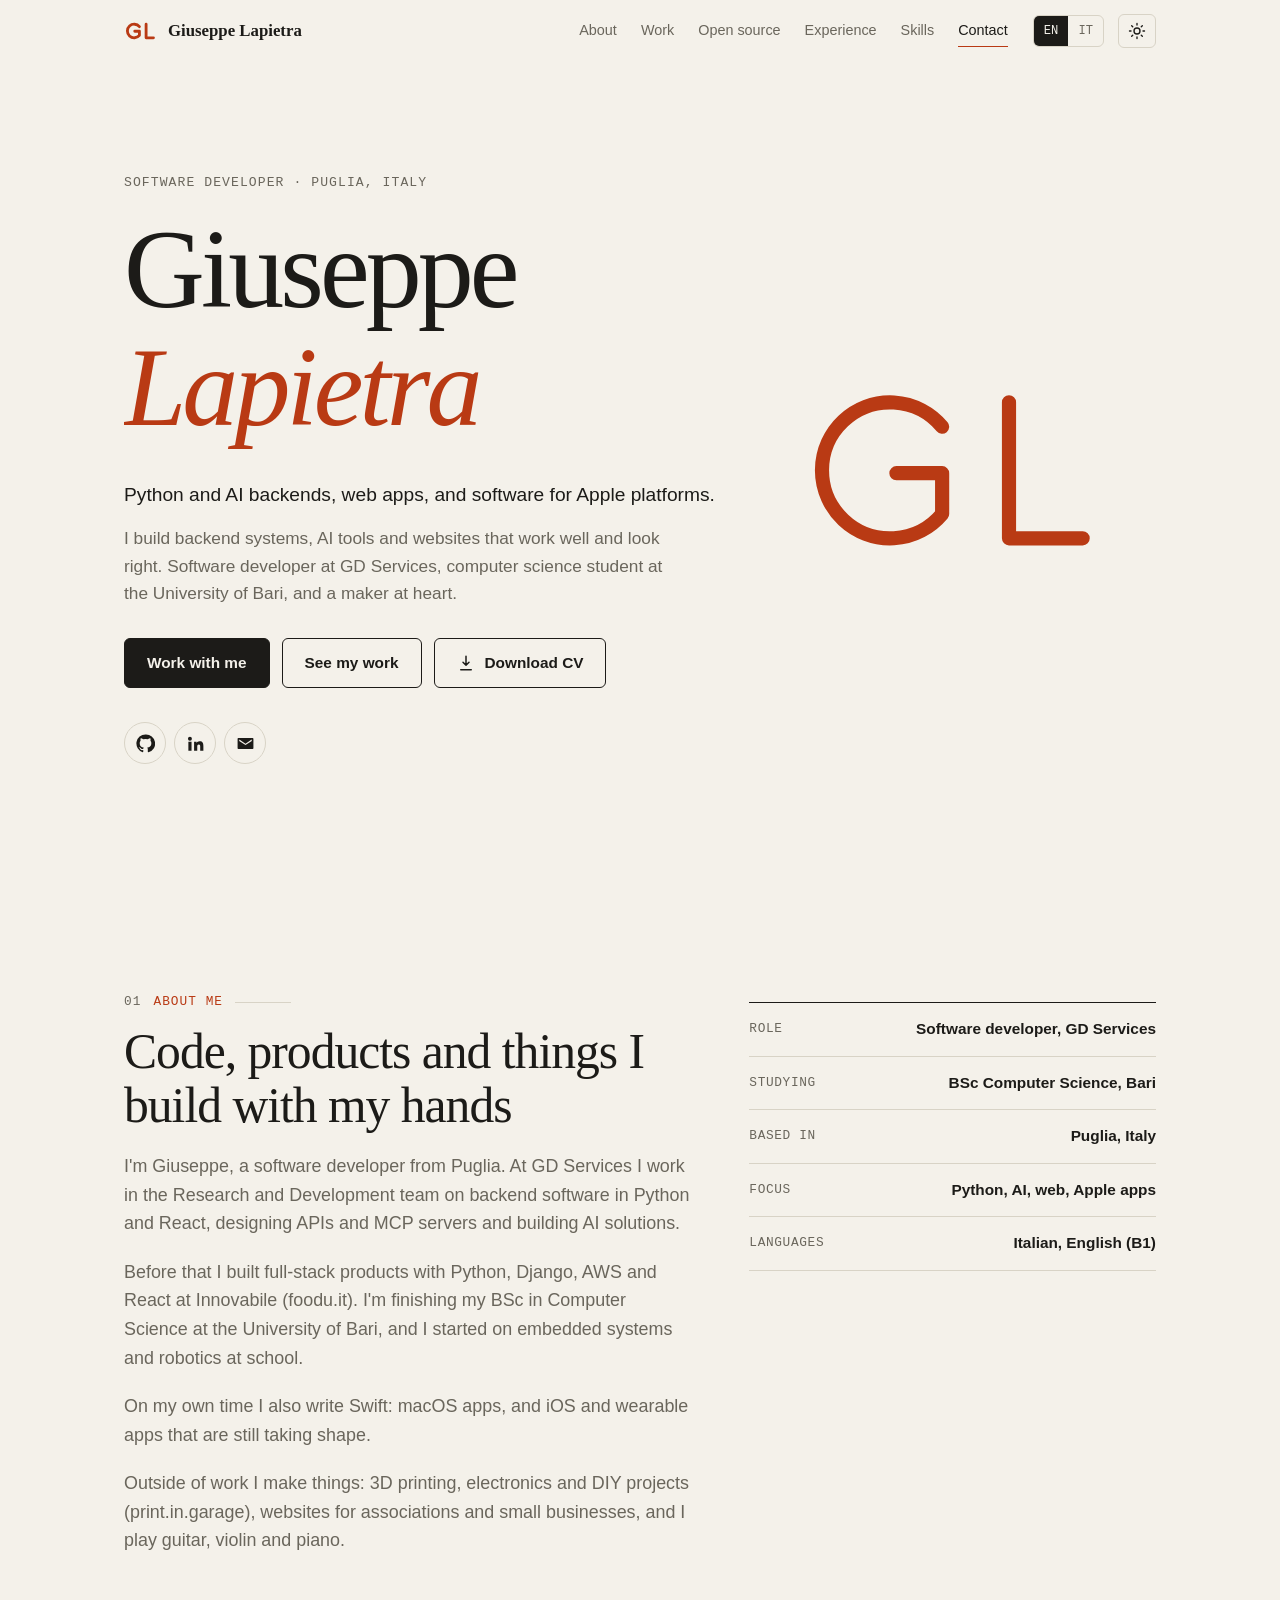
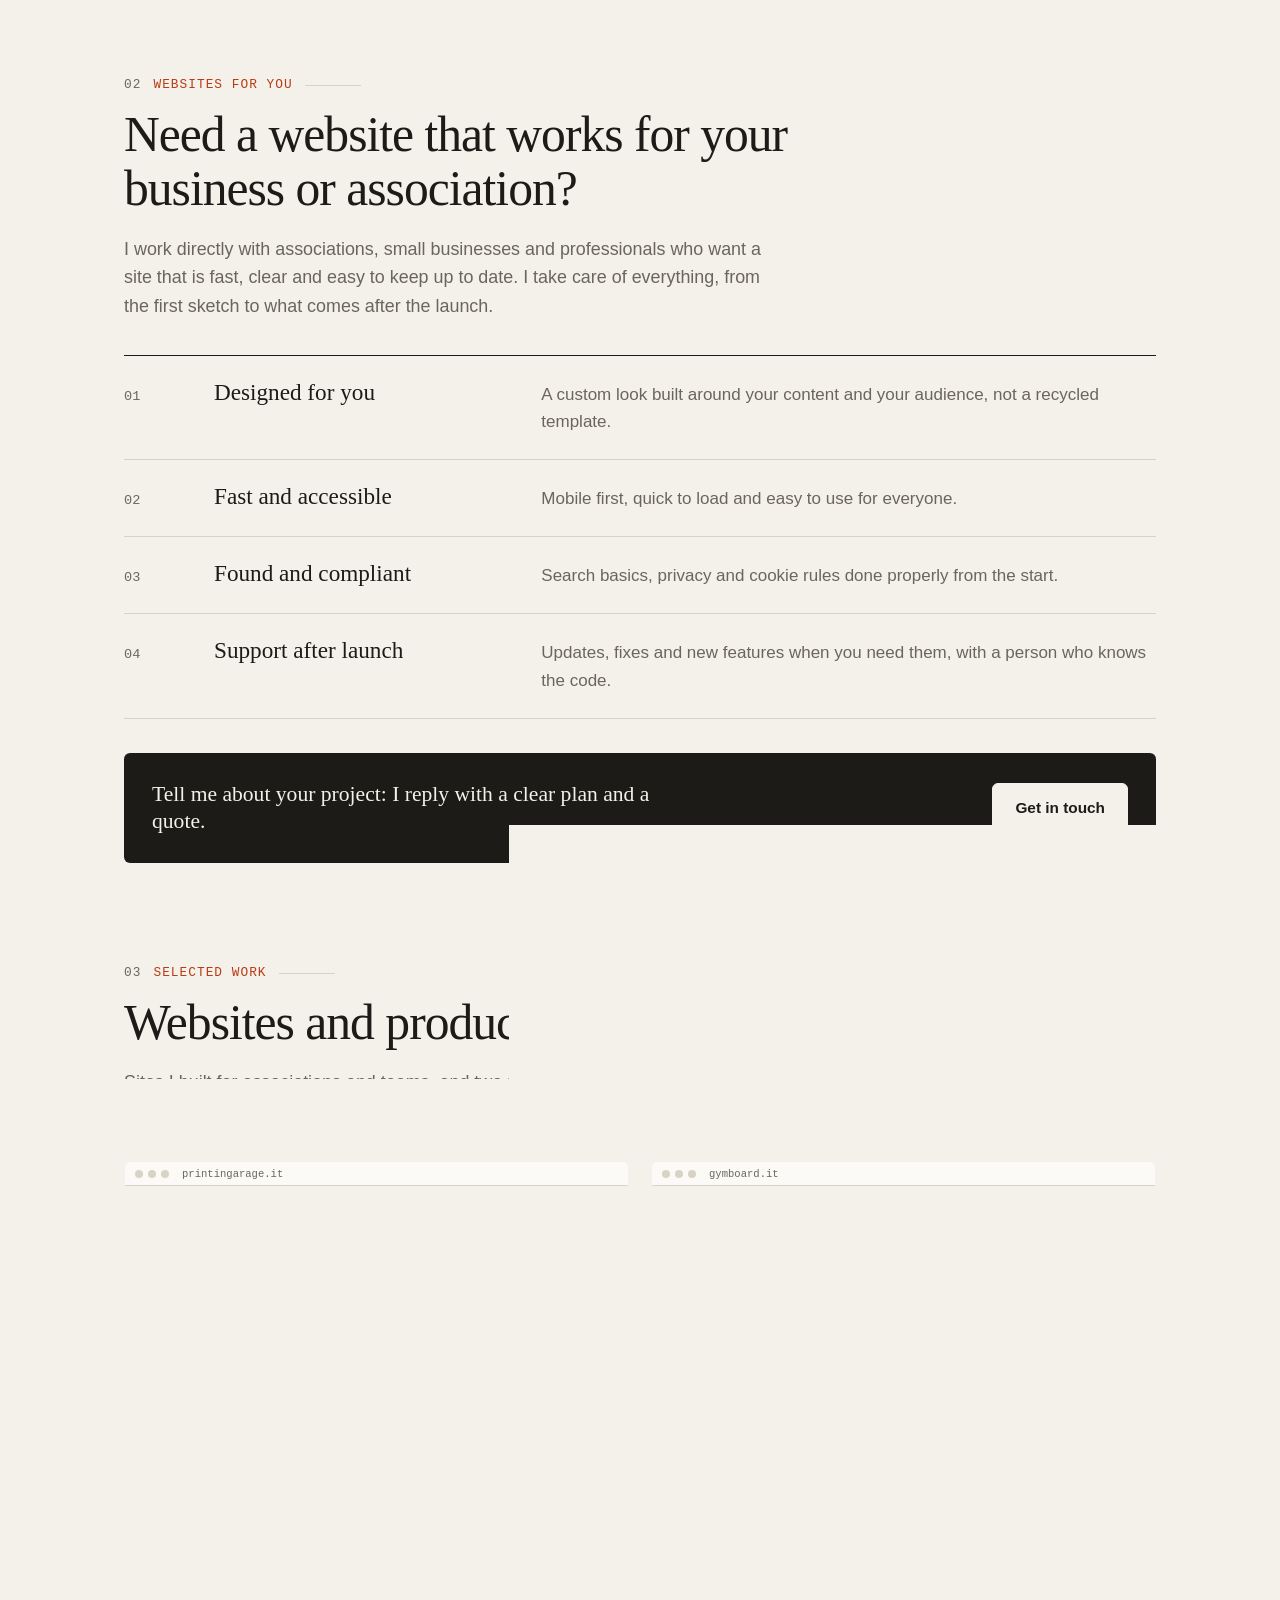
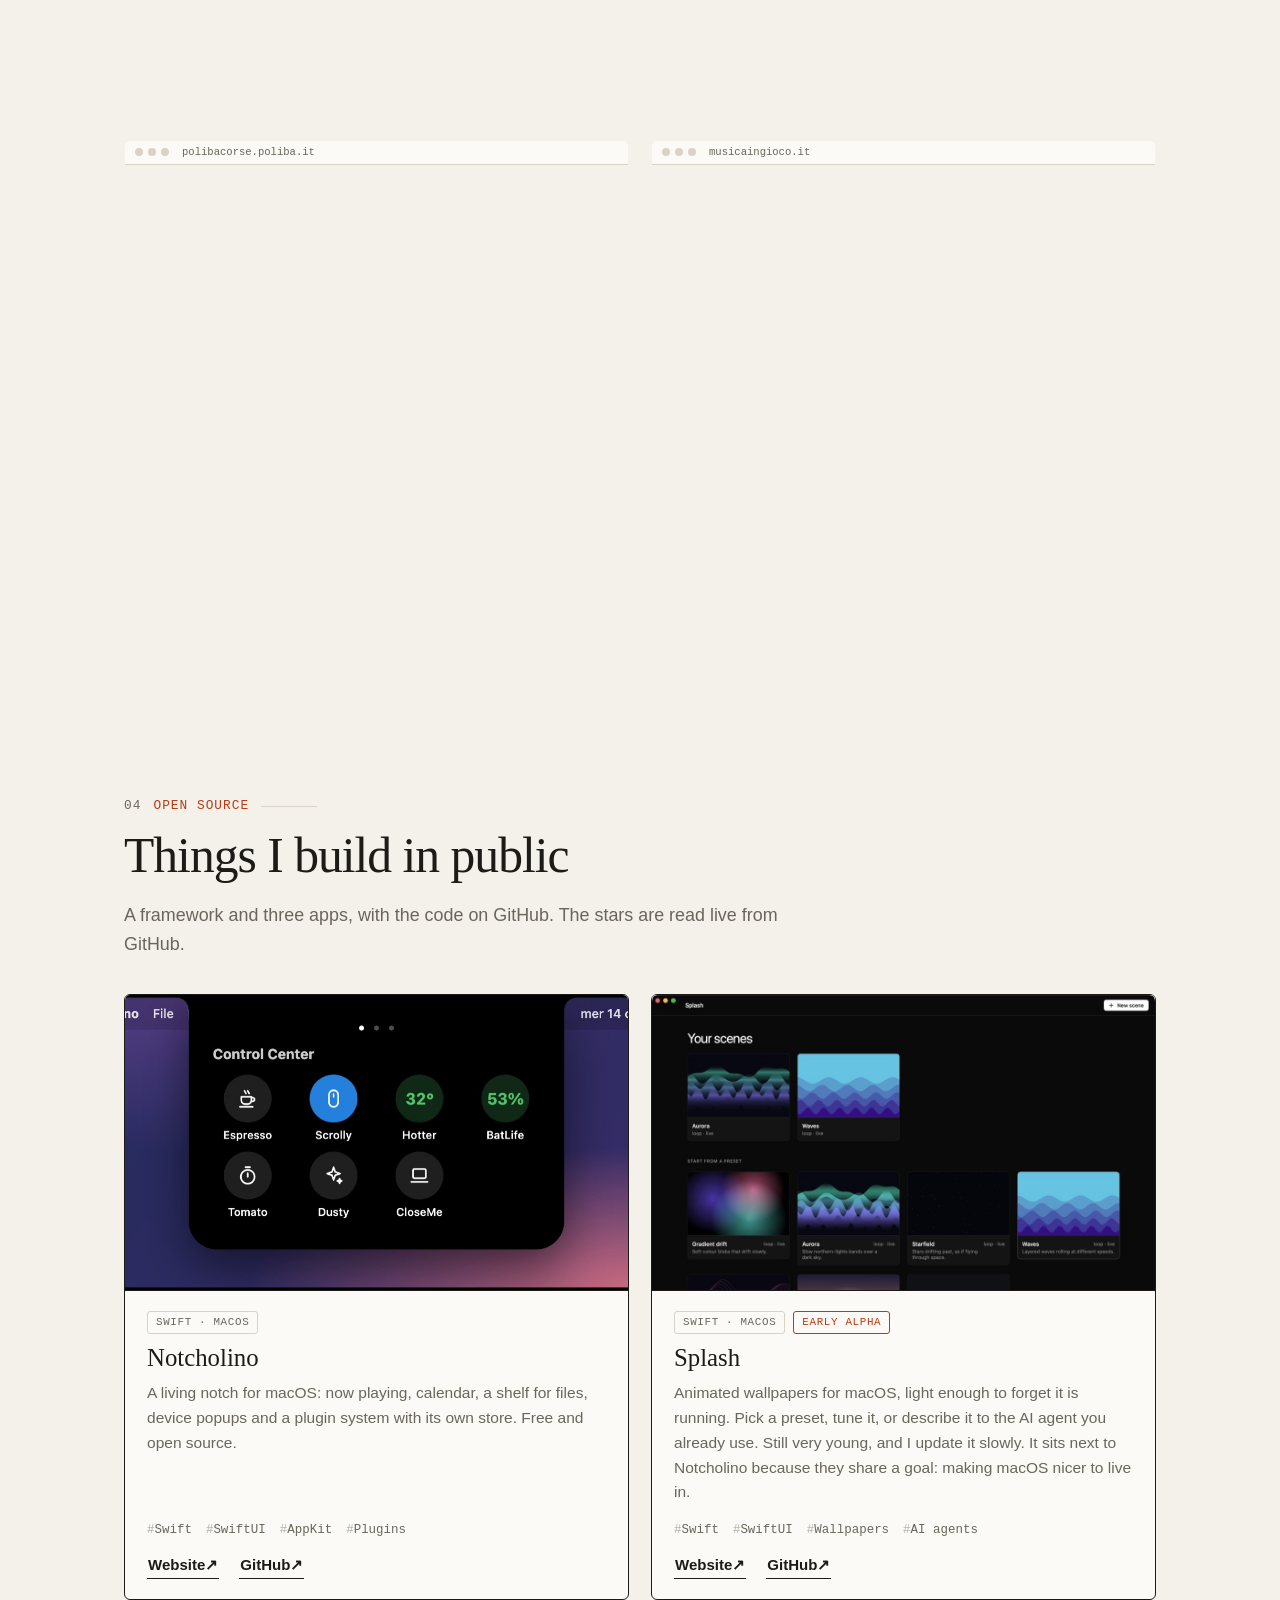
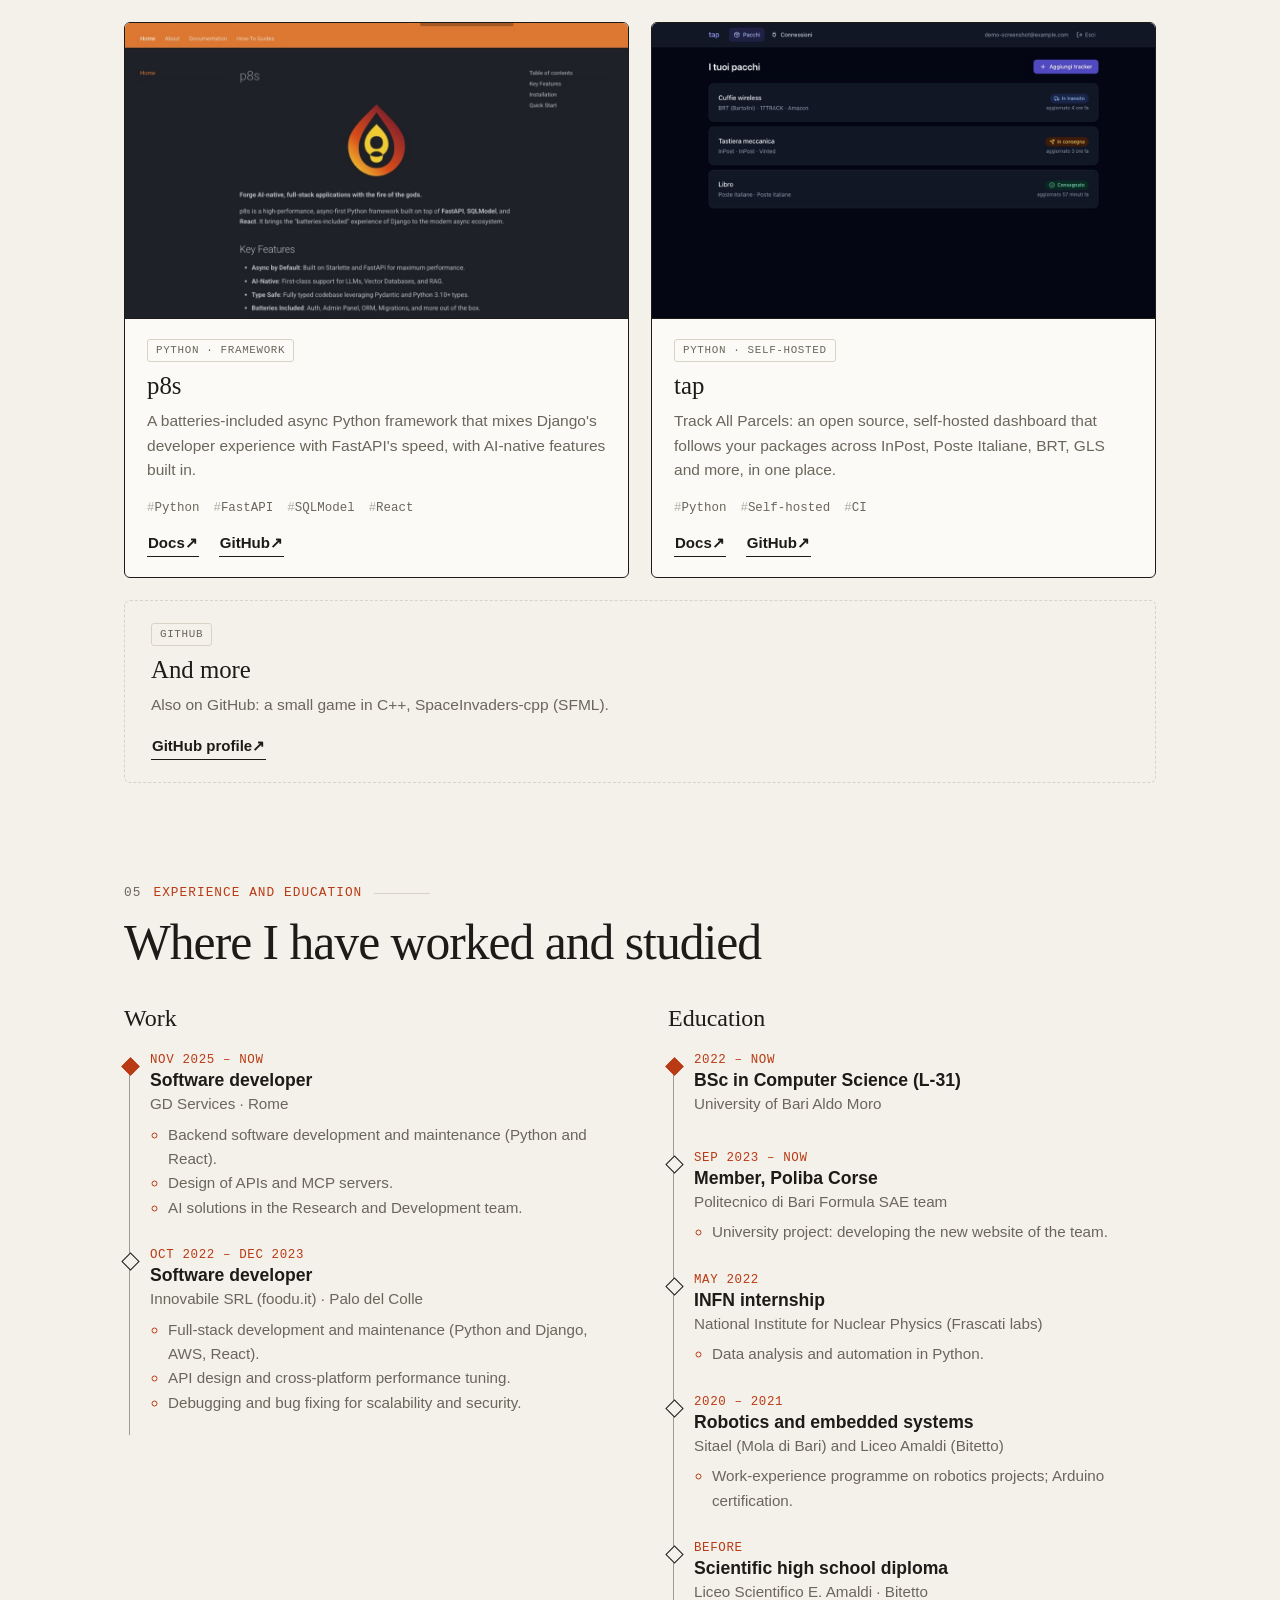
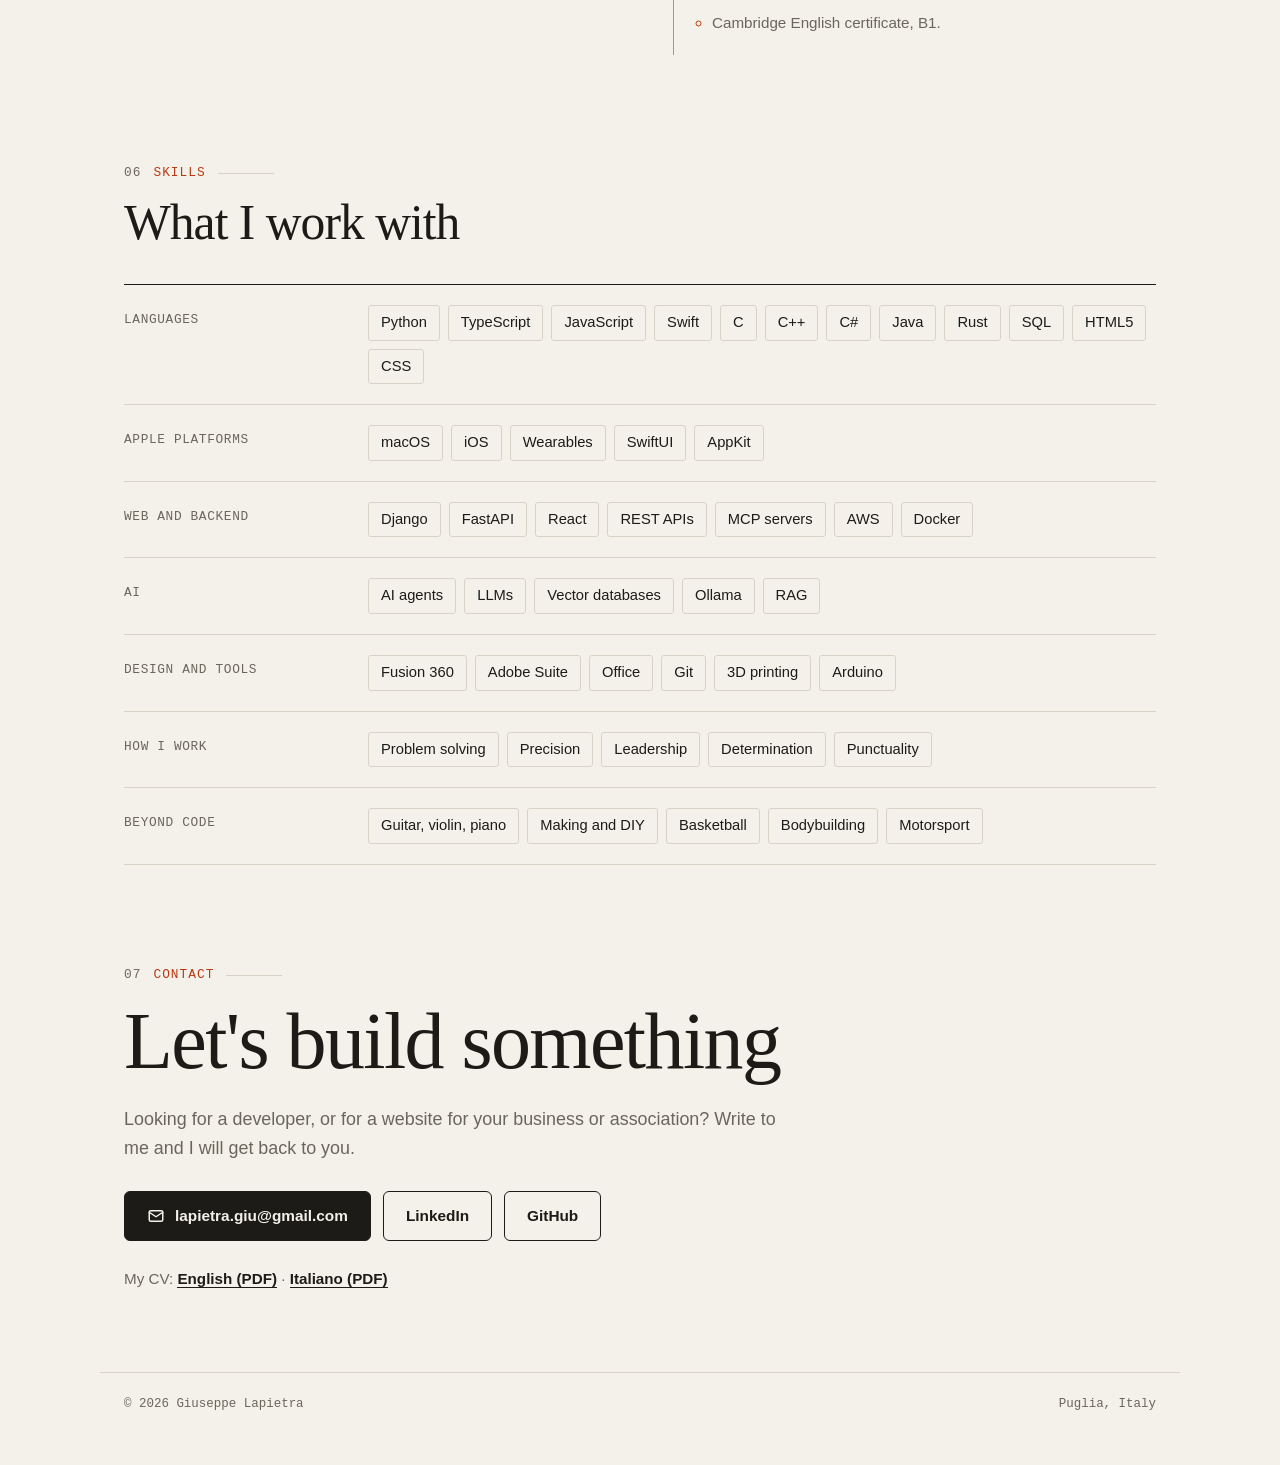
==== site/index.html @ b05294fc "Portfolio: editorial redesign, light/dark theme, add Splash and Apple platforms Drop the gradient/gl" ====
<!DOCTYPE html>
<html lang="en">
<head>
<meta charset="utf-8">
<meta name="viewport" content="width=device-width, initial-scale=1">
<title>Giuseppe Lapietra – Software developer</title>
<meta name="description" content="Giuseppe Lapietra, software developer from Puglia, Italy. Python and AI backends, full-stack web apps, websites for associations and small businesses, and open-source projects.">
<link rel="icon" href="assets/favicon.svg" type="image/svg+xml">
<link rel="canonical" href="https://peppe37.github.io/">
<meta property="og:title" content="Giuseppe Lapietra – Software developer">
<meta property="og:description" content="Python and AI backends, full-stack web apps, websites and open-source projects.">
<meta property="og:image" content="https://peppe37.github.io/assets/og.png">
<meta property="og:type" content="website">
<meta property="og:url" content="https://peppe37.github.io/">
<meta name="twitter:card" content="summary_large_image">
<meta name="twitter:image" content="https://peppe37.github.io/assets/og.png">
<script type="application/ld+json">
{"@context":"https://schema.org","@type":"Person","name":"Giuseppe Lapietra","jobTitle":"Software developer","url":"https://peppe37.github.io/","email":"mailto:lapietra.giu@gmail.com","sameAs":["https://github.com/Peppe37","https://www.linkedin.com/in/giuseppe-lapietra/"],"alumniOf":{"@type":"CollegeOrUniversity","name":"Università degli Studi di Bari Aldo Moro"},"address":{"@type":"PostalAddress","addressRegion":"Puglia","addressCountry":"IT"}}
</script>
<meta name="theme-color" content="#f4f1ea" media="(prefers-color-scheme: light)">
<meta name="theme-color" content="#141311" media="(prefers-color-scheme: dark)">
<script>try{var t=localStorage.getItem("gl-theme");if(t==="light"||t==="dark")document.documentElement.setAttribute("data-theme",t)}catch(e){}</script>
<link rel="stylesheet" href="css/style.css">

</head>
<body>

<div class="progress" id="progress" aria-hidden="true"></div>

<nav class="top" id="nav">
  <div class="wrap">
    <a class="brand" href="#top" aria-label="Giuseppe Lapietra">
      <svg viewBox="0 0 120 80" aria-hidden="true"><path d="M54.4 24.6 A24 24 0 1 0 54.4 55.4 L54.4 41 L38 41"/><path d="M78 16 V64 H104"/></svg>
      <span>Giuseppe Lapietra</span>
    </a>
    <ul id="links">
      <li><a href="#about" data-i18n="nAbout">About</a></li>
      <li><a href="#work" data-i18n="nWork">Work</a></li>
      <li><a href="#opensource" data-i18n="nOss">Open source</a></li>
      <li><a href="#experience" data-i18n="nExp">Experience</a></li>
      <li><a href="#skills" data-i18n="nSkills">Skills</a></li>
      <li><a href="#contact" data-i18n="nContact">Contact</a></li>
    </ul>
    <div class="lang" role="group" aria-label="Language">
      <button type="button" data-lang="en" aria-pressed="true">EN</button>
      <button type="button" data-lang="it" aria-pressed="false">IT</button>
    </div>
    <button class="theme-btn" id="themeBtn" type="button" aria-label="Switch between light and dark theme">
      <svg class="sun" viewBox="0 0 24 24" aria-hidden="true"><circle cx="12" cy="12" r="4"/><path d="M12 2v2M12 20v2M4.9 4.9l1.4 1.4M17.7 17.7l1.4 1.4M2 12h2M20 12h2M4.9 19.1l1.4-1.4M17.7 6.3l1.4-1.4"/></svg>
      <svg class="moon" viewBox="0 0 24 24" aria-hidden="true"><path d="M20 14.5A8.5 8.5 0 0 1 9.5 4 8.5 8.5 0 1 0 20 14.5z"/></svg>
    </button>
    <button class="menu-btn" id="menuBtn" type="button" aria-label="Menu" aria-expanded="false">☰</button>
  </div>
</nav>

<header class="hero" id="top">
  <div class="wrap">
    <div>
      <div class="kicker" data-i18n="kicker">Software developer · Puglia, Italy</div>
      <h1><span class="ln"><span>Giuseppe</span></span><span class="ln"><span>Lapietra</span></span></h1>
      <p class="role" data-i18n="role">Python and AI backends, web apps, and software for Apple platforms.</p>
      <p class="pitch" data-i18n="pitch">I build backend systems, AI tools and websites that work well and look right. Software developer at GD Services, computer science student at the University of Bari, and a maker at heart.</p>
      <div class="cta">
        <a class="btn primary" href="#contact"><span data-i18n="ctaWork">Work with me</span></a>
        <a class="btn" href="#work" data-i18n="ctaSee">See my work</a>
        <a class="btn cv-link" href="assets/cv/Giuseppe-Lapietra-CV-en.pdf" download><svg viewBox="0 0 24 24" fill="none" stroke="currentColor" stroke-width="2" stroke-linecap="round" stroke-linejoin="round"><path d="M12 3v12m0 0l-4-4m4 4l4-4M5 21h14"/></svg><span data-i18n="ctaCv">Download CV</span></a>
      </div>
      <div class="social">
        <a href="https://github.com/Peppe37" aria-label="GitHub" target="_blank" rel="noopener"><svg viewBox="0 0 24 24"><path d="M12 .5a11.5 11.5 0 0 0-3.64 22.41c.58.1.79-.25.79-.56v-2c-3.2.7-3.88-1.36-3.88-1.36-.52-1.33-1.28-1.69-1.28-1.69-1.04-.71.08-.7.08-.7 1.16.08 1.77 1.19 1.77 1.19 1.03 1.76 2.7 1.25 3.36.96.1-.75.4-1.25.73-1.54-2.55-.29-5.24-1.28-5.24-5.69 0-1.26.45-2.28 1.19-3.09-.12-.29-.52-1.46.11-3.04 0 0 .97-.31 3.17 1.18a11 11 0 0 1 5.77 0c2.2-1.49 3.17-1.18 3.17-1.18.63 1.58.23 2.75.11 3.04.74.81 1.19 1.83 1.19 3.09 0 4.42-2.7 5.4-5.27 5.68.41.36.78 1.06.78 2.14v3.17c0 .31.21.67.8.56A11.5 11.5 0 0 0 12 .5z"/></svg></a>
        <a href="https://www.linkedin.com/in/giuseppe-lapietra/" aria-label="LinkedIn" target="_blank" rel="noopener"><svg viewBox="0 0 24 24"><path d="M4.98 3.5a2.5 2.5 0 1 1 0 5 2.5 2.5 0 0 1 0-5zM3 9.75h4v11.5H3V9.75zm6.5 0h3.83v1.57h.06c.53-1 1.84-2.07 3.78-2.07 4.04 0 4.78 2.66 4.78 6.1v5.9h-4v-5.23c0-1.25-.02-2.85-1.74-2.85-1.74 0-2 1.36-2 2.76v5.32h-4V9.75z"/></svg></a>
        <a href="mailto:lapietra.giu@gmail.com" data-mail="hello" aria-label="Email"><svg viewBox="0 0 24 24"><path d="M3 5h18a1 1 0 0 1 1 1v12a1 1 0 0 1-1 1H3a1 1 0 0 1-1-1V6a1 1 0 0 1 1-1zm9 7.2L4.3 7 4 8.7l8 5.3 8-5.3-.3-1.7L12 12.2z"/></svg></a>
      </div>
    </div>
    <div class="mono-wrap">
      <svg class="mono" viewBox="0 0 120 80" role="img" aria-label="GL">
        <path class="g" pathLength="1" d="M54.4 24.6 A24 24 0 1 0 54.4 55.4 L54.4 41 L38 41"/>
        <path class="l" pathLength="1" d="M78 16 V64 H104"/>
      </svg>
    </div>
  </div>
</header>

<main>

<section id="about">
  <div class="wrap">
    <div class="about">
      <div class="rv">
        <div class="eyebrow" data-i18n="aEyebrow">About me</div>
        <h2 data-i18n="aTitle">Code, products and things I build with my hands</h2>
        <p class="lead" data-i18n="aP1">I'm Giuseppe, a software developer from Puglia. At GD Services I work in the Research and Development team on backend software in Python and React, designing APIs and MCP servers and building AI solutions.</p>
        <p class="lead" data-i18n="aP2">Before that I built full-stack products with Python, Django, AWS and React at Innovabile (foodu.it). I'm finishing my BSc in Computer Science at the University of Bari, and I started on embedded systems and robotics at school.</p>
        <p class="lead" data-i18n="aP4">On my own time I also write Swift: macOS apps, and iOS and wearable apps that are still taking shape.</p>
        <p class="lead" data-i18n="aP3">Outside of work I make things: 3D printing, electronics and DIY projects (print.in.garage), websites for associations and small businesses, and I play guitar, violin and piano.</p>
      </div>
      <dl class="facts rv" style="--d:.1s">
        <div><dt data-i18n="fRole">Role</dt><dd data-i18n="fRoleV">Software developer, GD Services</dd></div>
        <div><dt data-i18n="fStudy">Studying</dt><dd data-i18n="fStudyV">BSc Computer Science, Bari</dd></div>
        <div><dt data-i18n="fBase">Based in</dt><dd data-i18n="fBaseV">Puglia, Italy</dd></div>
        <div><dt data-i18n="fFocus">Focus</dt><dd data-i18n="fFocusV">Python, AI, web, Apple apps</dd></div>
        <div><dt data-i18n="fLang">Languages</dt><dd data-i18n="fLangV">Italian, English (B1)</dd></div>
      </dl>
    </div>
  </div>
</section>

<section id="hire">
  <div class="wrap">
    <div class="rv">
      <div class="eyebrow" data-i18n="hEyebrow">Websites for you</div>
      <h2 data-i18n="hTitle">Need a website that works for your business or association?</h2>
      <p class="lead" data-i18n="hLead">I work directly with associations, small businesses and professionals who want a site that is fast, clear and easy to keep up to date. I take care of everything, from the first sketch to what comes after the launch.</p>
    </div>
    <ol class="svcs">
      <li class="svc rv"><h3 data-i18n="sv1h">Designed for you</h3><p data-i18n="sv1p">A custom look built around your content and your audience, not a recycled template.</p></li>
      <li class="svc rv"><h3 data-i18n="sv2h">Fast and accessible</h3><p data-i18n="sv2p">Mobile first, quick to load and easy to use for everyone.</p></li>
      <li class="svc rv"><h3 data-i18n="sv3h">Found and compliant</h3><p data-i18n="sv3p">Search basics, privacy and cookie rules done properly from the start.</p></li>
      <li class="svc rv"><h3 data-i18n="sv4h">Support after launch</h3><p data-i18n="sv4p">Updates, fixes and new features when you need them, with a person who knows the code.</p></li>
    </ol>
    <div class="banner rv">
      <p data-i18n="hBanner">Tell me about your project: I reply with a clear plan and a quote.</p>
      <a class="btn primary" id="mailHire" data-mail="project" href="mailto:lapietra.giu@gmail.com?subject=Website%20project"><span data-i18n="hBtn">Get in touch</span></a>
    </div>
  </div>
</section>
<section id="work">
  <div class="wrap">
    <div class="rv">
      <div class="eyebrow" data-i18n="wEyebrow">Selected work</div>
      <h2 data-i18n="wTitle">Websites and products that are live</h2>
      <p class="lead" data-i18n="wLead">Sites I built for associations and teams, and two products of my own that I am still growing.</p>
    </div>
    <div class="cards two">
      <article class="card rv">
        <div class="shot hasChrome"><div class="chrome"><i></i><i></i><i></i><em>printingarage.it</em></div><img src="assets/shots/printingarage.jpg" alt="Printingarage homepage" loading="lazy"></div>
        <div class="body">
          <div class="meta"><span class="badge own" data-i18n="bOwn">My product</span><span class="badge" data-i18n="bBeta">Free beta</span></div>
          <h3>Printingarage</h3>
          <p data-i18n="pPrint">Tracks your filament spools and works out the real cost of every 3D print (material, energy and design time), so you sell at the right price. Models can be shared with a link.</p>
          <div class="tags"><span>TypeScript</span><span>Web app</span><span>3D printing</span></div>
          <div class="links"><a href="https://printingarage.it" target="_blank" rel="noopener" data-i18n="visit">Visit the site</a></div>
        </div>
      </article>
      <article class="card rv" style="--d:.08s">
        <div class="shot hasChrome"><div class="chrome"><i></i><i></i><i></i><em>gymboard.it</em></div><img src="assets/shots/gymboard.jpg" alt="GymBoard homepage" loading="lazy"></div>
        <div class="body">
          <div class="meta"><span class="badge own" data-i18n="bOwn">My product</span><span class="badge" data-i18n="bProg">In progress</span></div>
          <h3>GymBoard</h3>
          <p data-i18n="pGym">An AI personal trainer: personalised workout plans, a coach that knows your progress and weekly meal plans, in one app with Google sign-in.</p>
          <div class="tags"><span>TypeScript</span><span>AI</span><span>Web app</span></div>
          <div class="links"><a href="https://gymboard.it" target="_blank" rel="noopener" data-i18n="visit">Visit the site</a></div>
        </div>
      </article>
      <article class="card rv">
        <div class="shot hasChrome"><div class="chrome"><i></i><i></i><i></i><em>polibacorse.poliba.it</em></div><img src="assets/shots/polibacorse.jpg" alt="Poliba Corse website" loading="lazy"></div>
        <div class="body">
          <div class="meta"><span class="badge client" data-i18n="bClient">Built for a team</span></div>
          <h3>Poliba Corse</h3>
          <p data-i18n="pPoliba">The new website of the Formula SAE team of the Politecnico di Bari, which designs and builds a race car every year. I developed it as a member of the team.</p>
          <div class="tags"><span>Python</span><span>Web design</span><span>Formula SAE</span></div>
          <div class="links"><a href="https://polibacorse.poliba.it" target="_blank" rel="noopener" data-i18n="visit">Visit the site</a></div>
        </div>
      </article>
      <article class="card rv" style="--d:.08s">
        <div class="shot hasChrome"><div class="chrome"><i></i><i></i><i></i><em>musicaingioco.it</em></div><img src="assets/shots/musicaingioco.jpg" alt="MusicaInGioco website" loading="lazy"></div>
        <div class="body">
          <div class="meta"><span class="badge client" data-i18n="bClient2">Built for an association</span></div>
          <h3>MusicaInGioco</h3>
          <p data-i18n="pMusica">The website of an association that runs a social orchestra and offers free music education and instruments on loan to children and teenagers across Puglia.</p>
          <div class="tags"><span>TypeScript</span><span>Web design</span><span>Non-profit</span></div>
          <div class="links"><a href="https://musicaingioco.it" target="_blank" rel="noopener" data-i18n="visit">Visit the site</a></div>
        </div>
      </article>
    </div>
  </div>
</section>

<section id="opensource">
  <div class="wrap">
    <div class="rv">
      <div class="eyebrow" data-i18n="oEyebrow">Open source</div>
      <h2 data-i18n="oTitle">Things I build in public</h2>
      <p class="lead" data-i18n="oLead">Frameworks, apps and experiments, with the code on GitHub. Stars and activity are read live from GitHub.</p>
    </div>
    <div class="cards two" id="ossCards">

      <article class="card rv oss" data-repo="Notcholino">
        <div class="shot"><img src="assets/shots/notcholino.jpg" alt="Notcholino Control Center preview" loading="lazy"></div>
        <div class="body">
          <div class="meta"><span class="badge">Swift · macOS</span><span class="star"></span></div>
          <h3>Notcholino</h3>
          <p data-i18n="oNotch">A living notch for macOS: now playing, calendar, a shelf for files, device popups and a plugin system with its own store. Free and open source.</p>
          <div class="tags"><span>Swift</span><span>SwiftUI</span><span>AppKit</span><span>Plugins</span></div>
          <div class="links"><a href="https://peppe37.github.io/Notcholino/" target="_blank" rel="noopener" data-i18n="site">Website</a><a href="https://github.com/Peppe37/Notcholino" target="_blank" rel="noopener">GitHub</a></div>
        </div>
      </article>


      <article class="card rv oss" data-repo="Splash" style="--d:.06s">
        <div class="shot"><img src="assets/shots/splash.jpg" alt="The Splash library of animated wallpapers" loading="lazy"></div>
        <div class="body">
          <div class="meta"><span class="badge">Swift · macOS</span><span class="badge alpha" data-i18n="bAlpha">Early alpha</span><span class="star"></span></div>
          <h3>Splash</h3>
          <p data-i18n="oSplash">Animated wallpapers for macOS, light enough to forget it is running. Pick a preset, tune it, or describe it to the AI agent you already use. Still very young, and I update it slowly. It sits next to Notcholino because they share a goal: making macOS nicer to live in.</p>
          <div class="tags"><span>Swift</span><span>SwiftUI</span><span>Wallpapers</span><span>AI agents</span></div>
          <div class="links"><a href="https://peppe37.github.io/Splash/" target="_blank" rel="noopener" data-i18n="site">Website</a><a href="https://github.com/Peppe37/Splash" target="_blank" rel="noopener">GitHub</a></div>
        </div>
      </article>

      <article class="card rv oss" data-repo="p8s" style="--d:.12s">
        <div class="shot"><img src="assets/shots/p8s-docs.jpg" alt="p8s documentation" loading="lazy"></div>
        <div class="body">
          <div class="meta"><span class="badge">Python · Framework</span><span class="star"></span></div>
          <h3>p8s</h3>
          <p data-i18n="oP8s">A batteries-included async Python framework that mixes Django's developer experience with FastAPI's speed, with AI-native features built in.</p>
          <div class="tags"><span>Python</span><span>FastAPI</span><span>SQLModel</span><span>React</span></div>
          <div class="links"><a href="https://peppe37.github.io/p8s/" target="_blank" rel="noopener" data-i18n="docs">Docs</a><a href="https://github.com/Peppe37/p8s" target="_blank" rel="noopener">GitHub</a></div>
        </div>
      </article>

      <article class="card rv oss" data-repo="tap" style="--d:.06s">
        <div class="shot"><img src="assets/shots/tap.jpg" alt="tap package list" loading="lazy"></div>
        <div class="body">
          <div class="meta"><span class="badge">Python · Self-hosted</span><span class="star"></span></div>
          <h3>tap</h3>
          <p data-i18n="oTap">Track All Parcels: an open source, self-hosted dashboard that follows your packages across InPost, Poste Italiane, BRT, GLS and more, in one place.</p>
          <div class="tags"><span>Python</span><span>Self-hosted</span><span>CI</span></div>
          <div class="links"><a href="https://peppe37.github.io/tap/" target="_blank" rel="noopener" data-i18n="docs">Docs</a><a href="https://github.com/Peppe37/tap" target="_blank" rel="noopener">GitHub</a></div>
        </div>
      </article>
      <article class="card rv morecard">
        <div class="body">
          <div class="meta"><span class="badge">GitHub</span></div>
          <h3 data-i18n="oAllT">And more</h3>
          <p><span data-i18n="oMore">Also on GitHub: a small game in C++,</span> <a href="https://github.com/Peppe37/SpaceInvaders-cpp" target="_blank" rel="noopener">SpaceInvaders-cpp</a> (SFML).</p>
          <div class="links"><a href="https://github.com/Peppe37" target="_blank" rel="noopener" data-i18n="oAll">GitHub profile</a></div>
        </div>
      </article>
    </div>
  </div>
</section>

<section id="experience">
  <div class="wrap">
    <div class="rv">
      <div class="eyebrow" data-i18n="eEyebrow">Experience and education</div>
      <h2 data-i18n="eTitle">Where I have worked and studied</h2>
    </div>
    <div class="cols">
      <div class="rv">
        <h3 data-i18n="eWork">Work</h3>
        <ol class="tl">
          <li class="now">
            <div class="when" data-i18n="e1w">Nov 2025 – now</div>
            <h4 data-i18n="e1t">Software developer</h4>
            <div class="org" data-i18n="e1o">GD Services · Rome</div>
            <ul>
              <li data-i18n="e1a">Backend software development and maintenance (Python and React).</li>
              <li data-i18n="e1b">Design of APIs and MCP servers.</li>
              <li data-i18n="e1c">AI solutions in the Research and Development team.</li>
            </ul>
          </li>
          <li>
            <div class="when" data-i18n="e2w">Oct 2022 – Dec 2023</div>
            <h4 data-i18n="e2t">Software developer</h4>
            <div class="org">Innovabile SRL (foodu.it) · Palo del Colle</div>
            <ul>
              <li data-i18n="e2a">Full-stack development and maintenance (Python and Django, AWS, React).</li>
              <li data-i18n="e2b">API design and cross-platform performance tuning.</li>
              <li data-i18n="e2c">Debugging and bug fixing for scalability and security.</li>
            </ul>
          </li>
        </ol>
      </div>
      <div class="rv" style="--d:.1s">
        <h3 data-i18n="eStudy">Education</h3>
        <ol class="tl">
          <li class="now">
            <div class="when" data-i18n="s1w">2022 – now</div>
            <h4 data-i18n="s1t">BSc in Computer Science (L-31)</h4>
            <div class="org" data-i18n="s1o">University of Bari Aldo Moro</div>
          </li>
          <li>
            <div class="when" data-i18n="e3w">Sep 2023 – now</div>
            <h4 data-i18n="e3t">Member, Poliba Corse</h4>
            <div class="org" data-i18n="e3o">Politecnico di Bari Formula SAE team</div>
            <ul><li data-i18n="e3a">University project: developing the new website of the team.</li></ul>
          </li>
          <li>
            <div class="when" data-i18n="s2w">May 2022</div>
            <h4 data-i18n="s2t">INFN internship</h4>
            <div class="org" data-i18n="s2o">National Institute for Nuclear Physics (Frascati labs)</div>
            <ul><li data-i18n="s2a">Data analysis and automation in Python.</li></ul>
          </li>
          <li>
            <div class="when" data-i18n="s3w">2020 – 2021</div>
            <h4 data-i18n="s3t">Robotics and embedded systems</h4>
            <div class="org" data-i18n="s3o">Sitael (Mola di Bari) and Liceo Amaldi (Bitetto)</div>
            <ul><li data-i18n="s3a">Work-experience programme on robotics projects; Arduino certification.</li></ul>
          </li>
          <li>
            <div class="when" data-i18n="s4w">Before</div>
            <h4 data-i18n="s4t">Scientific high school diploma</h4>
            <div class="org">Liceo Scientifico E. Amaldi · Bitetto</div>
            <ul><li data-i18n="s4a">Cambridge English certificate, B1.</li></ul>
          </li>
        </ol>
      </div>
    </div>
  </div>
</section>

<section id="skills">
  <div class="wrap">
    <div class="rv">
      <div class="eyebrow" data-i18n="kEyebrow">Skills</div>
      <h2 data-i18n="kTitle">What I work with</h2>
    </div>
    <div class="skillgrid">
      <div class="skill rv"><h3 data-i18n="k1">Languages</h3><div class="chips"><span>Python</span><span>TypeScript</span><span>JavaScript</span><span>Swift</span><span>C</span><span>C++</span><span>C#</span><span>Java</span><span>Rust</span><span>SQL</span><span>HTML5</span><span>CSS</span></div></div>
      <div class="skill rv"><h3 data-i18n="k7">Apple platforms</h3><div class="chips"><span>macOS</span><span>iOS</span><span data-i18n="k7a">Wearables</span><span>SwiftUI</span><span>AppKit</span></div></div>
      <div class="skill rv"><h3 data-i18n="k2">Web and backend</h3><div class="chips"><span>Django</span><span>FastAPI</span><span>React</span><span>REST APIs</span><span>MCP servers</span><span>AWS</span><span>Docker</span></div></div>
      <div class="skill rv"><h3 data-i18n="k3">AI</h3><div class="chips"><span data-i18n="k3a">AI agents</span><span>LLMs</span><span data-i18n="k3b">Vector databases</span><span>Ollama</span><span>RAG</span></div></div>
      <div class="skill rv"><h3 data-i18n="k4">Design and tools</h3><div class="chips"><span>Fusion 360</span><span>Adobe Suite</span><span>Office</span><span>Git</span><span data-i18n="k4a">3D printing</span><span>Arduino</span></div></div>
      <div class="skill rv"><h3 data-i18n="k5">How I work</h3><div class="chips"><span data-i18n="k5a">Problem solving</span><span data-i18n="k5b">Precision</span><span data-i18n="k5c">Leadership</span><span data-i18n="k5d">Determination</span><span data-i18n="k5e">Punctuality</span></div></div>
      <div class="skill rv"><h3 data-i18n="k6">Beyond code</h3><div class="chips"><span data-i18n="k6a">Guitar, violin, piano</span><span data-i18n="k6b">Making and DIY</span><span data-i18n="k6c">Basketball</span><span data-i18n="k6d">Bodybuilding</span><span data-i18n="k6e">Motorsport</span></div></div>
    </div>
  </div>
</section>

<section id="contact" class="contact">
  <div class="wrap">
    <div class="rv">
      <div class="eyebrow" data-i18n="cEyebrow">Contact</div>
      <h2 data-i18n="cTitle">Let's build something</h2>
      <p class="lead" data-i18n="cLead">Looking for a developer, or for a website for your business or association? Write to me and I will get back to you.</p>
      <div class="cta">
        <a class="btn primary" id="mailMain" data-mail="hello" href="mailto:lapietra.giu@gmail.com?subject=Hello%20Giuseppe"><svg viewBox="0 0 24 24" fill="none" stroke="currentColor" stroke-width="2" stroke-linecap="round" stroke-linejoin="round"><rect x="3" y="5" width="18" height="14" rx="2"/><path d="M3 7l9 6 9-6"/></svg>lapietra.giu@gmail.com</a>
        <a class="btn" href="https://www.linkedin.com/in/giuseppe-lapietra/" target="_blank" rel="noopener">LinkedIn</a>
        <a class="btn" href="https://github.com/Peppe37" target="_blank" rel="noopener">GitHub</a>
      </div>
      <p class="cvrow"><span data-i18n="cCv">My CV:</span> <a class="cv-en" href="assets/cv/Giuseppe-Lapietra-CV-en.pdf" download>English (PDF)</a> · <a class="cv-it" href="assets/cv/Giuseppe-Lapietra-CV-it.pdf" download>Italiano (PDF)</a></p>
    </div>
  </div>
</section>

</main>

<dialog id="mailDialog" aria-labelledby="mdTitle">
  <div class="md">
    <button class="md-close" type="button" id="mdClose" aria-label="Close">×</button>
    <h3 id="mdTitle" data-i18n="mTitle">Write to me</h3>
    <p class="md-addr" id="mdAddr">lapietra.giu@gmail.com</p>
    <div class="md-actions">
      <button class="btn primary" type="button" id="mdCopy"><span data-i18n="mCopy">Copy address</span></button>
      <a class="btn" id="mdGmail" href="https://mail.google.com/mail/?view=cm&amp;fs=1&amp;to=lapietra.giu%40gmail.com" target="_blank" rel="noopener"><span data-i18n="mGmail">Open Gmail</span></a>
      <a class="btn" id="mdApp" href="mailto:lapietra.giu@gmail.com"><span data-i18n="mApp">Open mail app</span></a>
    </div>
    <p class="md-note" id="mdNote" role="status" aria-live="polite"></p>
  </div>
</dialog>

<footer><span>© <span id="yr"></span> Giuseppe Lapietra</span><span>Puglia, Italy</span></footer>
<button class="totop" id="totop" type="button" aria-label="Back to top"><svg width="18" height="18" viewBox="0 0 24 24" fill="none" stroke="currentColor" stroke-width="2.4" stroke-linecap="round" stroke-linejoin="round"><path d="M12 19V5M5 12l7-7 7 7"/></svg></button>

<script src="js/i18n.js"></script>
<script src="js/main.js"></script>
</body>
</html>
---- site/css/style.css ----
/* ---------- Theme: light is the default, dark follows the system or the toggle ---------- */
:root {
  --bg:#f4f1ea; --fg:#1c1b18; --muted:#6a665c; --card:#fbfaf6; --line:#d8d3c6;
  --accent:#b93a14; --on-accent:#fff; --good:#1f7a45; --mark:rgba(185,58,20,.14);
  --serif:ui-serif,"New York","Iowan Old Style","Palatino Linotype",Georgia,serif;
  --sans:-apple-system,BlinkMacSystemFont,"SF Pro Text","Segoe UI","Helvetica Neue",Arial,sans-serif;
  --mono:ui-monospace,"SF Mono",Menlo,Consolas,monospace;
  --r:6px; color-scheme:light;
}
@media (prefers-color-scheme: dark) {
  :root:not([data-theme="light"]) {
    --bg:#141311; --fg:#ece8de; --muted:#a19c8f; --card:#1c1b18; --line:#35322c;
    --accent:#ff9360; --on-accent:#141311; --good:#4ade80; --mark:rgba(255,147,96,.18); color-scheme:dark;
  }
}
:root[data-theme="dark"] {
  --bg:#141311; --fg:#ece8de; --muted:#a19c8f; --card:#1c1b18; --line:#35322c;
  --accent:#ff9360; --on-accent:#141311; --good:#4ade80; --mark:rgba(255,147,96,.18); color-scheme:dark;
}

* { box-sizing:border-box; }
html { scroll-behavior:smooth; scroll-padding-top:76px; -webkit-text-size-adjust:100%; text-size-adjust:100%; }
a, button { touch-action:manipulation; -webkit-tap-highlight-color:transparent; }
body { margin:0; background:var(--bg); color:var(--fg); font:17px/1.6 var(--sans); -webkit-font-smoothing:antialiased; overflow-x:hidden; transition:background .35s, color .35s; }
::selection { background:var(--accent); color:var(--on-accent); }
a { color:inherit; text-decoration:none; }
:focus-visible { outline:2px solid var(--accent); outline-offset:3px; border-radius:2px; }
h1,h2,h3,h4 { margin:0; line-height:1.1; }
h2, h1 { font-family:var(--serif); font-weight:500; letter-spacing:-.02em; }
p { margin:0 0 1em; }
.wrap { max-width:1080px; margin:0 auto; padding:0 24px; }
main { counter-reset:sec; }
section { padding:96px 0 8px; position:relative; }

/* Links inside text: the underline draws itself on hover */
.u, .lead a, .links a, .cvrow a, .md-addr a {
  background:linear-gradient(currentColor,currentColor) 0 100%/100% 1px no-repeat; padding-bottom:1px; transition:background-size .3s, color .2s;
}
.u:hover, .lead a:hover, .links a:hover, .cvrow a:hover { background-size:100% 100%; color:var(--bg); }
.links a:hover, .cvrow a:hover { background-image:linear-gradient(var(--fg),var(--fg)); color:var(--bg); }

.eyebrow { font:500 .8rem/1 var(--mono); letter-spacing:.08em; text-transform:uppercase; color:var(--accent); margin-bottom:16px; display:flex; align-items:center; gap:12px; }
.eyebrow::before { counter-increment:sec; content:counter(sec,decimal-leading-zero); color:var(--muted); }
.eyebrow::after { content:""; height:1px; flex:0 0 56px; background:var(--line); }
h2 { font-size:clamp(2rem,4.6vw,3.1rem); margin-bottom:18px; max-width:760px; }
.lead { color:var(--muted); font-size:1.12rem; max-width:660px; }
.lead a { color:var(--fg); }

/* ---------- Progress line + nav ---------- */
.progress { position:fixed; top:0; left:0; height:2px; width:100%; background:var(--accent); transform:scaleX(0); transform-origin:0 50%; z-index:60; }
nav.top { position:fixed; inset:0 0 auto 0; z-index:50; background:var(--bg); border-bottom:1px solid transparent; transition:border-color .3s, background .35s; }
nav.top.scrolled { border-bottom-color:var(--line); }
nav .wrap { display:flex; align-items:center; gap:14px; height:62px; }
.brand { display:flex; align-items:center; gap:10px; font-family:var(--serif); font-weight:600; font-size:1.05rem; }
.brand svg { width:34px; height:24px; overflow:visible; }
.brand svg path { fill:none; stroke:var(--accent); stroke-width:10; stroke-linecap:round; stroke-linejoin:round; transition:stroke-width .25s; }
.brand:hover svg path { stroke-width:14; }
nav ul { display:flex; gap:2px; list-style:none; margin:0 0 0 auto; padding:0; }
nav ul a { color:var(--muted); font-size:.9rem; padding:8px 11px; display:block; position:relative; transition:color .2s; }
nav ul a::after { content:""; position:absolute; left:11px; right:11px; bottom:4px; height:1px; background:var(--accent); transform:scaleX(0); transform-origin:0 50%; transition:transform .3s cubic-bezier(.2,.7,.2,1); }
nav ul a:hover, nav ul a.on { color:var(--fg); }
nav ul a:hover::after, nav ul a.on::after { transform:scaleX(1); }
.lang { display:inline-flex; border:1px solid var(--line); border-radius:var(--r); overflow:hidden; }
.lang button { border:0; background:transparent; color:var(--muted); font:500 .76rem/1 var(--mono); padding:9px 10px; cursor:pointer; transition:background .2s, color .2s; }
.lang button:hover { color:var(--fg); }
.lang button[aria-pressed="true"] { background:var(--fg); color:var(--bg); }
.theme-btn, .menu-btn { border:1px solid var(--line); background:transparent; color:var(--fg); border-radius:var(--r); width:38px; height:34px; cursor:pointer; display:grid; place-items:center; transition:background .2s, border-color .2s; }
.theme-btn:hover, .menu-btn:hover { border-color:var(--fg); }
.theme-btn svg { width:18px; height:18px; fill:none; stroke:currentColor; stroke-width:1.8; stroke-linecap:round; stroke-linejoin:round; transition:transform .5s cubic-bezier(.2,.7,.2,1); }
.theme-btn:hover svg { transform:rotate(25deg); }
.theme-btn .moon { display:none; }
:root[data-theme="dark"] .theme-btn .sun { display:none; }
:root[data-theme="dark"] .theme-btn .moon { display:block; }
@media (prefers-color-scheme: dark) {
  :root:not([data-theme="light"]) .theme-btn .sun { display:none; }
  :root:not([data-theme="light"]) .theme-btn .moon { display:block; }
}
.menu-btn { display:none; font-size:1.1rem; }
@media (max-width:860px) {
  nav ul { position:absolute; top:62px; left:0; right:0; flex-direction:column; padding:8px 24px 16px; background:var(--bg); border-bottom:1px solid var(--line); display:none; margin:0; }
  nav ul.open { display:flex; }
  nav ul a::after { left:0; right:auto; width:28px; }
  .menu-btn { display:grid; }
  .lang { margin-left:auto; }
}

/* ---------- Hero ---------- */
.hero { position:relative; min-height:100vh; min-height:100svh; display:flex; align-items:center; padding:110px 0 70px; }
.hero .wrap { display:grid; grid-template-columns:1.5fr 1fr; gap:40px; align-items:center; width:100%; }
.kicker { font:500 .82rem/1 var(--mono); letter-spacing:.08em; text-transform:uppercase; color:var(--muted); margin-bottom:26px; }
.hero h1 { font-size:clamp(3rem,9.5vw,7rem); font-weight:500; letter-spacing:-.035em; line-height:.98; }
.hero h1 .ln { display:block; overflow:hidden; padding-bottom:.08em; }
.hero h1 .ln span { display:block; transform:translateY(105%); animation:rise 1s cubic-bezier(.2,.8,.2,1) forwards; }
.hero h1 .ln:nth-child(2) span { animation-delay:.12s; font-style:italic; color:var(--accent); }
@keyframes rise { to { transform:none; } }
.role { font-size:1.2rem; font-weight:500; margin:28px 0 14px; opacity:0; animation:up .8s .5s forwards; }
.pitch { color:var(--muted); max-width:560px; font-size:1.08rem; margin-bottom:30px; opacity:0; animation:up .8s .65s forwards; }
.cta { display:flex; flex-wrap:wrap; gap:12px; opacity:0; animation:up .8s .8s forwards; }
@keyframes up { from { opacity:0; transform:translateY(14px); } to { opacity:1; transform:none; } }
.btn { display:inline-flex; align-items:center; gap:10px; padding:12px 22px; border-radius:var(--r); font-weight:600; font-size:.96rem; border:1px solid var(--fg); background:transparent; color:var(--fg); cursor:pointer; font-family:inherit; transition:transform .18s, box-shadow .18s, background .2s, color .2s; }
.btn:hover { transform:translate(-3px,-3px); box-shadow:3px 3px 0 var(--fg); }
.btn:active { transform:none; box-shadow:none; }
.btn.primary { background:var(--fg); color:var(--bg); }
.btn.primary:hover { background:var(--accent); border-color:var(--accent); color:var(--on-accent); box-shadow:3px 3px 0 var(--fg); }
.btn svg { width:18px; height:18px; transition:transform .25s; }
.btn.cv-link:hover svg { transform:translateY(2px); }
.social { display:flex; gap:8px; margin-top:34px; opacity:0; animation:up .8s .95s forwards; }
.social a { width:42px; height:42px; display:grid; place-items:center; border-radius:50%; border:1px solid var(--line); color:var(--fg); transition:background .2s, color .2s, border-color .2s, transform .25s cubic-bezier(.2,.8,.2,1); }
.social a:hover { background:var(--accent); border-color:var(--accent); color:var(--on-accent); transform:translateY(-4px) rotate(-6deg); }
.social svg { width:19px; height:19px; fill:currentColor; }
.mono { width:100%; max-width:340px; justify-self:center; overflow:visible; }
.mono path { fill:none; stroke:var(--accent); stroke-width:5; stroke-linecap:round; stroke-linejoin:round; stroke-dasharray:1; stroke-dashoffset:1; }
.mono .g { animation:draw 1.6s .3s cubic-bezier(.6,0,.2,1) forwards; }
.mono .l { animation:draw 1s 1.6s cubic-bezier(.6,0,.2,1) forwards; }
@keyframes draw { to { stroke-dashoffset:0; } }
.mono-wrap { display:grid; place-items:center; }
.mono-wrap svg { transition:transform .6s cubic-bezier(.2,.8,.2,1); }
.mono-wrap:hover svg { transform:rotate(-4deg) scale(1.04); }
@media (max-width:860px) {
  .hero .wrap { grid-template-columns:1fr; }
  .mono-wrap { order:-1; justify-items:start; }
  .mono { max-width:120px; justify-self:start; }
}

/* ---------- Reveal ---------- */
.rv { opacity:0; transform:translateY(22px); transition:opacity .7s cubic-bezier(.2,.7,.2,1), transform .7s cubic-bezier(.2,.7,.2,1); transition-delay:var(--d,0s); }
.rv.in { opacity:1; transform:none; }

/* ---------- About ---------- */
.about { display:grid; grid-template-columns:1.4fr 1fr; gap:56px; align-items:start; }
.about .lead { margin-bottom:1.1em; }
.facts { margin:6px 0 0; border-top:1px solid var(--fg); }
.facts div { display:flex; justify-content:space-between; gap:14px; padding:14px 0; border-bottom:1px solid var(--line); font-size:.96rem; transition:padding .25s, background .25s; }
.facts div:hover { padding-left:10px; padding-right:10px; background:var(--mark); }
.facts dt { color:var(--muted); font-family:var(--mono); font-size:.8rem; text-transform:uppercase; letter-spacing:.05em; padding-top:2px; }
.facts dd { margin:0; text-align:right; font-weight:600; }
@media (max-width:860px) { .about { grid-template-columns:1fr; gap:30px; } }

/* ---------- Services ---------- */
.svcs { list-style:none; margin:34px 0 0; padding:0; border-top:1px solid var(--fg); counter-reset:svc; }
.svc { display:grid; grid-template-columns:70px minmax(180px,1fr) 2fr; gap:20px; align-items:baseline; padding:24px 0; border-bottom:1px solid var(--line); counter-increment:svc; position:relative; transition:padding .3s cubic-bezier(.2,.7,.2,1), background .3s; }
.svc::before { content:counter(svc,decimal-leading-zero); font:500 .85rem var(--mono); color:var(--muted); transition:color .2s; }
.svc h3 { font-family:var(--serif); font-weight:500; font-size:1.45rem; transition:transform .3s cubic-bezier(.2,.7,.2,1), color .2s; }
.svc p { color:var(--muted); margin:0; }
.svc:hover { background:var(--mark); padding-left:14px; padding-right:14px; }
.svc:hover::before, .svc:hover h3 { color:var(--accent); }
.svc:hover h3 { transform:translateX(6px); }
.banner { margin-top:34px; padding:28px; display:flex; flex-wrap:wrap; gap:18px; align-items:center; justify-content:space-between; background:var(--fg); color:var(--bg); border-radius:var(--r); }
.banner p { margin:0; font:500 1.35rem/1.25 var(--serif); max-width:520px; }
.banner .btn { border-color:var(--bg); color:var(--bg); }
.banner .btn.primary { background:var(--bg); color:var(--fg); }
.banner .btn.primary:hover { background:var(--accent); border-color:var(--accent); color:var(--on-accent); box-shadow:3px 3px 0 var(--bg); }
@media (max-width:700px) { .svc { grid-template-columns:36px 1fr; gap:6px 12px; } .svc p { grid-column:2; } }

/* ---------- Cards ---------- */
.cards { display:grid; grid-template-columns:repeat(auto-fill,minmax(min(310px,100%),1fr)); gap:22px; margin-top:36px; }
.cards.two { grid-template-columns:repeat(auto-fill,minmax(min(440px,100%),1fr)); }
.card { background:var(--card); border:1px solid var(--fg); border-radius:var(--r); overflow:hidden; display:flex; flex-direction:column; transition:transform .22s cubic-bezier(.2,.8,.2,1), box-shadow .22s; }
.card.rv.in:hover { transform:translate(-4px,-4px); box-shadow:6px 6px 0 var(--accent); }
.shot { position:relative; aspect-ratio:16/9.4; overflow:hidden; background:var(--bg); border-bottom:1px solid var(--fg); }
.shot img { width:100%; height:100%; object-fit:cover; object-position:top; display:block; filter:saturate(.75); transition:transform .7s cubic-bezier(.2,.7,.2,1), filter .4s; }
.card:hover .shot img { transform:scale(1.05); filter:none; }
.chrome { position:absolute; left:0; right:0; top:0; height:24px; display:flex; align-items:center; gap:5px; padding:0 10px; background:var(--card); border-bottom:1px solid var(--line); font:.66rem var(--mono); color:var(--muted); z-index:2; }
.chrome i { width:8px; height:8px; border-radius:50%; background:var(--line); display:block; transition:background .2s; }
.card:hover .chrome i:nth-child(1) { background:#ff5f57; }
.card:hover .chrome i:nth-child(2) { background:#febc2e; }
.card:hover .chrome i:nth-child(3) { background:#28c840; }
.chrome em { font-style:normal; margin-left:8px; }
.shot.hasChrome img { padding-top:24px; background:var(--card); }
.body { padding:20px 22px 20px; display:flex; flex-direction:column; gap:10px; flex:1; }
.meta { display:flex; flex-wrap:wrap; gap:8px; align-items:center; }
.badge { font:500 .68rem/1 var(--mono); letter-spacing:.06em; text-transform:uppercase; padding:5px 8px; border-radius:3px; border:1px solid var(--line); color:var(--muted); }
.badge.client { color:var(--fg); }
.badge.own, .badge.alpha { color:var(--accent); border-color:var(--accent); }
.star { margin-left:auto; font:500 .82rem var(--mono); color:var(--muted); }
.card h3 { font-family:var(--serif); font-weight:500; font-size:1.55rem; }
.card p { color:var(--muted); font-size:.97rem; margin:0; }
.tags { display:flex; flex-wrap:wrap; gap:4px 14px; margin-top:auto; padding-top:8px; font:.78rem var(--mono); color:var(--muted); }
.tags span::before { content:"#"; opacity:.5; }
.links { display:flex; flex-wrap:wrap; gap:6px 20px; margin-top:4px; font-weight:600; font-size:.94rem; }
.links a { padding:2px 1px; }
.links a::after { content:" ↗"; display:inline-block; transition:transform .25s; }
.links a:hover::after { transform:translate(3px,-3px); }
.morecard { grid-column:1 / -1; background:transparent; border-style:dashed; border-color:var(--line); }
.morecard .body { padding:22px 26px; justify-content:center; }
.morecard.rv.in:hover { box-shadow:none; transform:none; border-color:var(--fg); }

/* ---------- Timeline ---------- */
.cols { display:grid; grid-template-columns:1fr 1fr; gap:56px; margin-top:34px; }
@media (max-width:860px) { .cols { grid-template-columns:1fr; gap:34px; } }
.cols h3 { font-family:var(--serif); font-weight:500; font-size:1.5rem; margin-bottom:22px; }
.tl { position:relative; margin:0; padding:0 0 0 26px; list-style:none; }
.tl::before { content:""; position:absolute; left:5px; top:8px; bottom:8px; width:1px; background:var(--fg); opacity:.4; }
.tl > li { position:relative; padding-bottom:28px; }
.tl > li::before { content:""; position:absolute; left:-26px; top:7px; width:11px; height:11px; border:1px solid var(--fg); background:var(--bg); transform:rotate(45deg); transition:background .25s, transform .3s; }
.tl > li:hover::before { background:var(--accent); border-color:var(--accent); transform:rotate(225deg) scale(1.15); }
.tl > li.now::before { background:var(--accent); border-color:var(--accent); }
.tl .when { color:var(--accent); font:500 .78rem var(--mono); letter-spacing:.05em; text-transform:uppercase; }
.tl h4 { margin:4px 0 2px; font-size:1.1rem; }
.tl .org { color:var(--muted); font-size:.95rem; margin-bottom:6px; }
.tl ul { margin:6px 0 0; padding-left:18px; color:var(--muted); font-size:.95rem; }
.tl ul li::marker { color:var(--accent); }

/* ---------- Skills ---------- */
.skillgrid { margin-top:34px; border-top:1px solid var(--fg); }
.skill { display:grid; grid-template-columns:220px 1fr; gap:10px 24px; padding:20px 0; border-bottom:1px solid var(--line); }
.skill h3 { font:500 .8rem var(--mono); letter-spacing:.05em; text-transform:uppercase; color:var(--muted); padding-top:7px; }
.chips { display:flex; flex-wrap:wrap; gap:8px; }
.chips span { padding:5px 12px; border:1px solid var(--line); border-radius:3px; font-size:.92rem; cursor:default; transition:transform .2s, background .2s, color .2s, border-color .2s; }
.chips span:hover { transform:translateY(-3px) rotate(-1.5deg); background:var(--accent); border-color:var(--accent); color:var(--on-accent); }
@media (max-width:700px) { .skill { grid-template-columns:1fr; } .skill h3 { padding-top:0; } }

/* ---------- Contact ---------- */
.contact { padding-bottom:80px; }
.contact h2 { font-size:clamp(2.4rem,7vw,5rem); max-width:none; margin-bottom:20px; }
.contact h2 em { color:var(--accent); }
.contact .lead { margin-bottom:28px; }
.cvrow { margin:26px 0 0; color:var(--muted); font-size:.95rem; }
.cvrow a { color:var(--fg); font-weight:600; }
footer { color:var(--muted); font:.78rem var(--mono); padding:24px 24px 44px; max-width:1080px; margin:0 auto; border-top:1px solid var(--line); display:flex; justify-content:space-between; gap:12px; flex-wrap:wrap; }
.totop { position:fixed; right:18px; bottom:18px; width:44px; height:44px; border-radius:50%; border:1px solid var(--fg); background:var(--bg); color:var(--fg); cursor:pointer; display:grid; place-items:center; opacity:0; pointer-events:none; transition:opacity .3s, transform .2s, background .2s, color .2s; z-index:40; }
.totop.show { opacity:1; pointer-events:auto; }
.totop:hover { transform:translateY(-4px); background:var(--accent); border-color:var(--accent); color:var(--on-accent); }

/* ---------- Contact dialog (mailto does not work everywhere, so mail buttons open this) ---------- */
dialog { border:1px solid var(--fg); border-radius:var(--r); background:var(--card); color:var(--fg); padding:0; width:min(440px, calc(100vw - 32px)); box-shadow:8px 8px 0 var(--accent); }
dialog::backdrop { background:rgba(0,0,0,.45); }
dialog[open] { animation:pop .25s cubic-bezier(.2,.8,.2,1); }
@keyframes pop { from { opacity:0; transform:translateY(14px) scale(.97); } to { opacity:1; transform:none; } }
.md { padding:28px 24px 22px; text-align:center; position:relative; }
.md h3 { font-family:var(--serif); font-weight:500; font-size:1.6rem; margin-bottom:6px; }
.md-close { position:absolute; top:10px; right:10px; width:44px; height:44px; border:0; border-radius:50%; background:transparent; color:var(--muted); font-size:1.7rem; line-height:1; cursor:pointer; }
.md-close:hover { background:var(--bg); color:var(--fg); }
.md-addr { font:600 1rem var(--mono); margin:8px 0 20px; word-break:break-all; user-select:all; -webkit-user-select:all; }
.md-actions { display:grid; gap:10px; }
.md-actions .btn { justify-content:center; width:100%; min-height:48px; }
.md-note { min-height:1.4em; margin:12px 0 0; color:var(--good); font-size:.92rem; }
@media (max-width:560px) {
  dialog { margin:auto auto 0; width:100%; max-width:none; border-radius:var(--r) var(--r) 0 0; border-bottom:0; box-shadow:none; }
  dialog[open] { animation:sheet .3s cubic-bezier(.2,.8,.2,1); }
  @keyframes sheet { from { transform:translateY(100%); } to { transform:none; } }
  .md { padding-bottom:calc(22px + env(safe-area-inset-bottom)); }
}

/* ---------- Phones ---------- */
@media (max-width:640px) {
  body { font-size:16px; }
  section { padding:68px 0 4px; }
  .wrap { padding:0 18px; }
  nav .wrap { gap:8px; }
  .brand span { font-size:1rem; }
  .lang button { min-height:36px; padding:0 12px; }
  .theme-btn, .menu-btn { width:42px; height:38px; }
  nav ul a { padding:14px 0; font-size:1rem; }
  .hero { padding:92px 0 48px; min-height:0; }
  .hero h1 { font-size:clamp(2.7rem,15vw,4rem); }
  .cta { flex-direction:column; align-items:stretch; }
  .cta .btn { justify-content:center; min-height:50px; }
  .social a { width:48px; height:48px; }
  .lead { font-size:1.03rem; }
  .facts div { flex-direction:column; gap:2px; }
  .facts dd { text-align:left; }
  .banner { flex-direction:column; align-items:stretch; padding:22px; }
  .banner .btn { justify-content:center; min-height:50px; }
  .cards { margin-top:26px; gap:18px; }
  .body { padding:16px 18px 16px; }
  .card h3 { font-size:1.4rem; }
  .totop { right:12px; bottom:calc(12px + env(safe-area-inset-bottom)); }
  footer { padding-bottom:calc(32px + env(safe-area-inset-bottom)); }
}
@media (max-width:380px) { .brand span { display:none; } }

@media (prefers-reduced-motion: reduce) {
  *, *::before, *::after { animation:none !important; transition:none !important; scroll-behavior:auto !important; }
  .rv, .role, .pitch, .cta, .social { opacity:1 !important; transform:none !important; }
  .hero h1 .ln span { transform:none !important; }
  .mono path { stroke-dashoffset:0; }
}
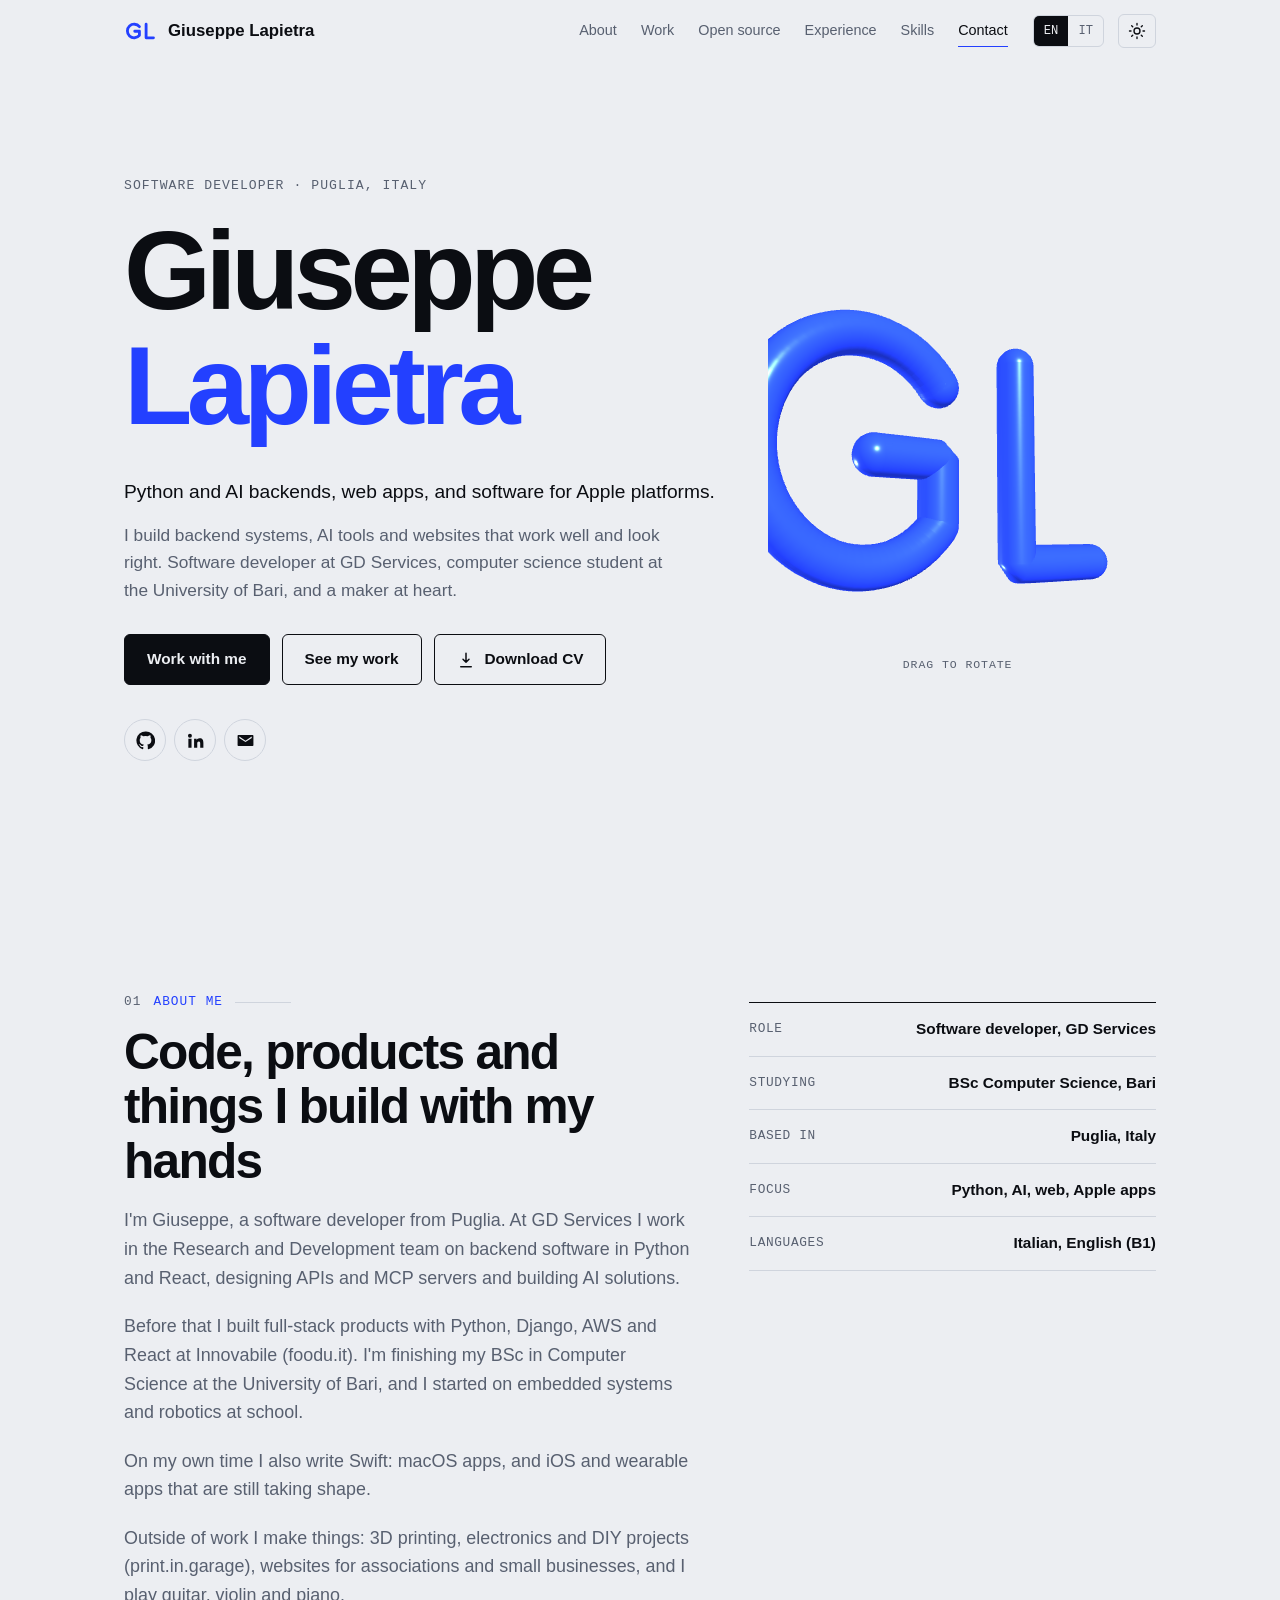
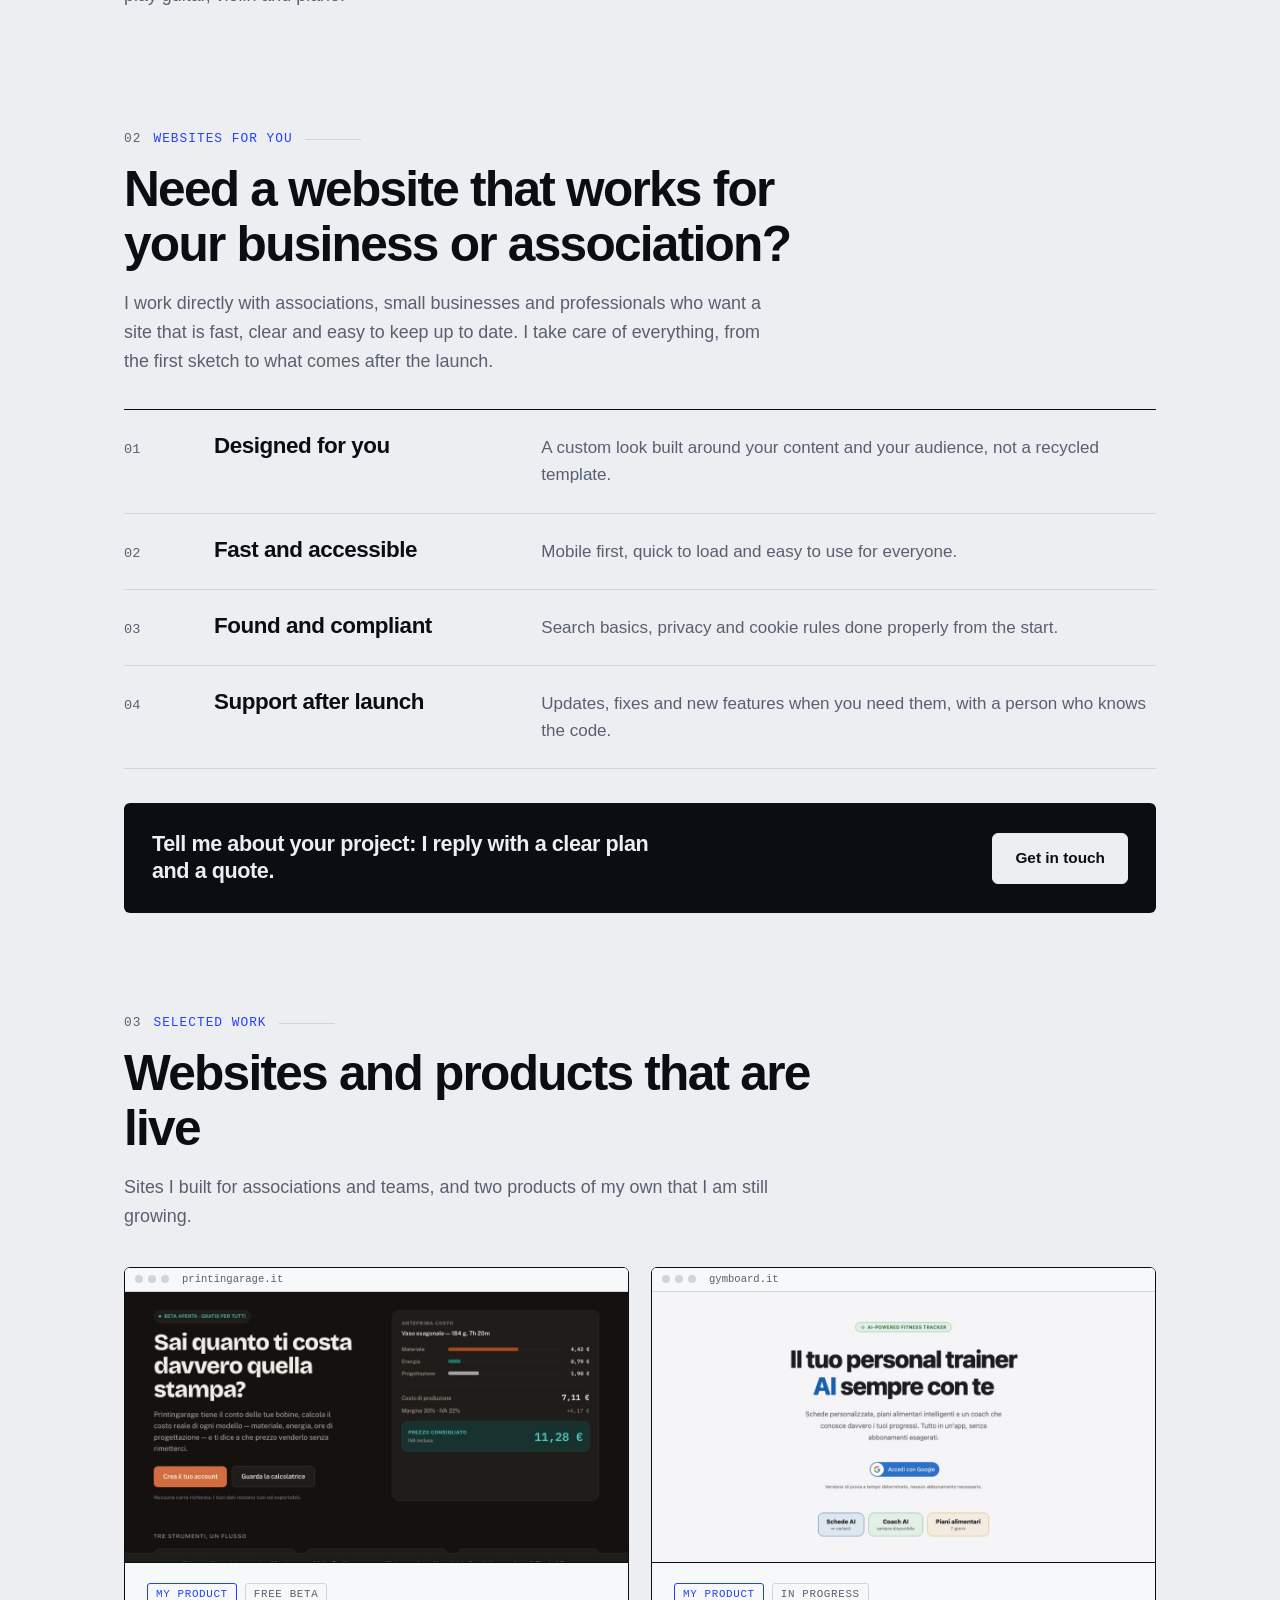
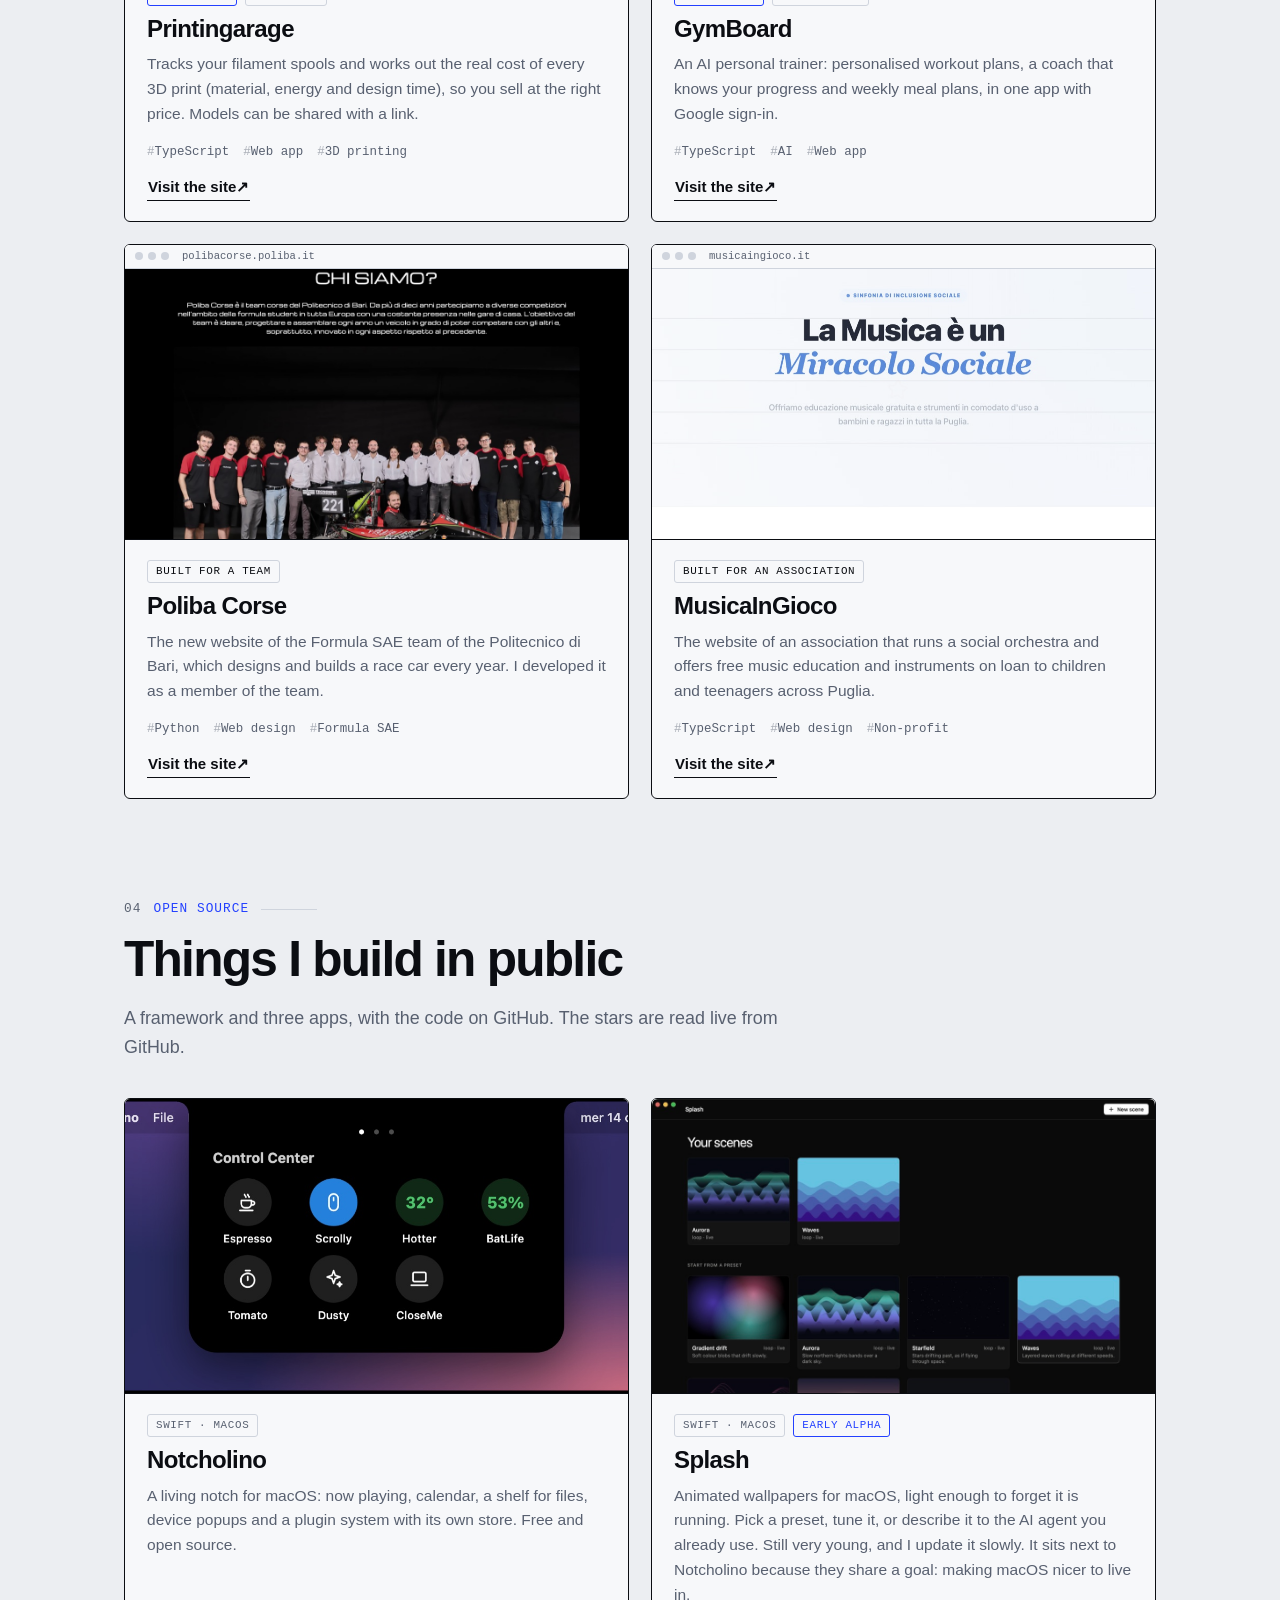
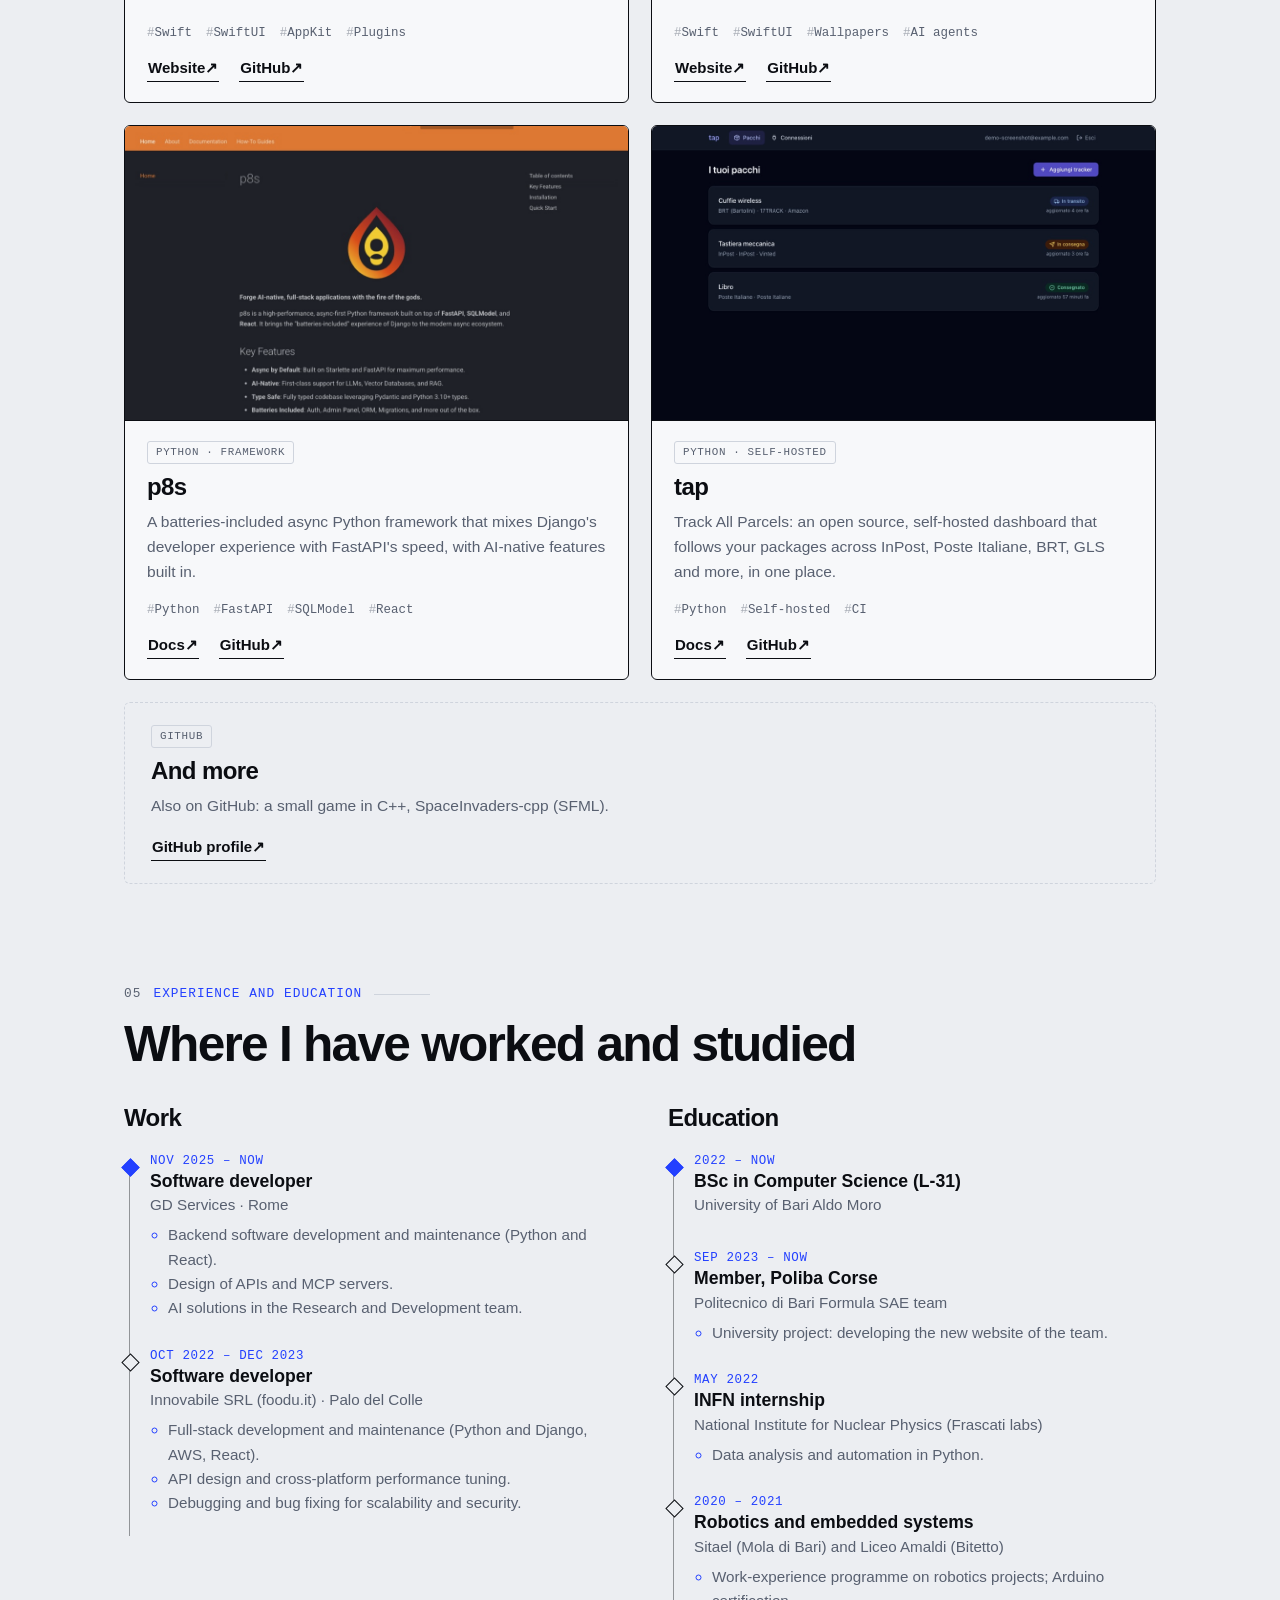
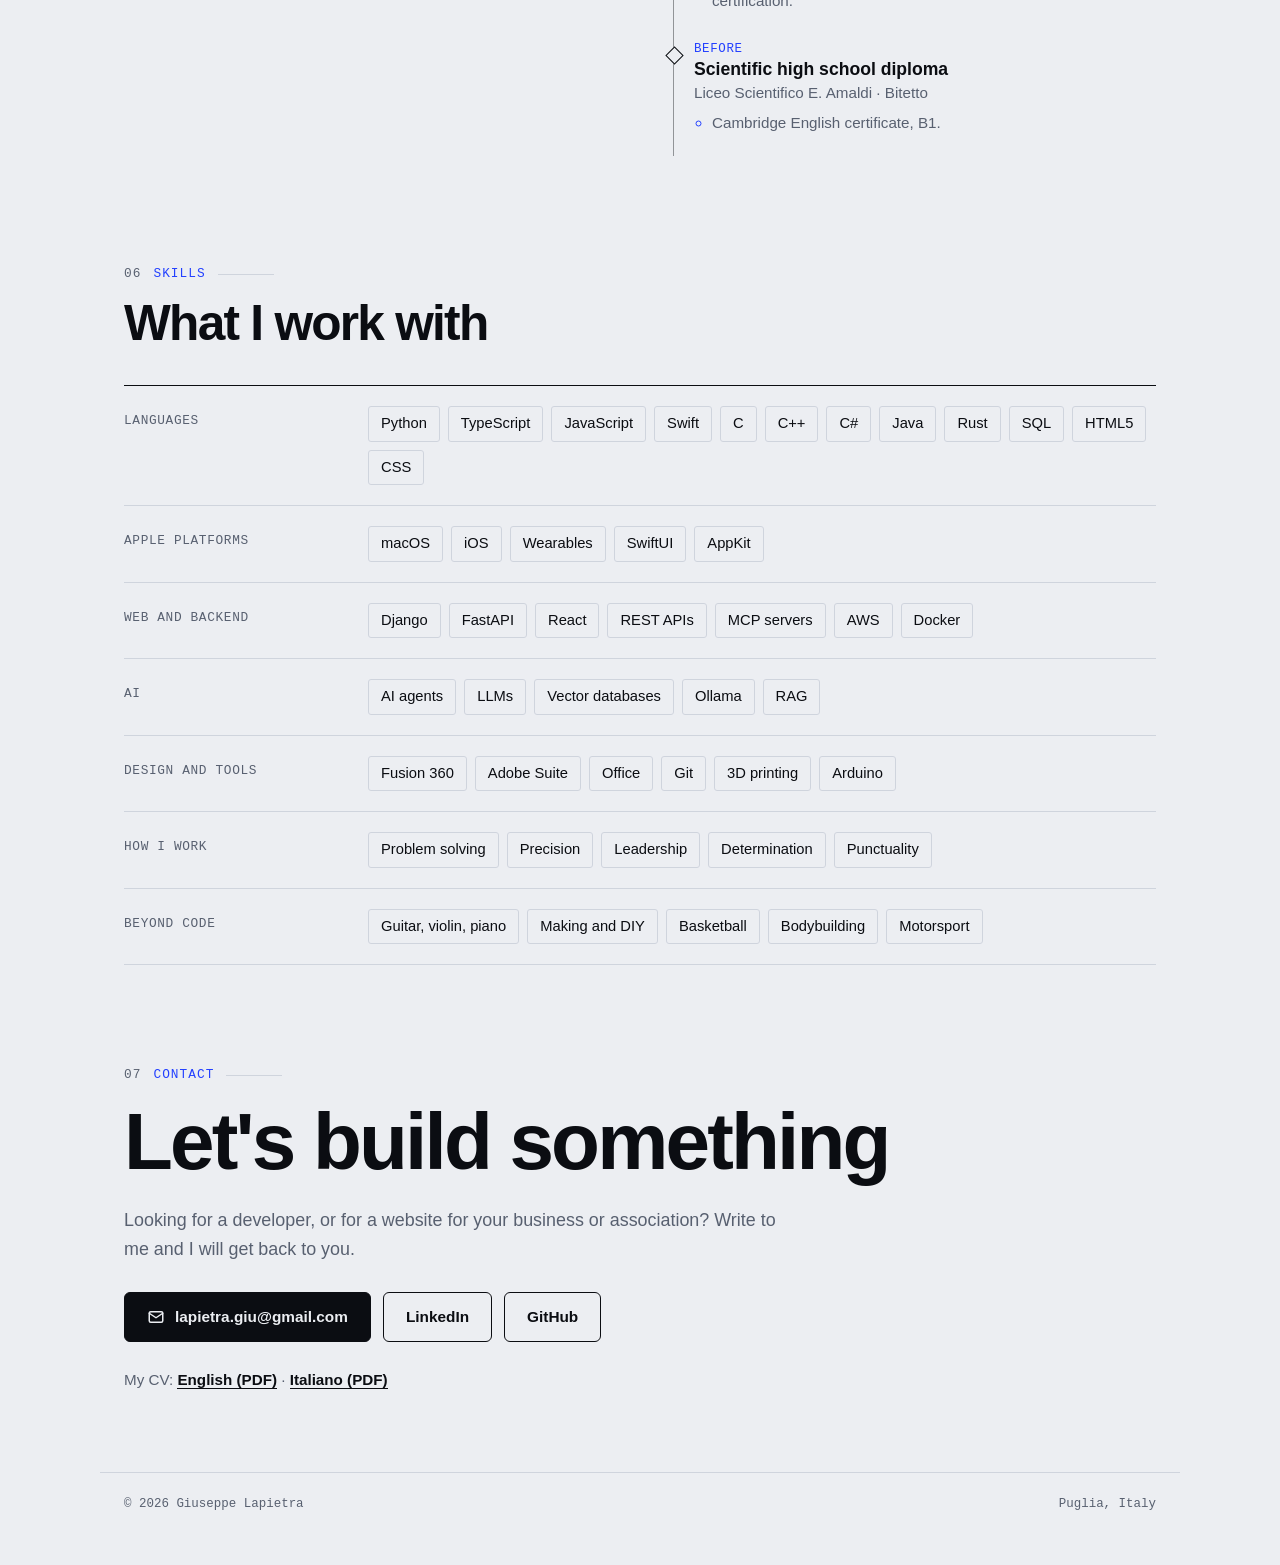
==== commit d12358b0: "Portfolio: cobalt palette, sans headings, draggable 3D GL monogram Co-Authored-By: Claude Sonnet 5.5" ====
--- a/site/index.html
+++ b/site/index.html
@@ -17,8 +17,8 @@
 <script type="application/ld+json">
 {"@context":"https://schema.org","@type":"Person","name":"Giuseppe Lapietra","jobTitle":"Software developer","url":"https://peppe37.github.io/","email":"mailto:lapietra.giu@gmail.com","sameAs":["https://github.com/Peppe37","https://www.linkedin.com/in/giuseppe-lapietra/"],"alumniOf":{"@type":"CollegeOrUniversity","name":"Università degli Studi di Bari Aldo Moro"},"address":{"@type":"PostalAddress","addressRegion":"Puglia","addressCountry":"IT"}}
 </script>
-<meta name="theme-color" content="#f4f1ea" media="(prefers-color-scheme: light)">
-<meta name="theme-color" content="#141311" media="(prefers-color-scheme: dark)">
+<meta name="theme-color" content="#eceef2" media="(prefers-color-scheme: light)">
+<meta name="theme-color" content="#08090c" media="(prefers-color-scheme: dark)">
 <script>try{var t=localStorage.getItem("gl-theme");if(t==="light"||t==="dark")document.documentElement.setAttribute("data-theme",t)}catch(e){}</script>
 <link rel="stylesheet" href="css/style.css">
 
@@ -72,10 +72,13 @@
       </div>
     </div>
     <div class="mono-wrap">
-      <svg class="mono" viewBox="0 0 120 80" role="img" aria-label="GL">
-        <path class="g" pathLength="1" d="M54.4 24.6 A24 24 0 1 0 54.4 55.4 L54.4 41 L38 41"/>
-        <path class="l" pathLength="1" d="M78 16 V64 H104"/>
-      </svg>
+      <div class="gl3d" id="gl3d">
+        <svg class="mono" viewBox="0 0 120 80" role="img" aria-label="GL">
+          <path class="g" pathLength="1" d="M54.4 24.6 A24 24 0 1 0 54.4 55.4 L54.4 41 L38 41"/>
+          <path class="l" pathLength="1" d="M78 16 V64 H104"/>
+        </svg>
+      </div>
+      <p class="hint" data-i18n="hint">Drag to rotate</p>
     </div>
   </div>
 </header>
@@ -364,6 +367,8 @@
 <button class="totop" id="totop" type="button" aria-label="Back to top"><svg width="18" height="18" viewBox="0 0 24 24" fill="none" stroke="currentColor" stroke-width="2.4" stroke-linecap="round" stroke-linejoin="round"><path d="M12 19V5M5 12l7-7 7 7"/></svg></button>
 
 <script src="js/i18n.js"></script>
+<script src="js/vendor/three.min.js"></script>
+<script src="js/glmark.js"></script>
 <script src="js/main.js"></script>
 </body>
 </html>
--- a/site/css/style.css
+++ b/site/css/style.css
@@ -1,21 +1,21 @@
 /* ---------- Theme: light is the default, dark follows the system or the toggle ---------- */
 :root {
-  --bg:#f4f1ea; --fg:#1c1b18; --muted:#6a665c; --card:#fbfaf6; --line:#d8d3c6;
-  --accent:#b93a14; --on-accent:#fff; --good:#1f7a45; --mark:rgba(185,58,20,.14);
-  --serif:ui-serif,"New York","Iowan Old Style","Palatino Linotype",Georgia,serif;
+  --bg:#eceef2; --fg:#0b0d12; --muted:#586070; --card:#f7f8fa; --line:#cfd4dd;
+  --accent:#2340ff; --on-accent:#fff; --good:#1f7a45; --mark:rgba(35,64,255,.10);
+  --serif:-apple-system,BlinkMacSystemFont,"SF Pro Display","Inter","Segoe UI","Helvetica Neue",Arial,sans-serif;
   --sans:-apple-system,BlinkMacSystemFont,"SF Pro Text","Segoe UI","Helvetica Neue",Arial,sans-serif;
   --mono:ui-monospace,"SF Mono",Menlo,Consolas,monospace;
   --r:6px; color-scheme:light;
 }
 @media (prefers-color-scheme: dark) {
   :root:not([data-theme="light"]) {
-    --bg:#141311; --fg:#ece8de; --muted:#a19c8f; --card:#1c1b18; --line:#35322c;
-    --accent:#ff9360; --on-accent:#141311; --good:#4ade80; --mark:rgba(255,147,96,.18); color-scheme:dark;
+    --bg:#08090c; --fg:#e8eaf0; --muted:#98a1b3; --card:#101218; --line:#232733;
+    --accent:#7a93ff; --on-accent:#08090c; --good:#4ade80; --mark:rgba(122,147,255,.16); color-scheme:dark;
   }
 }
 :root[data-theme="dark"] {
-  --bg:#141311; --fg:#ece8de; --muted:#a19c8f; --card:#1c1b18; --line:#35322c;
-  --accent:#ff9360; --on-accent:#141311; --good:#4ade80; --mark:rgba(255,147,96,.18); color-scheme:dark;
+  --bg:#08090c; --fg:#e8eaf0; --muted:#98a1b3; --card:#101218; --line:#232733;
+  --accent:#7a93ff; --on-accent:#08090c; --good:#4ade80; --mark:rgba(122,147,255,.16); color-scheme:dark;
 }
 
 * { box-sizing:border-box; }
@@ -26,7 +26,7 @@
 a { color:inherit; text-decoration:none; }
 :focus-visible { outline:2px solid var(--accent); outline-offset:3px; border-radius:2px; }
 h1,h2,h3,h4 { margin:0; line-height:1.1; }
-h2, h1 { font-family:var(--serif); font-weight:500; letter-spacing:-.02em; }
+h2, h1 { font-family:var(--serif); font-weight:650; letter-spacing:-.035em; }
 p { margin:0 0 1em; }
 .wrap { max-width:1080px; margin:0 auto; padding:0 24px; }
 main { counter-reset:sec; }
@@ -88,10 +88,10 @@
 .hero { position:relative; min-height:100vh; min-height:100svh; display:flex; align-items:center; padding:110px 0 70px; }
 .hero .wrap { display:grid; grid-template-columns:1.5fr 1fr; gap:40px; align-items:center; width:100%; }
 .kicker { font:500 .82rem/1 var(--mono); letter-spacing:.08em; text-transform:uppercase; color:var(--muted); margin-bottom:26px; }
-.hero h1 { font-size:clamp(3rem,9.5vw,7rem); font-weight:500; letter-spacing:-.035em; line-height:.98; }
+.hero h1 { font-size:clamp(3rem,9.5vw,7rem); font-weight:700; letter-spacing:-.05em; line-height:.95; }
 .hero h1 .ln { display:block; overflow:hidden; padding-bottom:.08em; }
 .hero h1 .ln span { display:block; transform:translateY(105%); animation:rise 1s cubic-bezier(.2,.8,.2,1) forwards; }
-.hero h1 .ln:nth-child(2) span { animation-delay:.12s; font-style:italic; color:var(--accent); }
+.hero h1 .ln:nth-child(2) span { animation-delay:.12s; color:var(--accent); }
 @keyframes rise { to { transform:none; } }
 .role { font-size:1.2rem; font-weight:500; margin:28px 0 14px; opacity:0; animation:up .8s .5s forwards; }
 .pitch { color:var(--muted); max-width:560px; font-size:1.08rem; margin-bottom:30px; opacity:0; animation:up .8s .65s forwards; }
@@ -113,13 +113,17 @@
 .mono .g { animation:draw 1.6s .3s cubic-bezier(.6,0,.2,1) forwards; }
 .mono .l { animation:draw 1s 1.6s cubic-bezier(.6,0,.2,1) forwards; }
 @keyframes draw { to { stroke-dashoffset:0; } }
-.mono-wrap { display:grid; place-items:center; }
-.mono-wrap svg { transition:transform .6s cubic-bezier(.2,.8,.2,1); }
-.mono-wrap:hover svg { transform:rotate(-4deg) scale(1.04); }
+.mono-wrap { display:grid; place-items:center; gap:10px; }
+.gl3d { width:min(100%,380px); aspect-ratio:1; display:grid; place-items:center; }
+.gl3d.live .mono { display:none; }
+.gl3d canvas { display:block; cursor:grab; outline:none; }
+.gl3d.grab canvas { cursor:grabbing; }
+.hint { margin:0; font:.72rem var(--mono); letter-spacing:.08em; text-transform:uppercase; color:var(--muted); }
 @media (max-width:860px) {
   .hero .wrap { grid-template-columns:1fr; }
   .mono-wrap { order:-1; justify-items:start; }
-  .mono { max-width:120px; justify-self:start; }
+  .gl3d { width:min(70%,260px); }
+  .mono-wrap { justify-items:start; }
 }
 
 /* ---------- Reveal ---------- */
@@ -140,13 +144,13 @@
 .svcs { list-style:none; margin:34px 0 0; padding:0; border-top:1px solid var(--fg); counter-reset:svc; }
 .svc { display:grid; grid-template-columns:70px minmax(180px,1fr) 2fr; gap:20px; align-items:baseline; padding:24px 0; border-bottom:1px solid var(--line); counter-increment:svc; position:relative; transition:padding .3s cubic-bezier(.2,.7,.2,1), background .3s; }
 .svc::before { content:counter(svc,decimal-leading-zero); font:500 .85rem var(--mono); color:var(--muted); transition:color .2s; }
-.svc h3 { font-family:var(--serif); font-weight:500; font-size:1.45rem; transition:transform .3s cubic-bezier(.2,.7,.2,1), color .2s; }
+.svc h3 { font-family:var(--serif); font-weight:600; letter-spacing:-.02em; font-size:1.4rem; transition:transform .3s cubic-bezier(.2,.7,.2,1), color .2s; }
 .svc p { color:var(--muted); margin:0; }
 .svc:hover { background:var(--mark); padding-left:14px; padding-right:14px; }
 .svc:hover::before, .svc:hover h3 { color:var(--accent); }
 .svc:hover h3 { transform:translateX(6px); }
 .banner { margin-top:34px; padding:28px; display:flex; flex-wrap:wrap; gap:18px; align-items:center; justify-content:space-between; background:var(--fg); color:var(--bg); border-radius:var(--r); }
-.banner p { margin:0; font:500 1.35rem/1.25 var(--serif); max-width:520px; }
+.banner p { margin:0; font:600 1.35rem/1.25 var(--serif); letter-spacing:-.02em; max-width:520px; }
 .banner .btn { border-color:var(--bg); color:var(--bg); }
 .banner .btn.primary { background:var(--bg); color:var(--fg); }
 .banner .btn.primary:hover { background:var(--accent); border-color:var(--accent); color:var(--on-accent); box-shadow:3px 3px 0 var(--bg); }
@@ -173,7 +177,7 @@
 .badge.client { color:var(--fg); }
 .badge.own, .badge.alpha { color:var(--accent); border-color:var(--accent); }
 .star { margin-left:auto; font:500 .82rem var(--mono); color:var(--muted); }
-.card h3 { font-family:var(--serif); font-weight:500; font-size:1.55rem; }
+.card h3 { font-family:var(--serif); font-weight:650; letter-spacing:-.025em; font-size:1.5rem; }
 .card p { color:var(--muted); font-size:.97rem; margin:0; }
 .tags { display:flex; flex-wrap:wrap; gap:4px 14px; margin-top:auto; padding-top:8px; font:.78rem var(--mono); color:var(--muted); }
 .tags span::before { content:"#"; opacity:.5; }
@@ -188,7 +192,7 @@
 /* ---------- Timeline ---------- */
 .cols { display:grid; grid-template-columns:1fr 1fr; gap:56px; margin-top:34px; }
 @media (max-width:860px) { .cols { grid-template-columns:1fr; gap:34px; } }
-.cols h3 { font-family:var(--serif); font-weight:500; font-size:1.5rem; margin-bottom:22px; }
+.cols h3 { font-family:var(--serif); font-weight:650; letter-spacing:-.025em; font-size:1.5rem; margin-bottom:22px; }
 .tl { position:relative; margin:0; padding:0 0 0 26px; list-style:none; }
 .tl::before { content:""; position:absolute; left:5px; top:8px; bottom:8px; width:1px; background:var(--fg); opacity:.4; }
 .tl > li { position:relative; padding-bottom:28px; }
@@ -228,7 +232,7 @@
 dialog[open] { animation:pop .25s cubic-bezier(.2,.8,.2,1); }
 @keyframes pop { from { opacity:0; transform:translateY(14px) scale(.97); } to { opacity:1; transform:none; } }
 .md { padding:28px 24px 22px; text-align:center; position:relative; }
-.md h3 { font-family:var(--serif); font-weight:500; font-size:1.6rem; margin-bottom:6px; }
+.md h3 { font-family:var(--serif); font-weight:650; font-size:1.6rem; margin-bottom:6px; }
 .md-close { position:absolute; top:10px; right:10px; width:44px; height:44px; border:0; border-radius:50%; background:transparent; color:var(--muted); font-size:1.7rem; line-height:1; cursor:pointer; }
 .md-close:hover { background:var(--bg); color:var(--fg); }
 .md-addr { font:600 1rem var(--mono); margin:8px 0 20px; word-break:break-all; user-select:all; -webkit-user-select:all; }
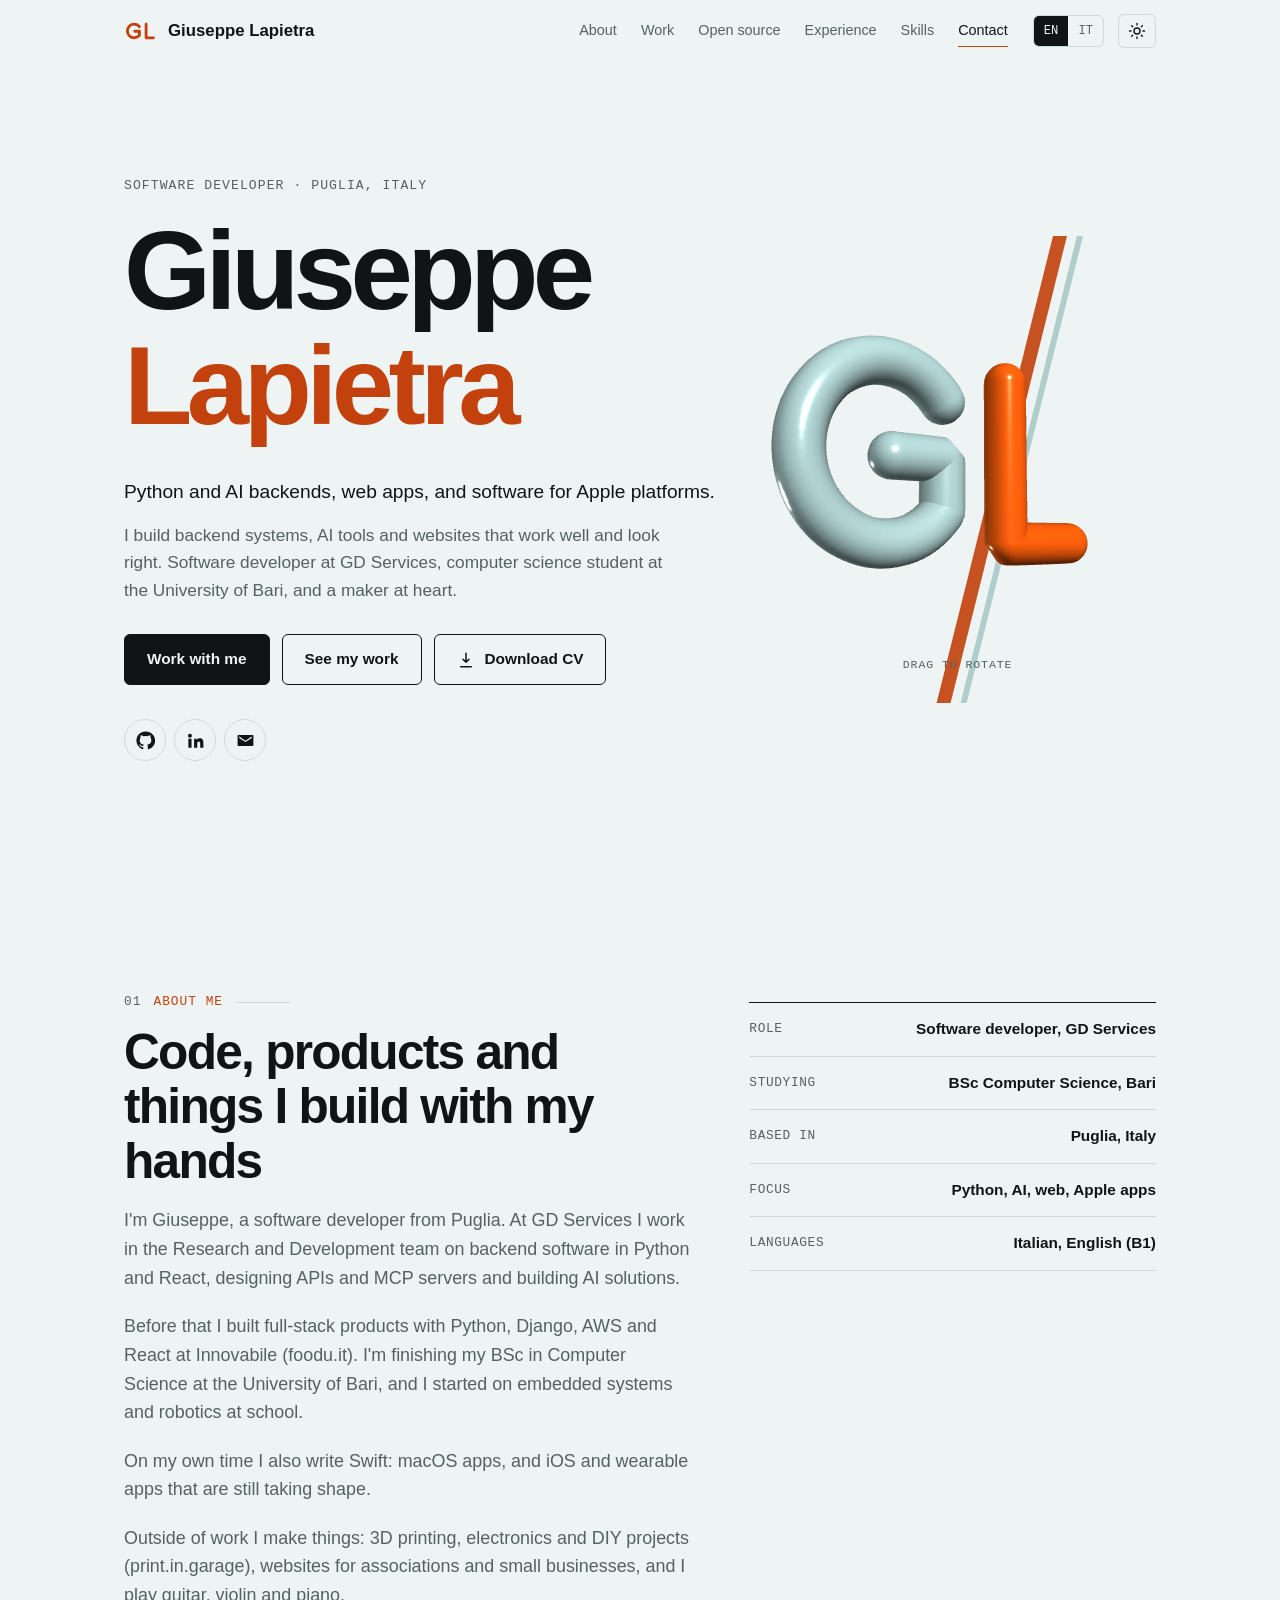
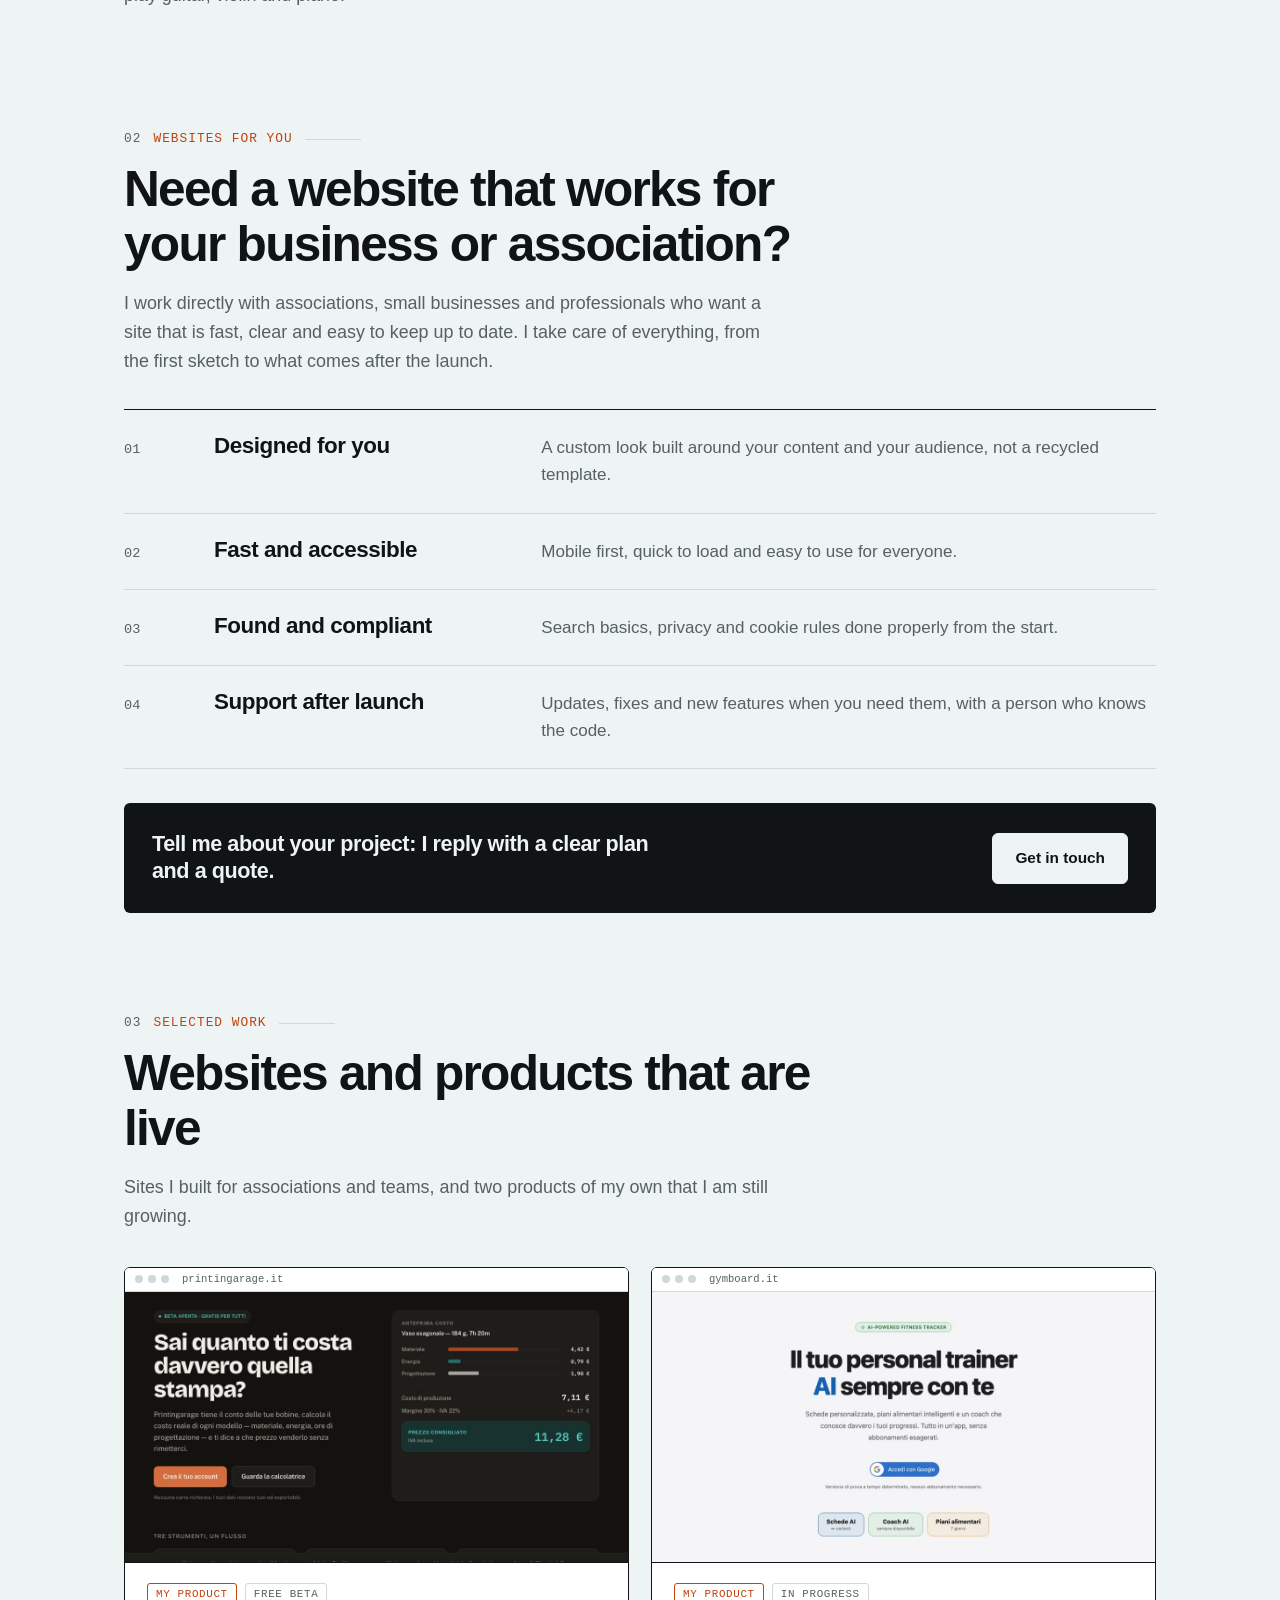
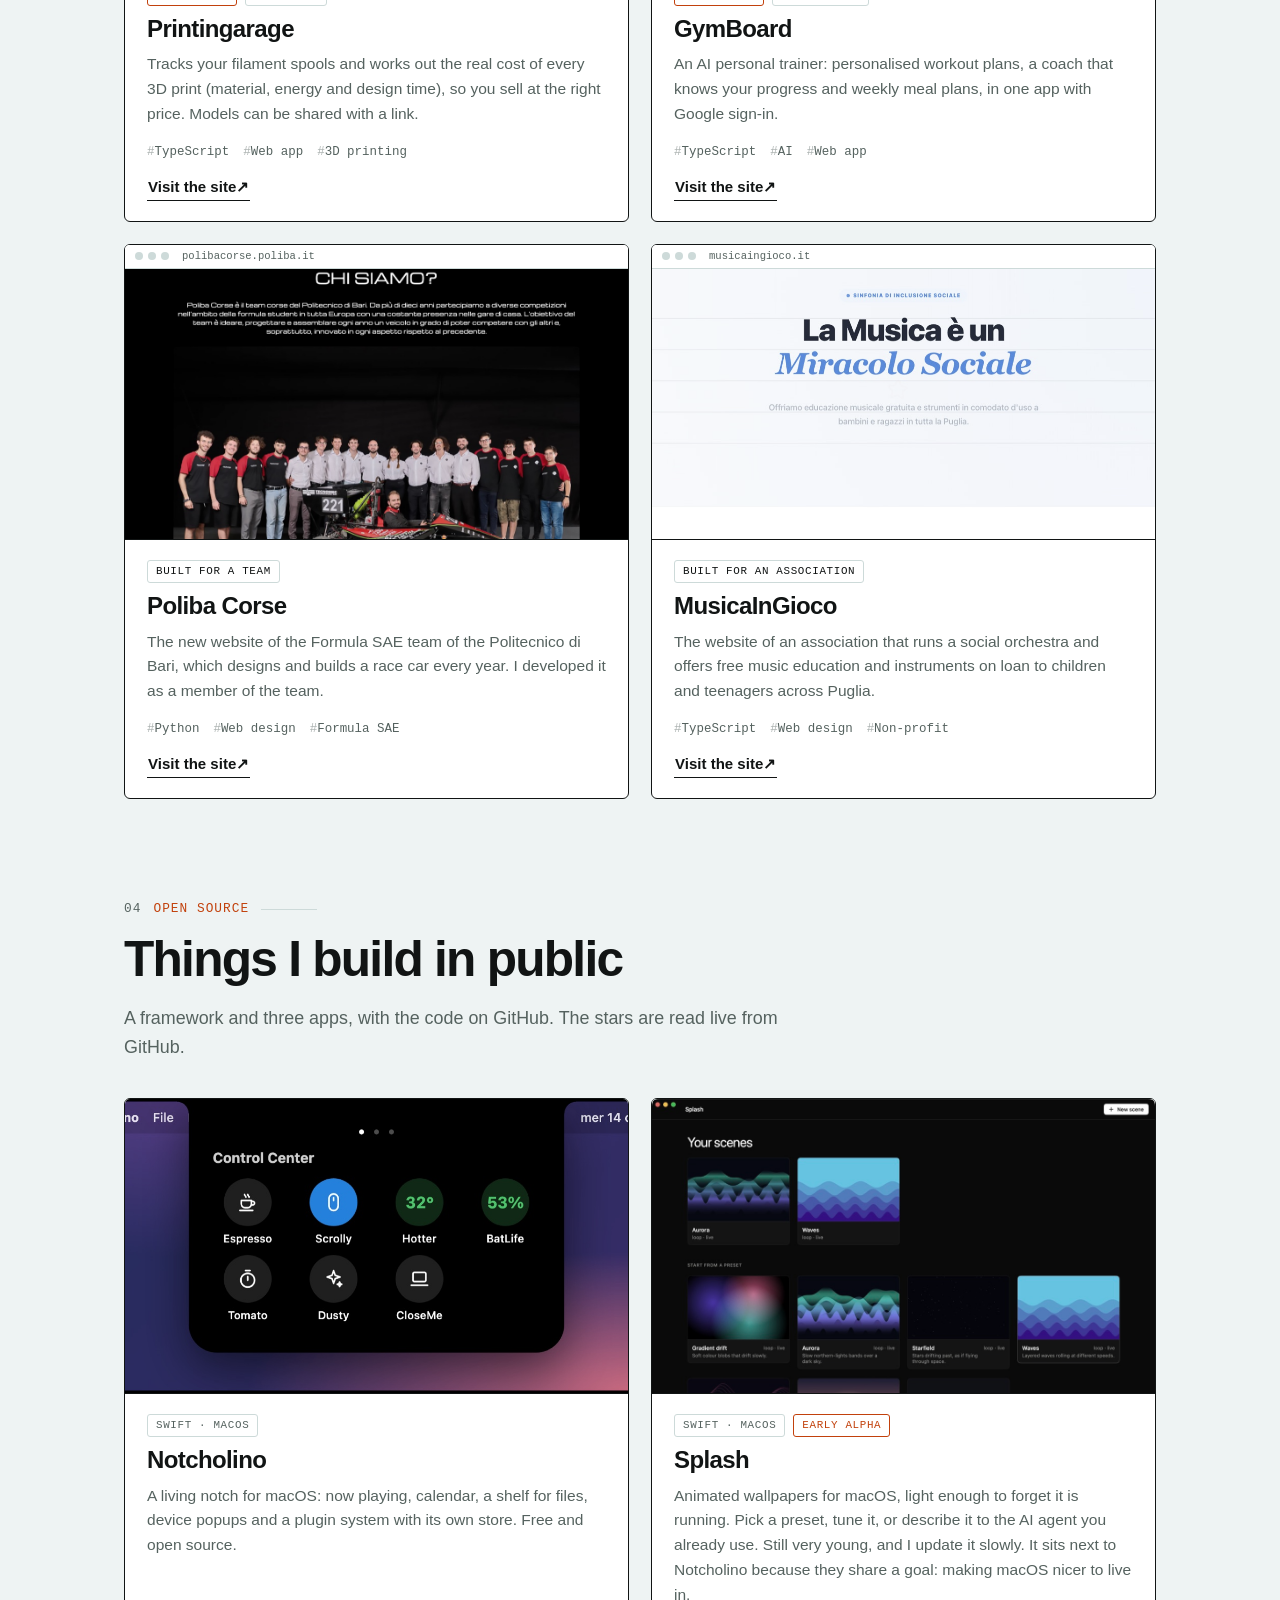
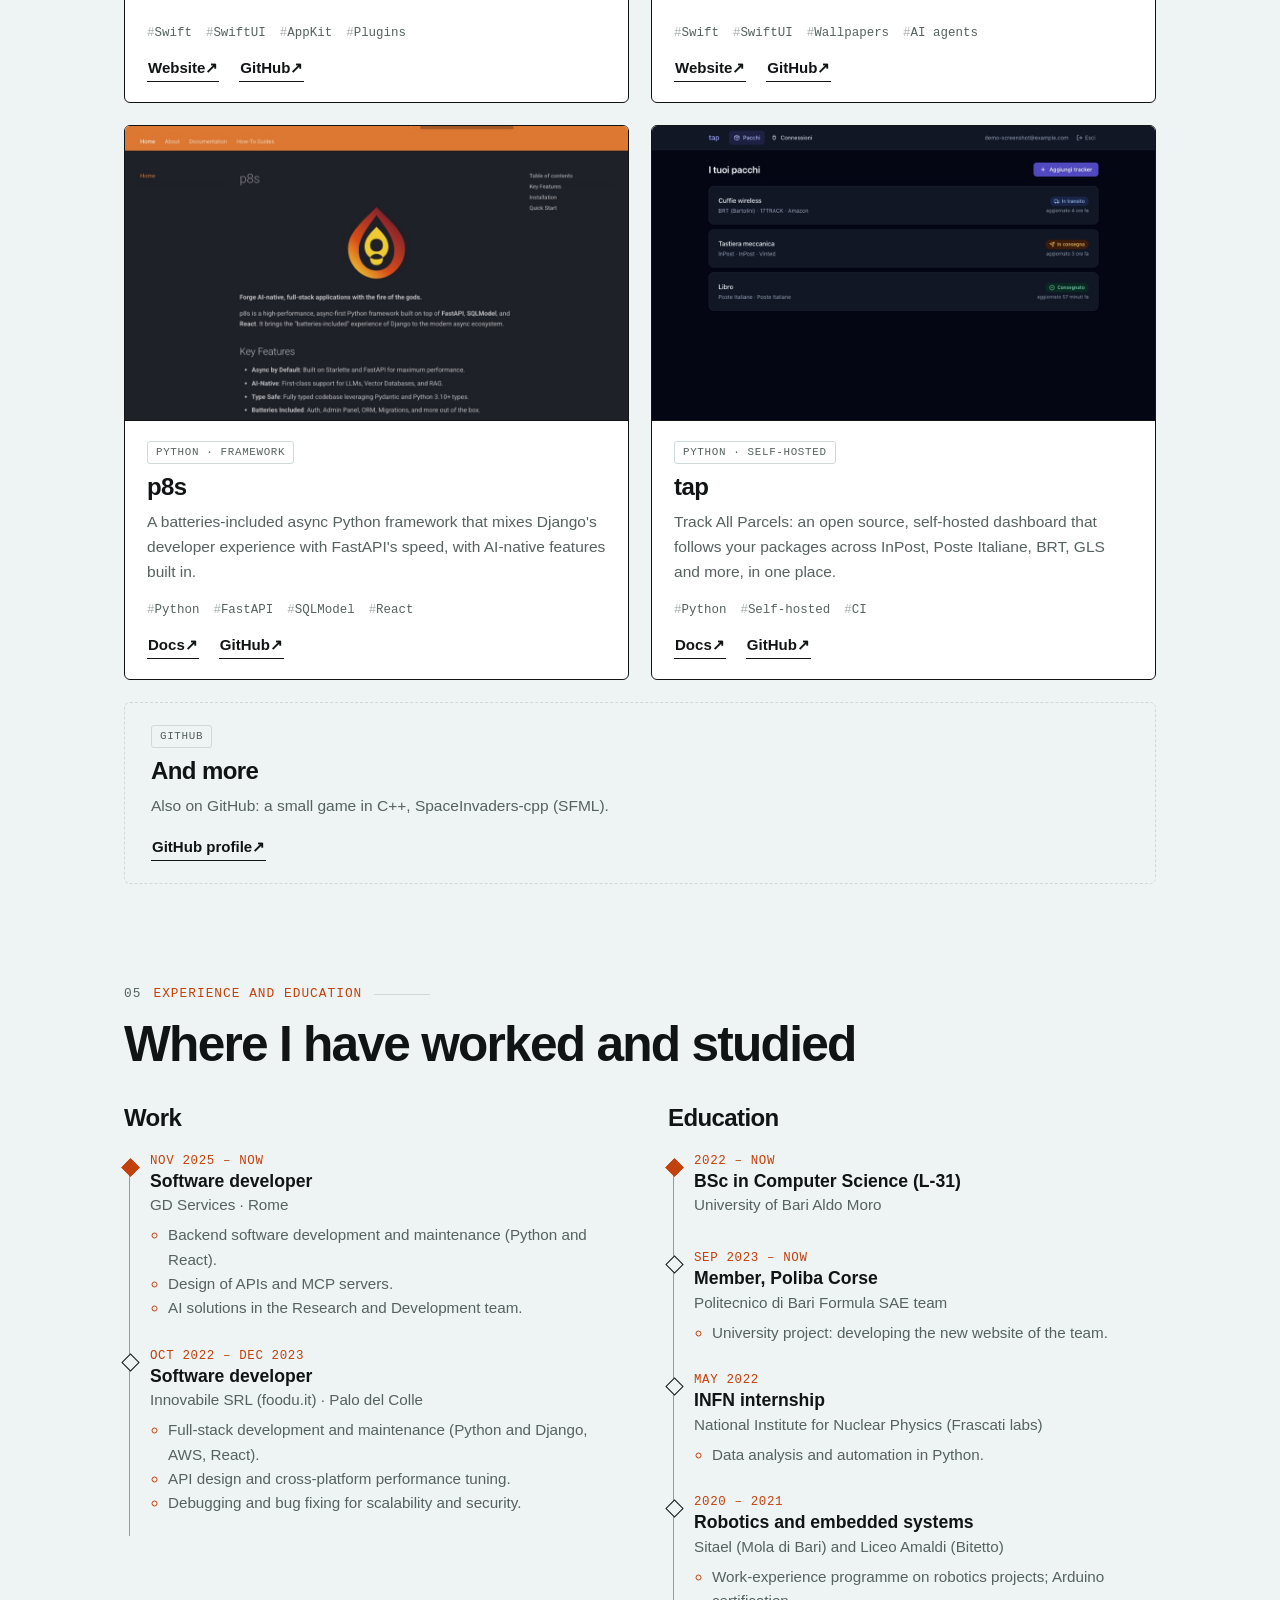
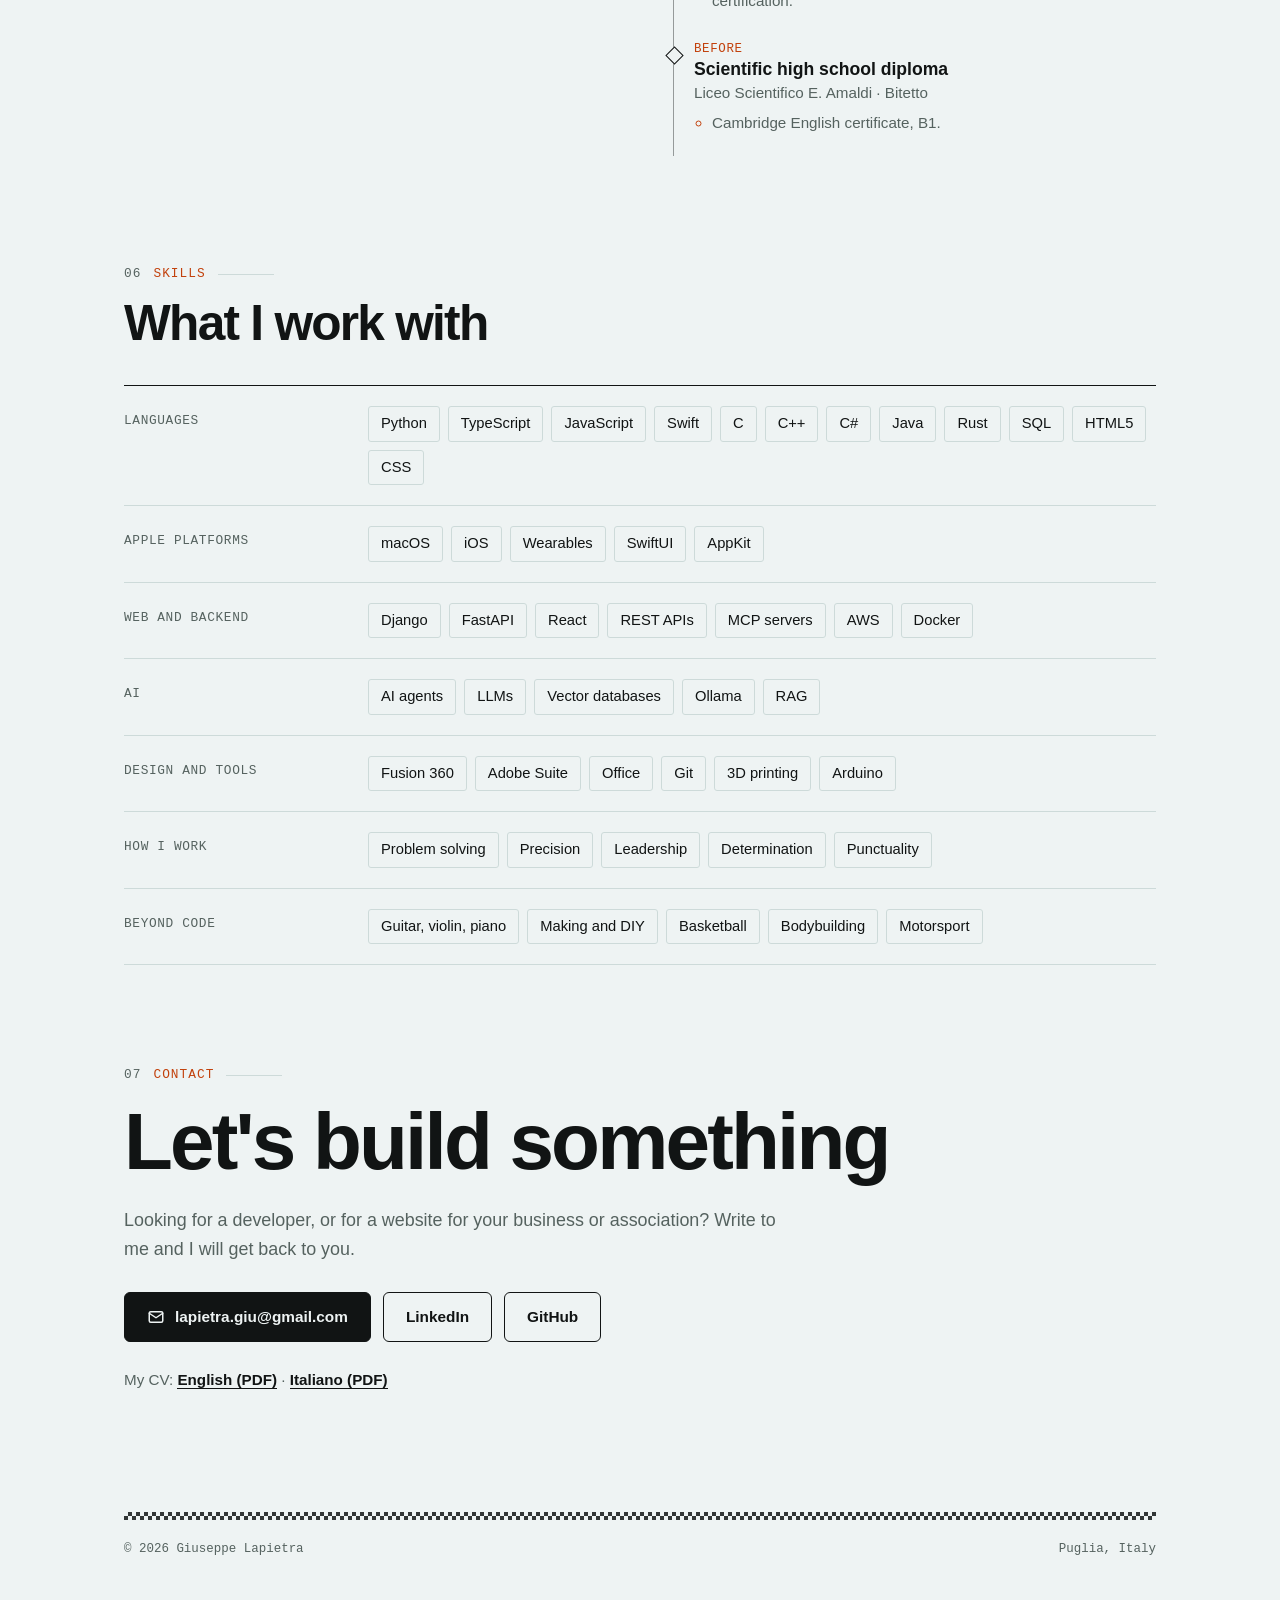
==== commit 75f68f13: "Portfolio: racing palette (powder blue, white, orange), inflated 3D GL, checkered progress bar and f" ====
--- a/site/index.html
+++ b/site/index.html
@@ -17,8 +17,8 @@
 <script type="application/ld+json">
 {"@context":"https://schema.org","@type":"Person","name":"Giuseppe Lapietra","jobTitle":"Software developer","url":"https://peppe37.github.io/","email":"mailto:lapietra.giu@gmail.com","sameAs":["https://github.com/Peppe37","https://www.linkedin.com/in/giuseppe-lapietra/"],"alumniOf":{"@type":"CollegeOrUniversity","name":"Università degli Studi di Bari Aldo Moro"},"address":{"@type":"PostalAddress","addressRegion":"Puglia","addressCountry":"IT"}}
 </script>
-<meta name="theme-color" content="#eceef2" media="(prefers-color-scheme: light)">
-<meta name="theme-color" content="#08090c" media="(prefers-color-scheme: dark)">
+<meta name="theme-color" content="#eef3f3" media="(prefers-color-scheme: light)">
+<meta name="theme-color" content="#121313" media="(prefers-color-scheme: dark)">
 <script>try{var t=localStorage.getItem("gl-theme");if(t==="light"||t==="dark")document.documentElement.setAttribute("data-theme",t)}catch(e){}</script>
 <link rel="stylesheet" href="css/style.css">
 
--- a/site/css/style.css
+++ b/site/css/style.css
@@ -1,7 +1,7 @@
 /* ---------- Theme: light is the default, dark follows the system or the toggle ---------- */
 :root {
-  --bg:#eceef2; --fg:#0b0d12; --muted:#586070; --card:#f7f8fa; --line:#cfd4dd;
-  --accent:#2340ff; --on-accent:#fff; --good:#1f7a45; --mark:rgba(35,64,255,.10);
+  --bg:#eef3f3; --fg:#111414; --muted:#55625f; --card:#ffffff; --line:#cddad9; --accent2:#a8c9c8;
+  --accent:#c2410c; --on-accent:#fff; --good:#1f7a45; --mark:rgba(168,201,200,.35);
   --serif:-apple-system,BlinkMacSystemFont,"SF Pro Display","Inter","Segoe UI","Helvetica Neue",Arial,sans-serif;
   --sans:-apple-system,BlinkMacSystemFont,"SF Pro Text","Segoe UI","Helvetica Neue",Arial,sans-serif;
   --mono:ui-monospace,"SF Mono",Menlo,Consolas,monospace;
@@ -9,13 +9,13 @@
 }
 @media (prefers-color-scheme: dark) {
   :root:not([data-theme="light"]) {
-    --bg:#08090c; --fg:#e8eaf0; --muted:#98a1b3; --card:#101218; --line:#232733;
-    --accent:#7a93ff; --on-accent:#08090c; --good:#4ade80; --mark:rgba(122,147,255,.16); color-scheme:dark;
+    --bg:#121313; --fg:#f4f1ee; --muted:#9aa5a4; --card:#1a1c1c; --line:#2b2f2f; --accent2:#a8c9c8;
+    --accent:#f45b0b; --on-accent:#121313; --good:#4ade80; --mark:rgba(168,201,200,.12); color-scheme:dark;
   }
 }
 :root[data-theme="dark"] {
-  --bg:#08090c; --fg:#e8eaf0; --muted:#98a1b3; --card:#101218; --line:#232733;
-  --accent:#7a93ff; --on-accent:#08090c; --good:#4ade80; --mark:rgba(122,147,255,.16); color-scheme:dark;
+  --bg:#121313; --fg:#f4f1ee; --muted:#9aa5a4; --card:#1a1c1c; --line:#2b2f2f; --accent2:#a8c9c8;
+  --accent:#f45b0b; --on-accent:#121313; --good:#4ade80; --mark:rgba(168,201,200,.12); color-scheme:dark;
 }
 
 * { box-sizing:border-box; }
@@ -47,7 +47,8 @@
 .lead a { color:var(--fg); }
 
 /* ---------- Progress line + nav ---------- */
-.progress { position:fixed; top:0; left:0; height:2px; width:100%; background:var(--accent); transform:scaleX(0); transform-origin:0 50%; z-index:60; }
+.progress { position:fixed; top:0; left:0; height:4px; width:calc(var(--p,0) * 100%); background:var(--accent); z-index:60; }
+.progress::after { content:""; position:absolute; right:0; top:0; width:18px; height:100%; background:repeating-conic-gradient(var(--fg) 0 25%, var(--bg) 0 50%) 0 0/4px 4px; }
 nav.top { position:fixed; inset:0 0 auto 0; z-index:50; background:var(--bg); border-bottom:1px solid transparent; transition:border-color .3s, background .35s; }
 nav.top.scrolled { border-bottom-color:var(--line); }
 nav .wrap { display:flex; align-items:center; gap:14px; height:62px; }
@@ -280,3 +281,13 @@
   .hero h1 .ln span { transform:none !important; }
   .mono path { stroke-dashoffset:0; }
 }
+
+/* ---------- A little racing: checkered finish line, livery stripes ---------- */
+footer { position:relative; margin-top:40px; border-top:0; padding-top:30px; }
+footer::before { content:""; position:absolute; left:24px; right:24px; top:0; height:8px; background:repeating-conic-gradient(var(--fg) 0 25%, transparent 0 50%) 0 0/8px 8px; opacity:.85; }
+.mono-wrap { position:relative; }
+.mono-wrap::before, .mono-wrap::after { content:""; position:absolute; top:-8%; bottom:-8%; width:14px; background:var(--accent); transform:skewX(-14deg) scaleY(0); transform-origin:50% 0; animation:stripe 1s .5s cubic-bezier(.2,.8,.2,1) forwards; z-index:-1; opacity:.9; }
+.mono-wrap::before { left:74%; }
+.mono-wrap::after { left:calc(74% + 24px); width:6px; background:var(--accent2); animation-delay:.65s; }
+@keyframes stripe { to { transform:skewX(-14deg) scaleY(1); } }
+@media (max-width:860px) { .mono-wrap::before, .mono-wrap::after { display:none; } }
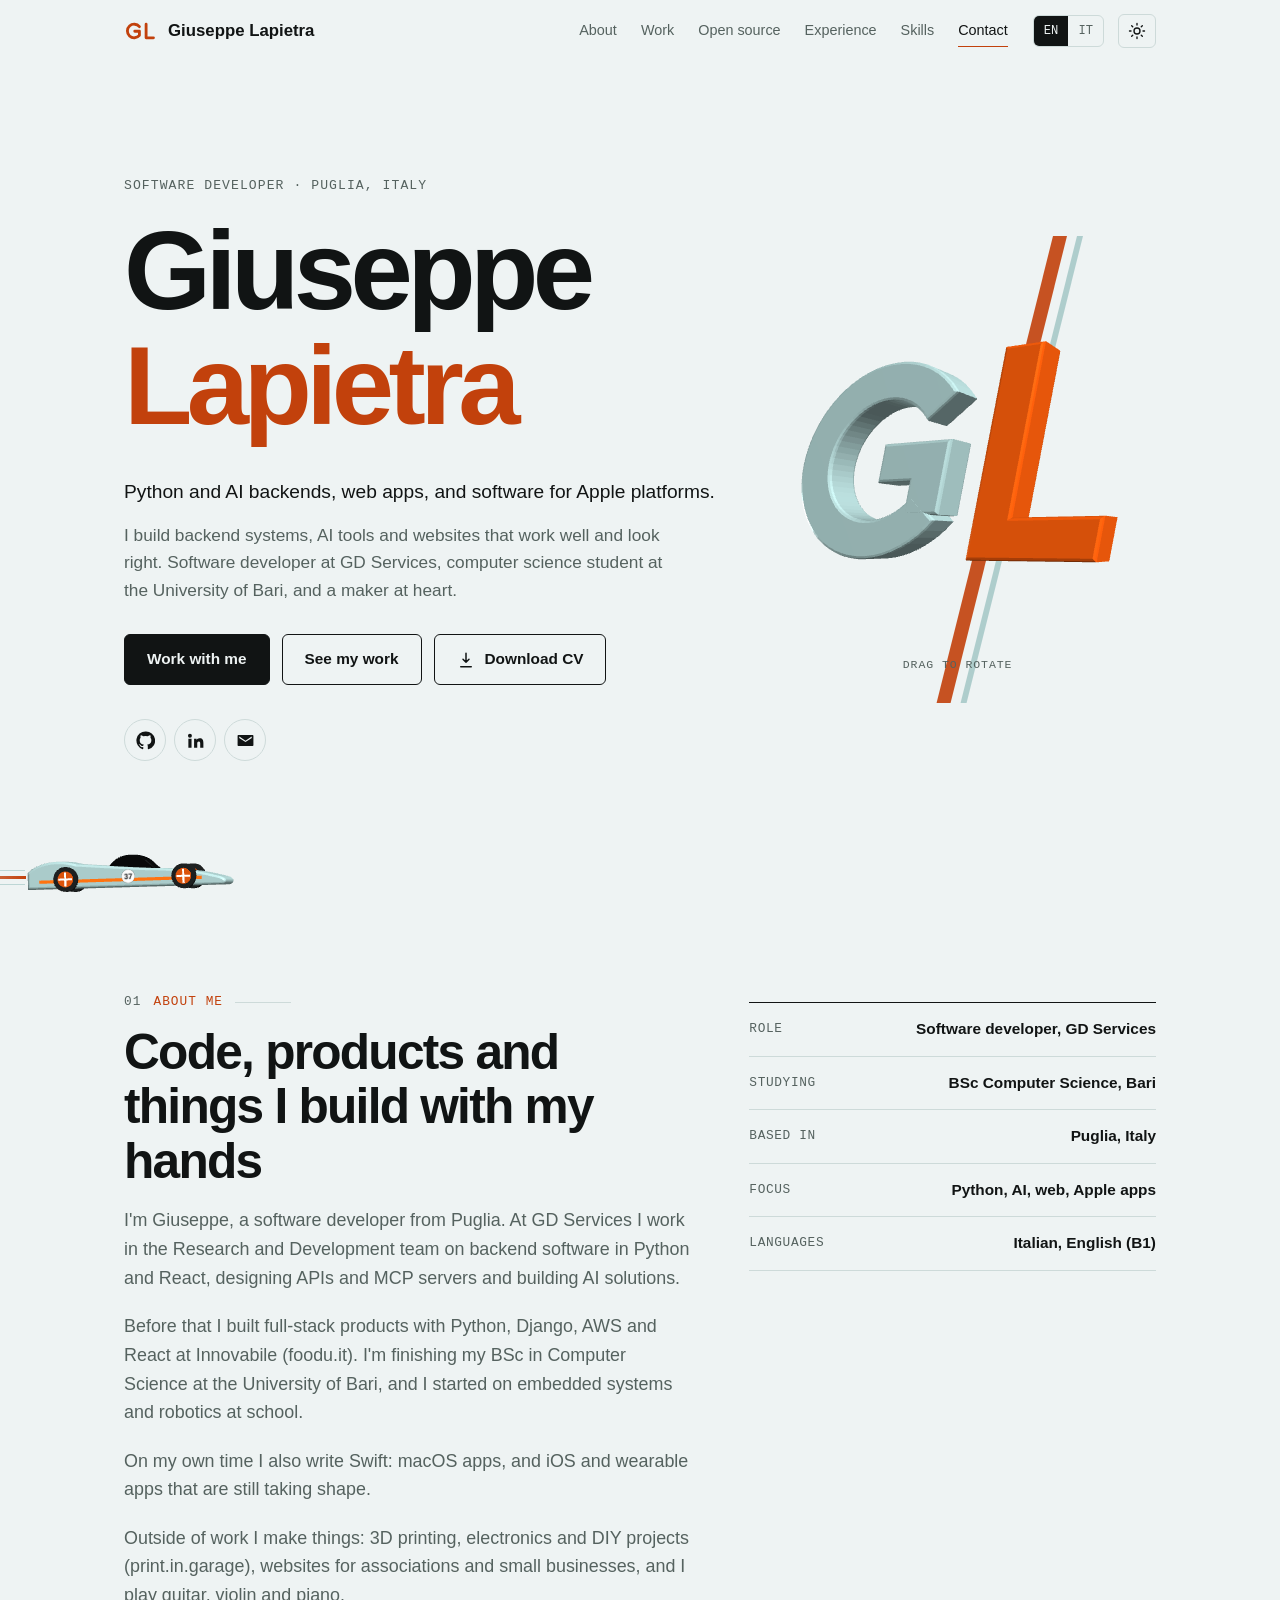
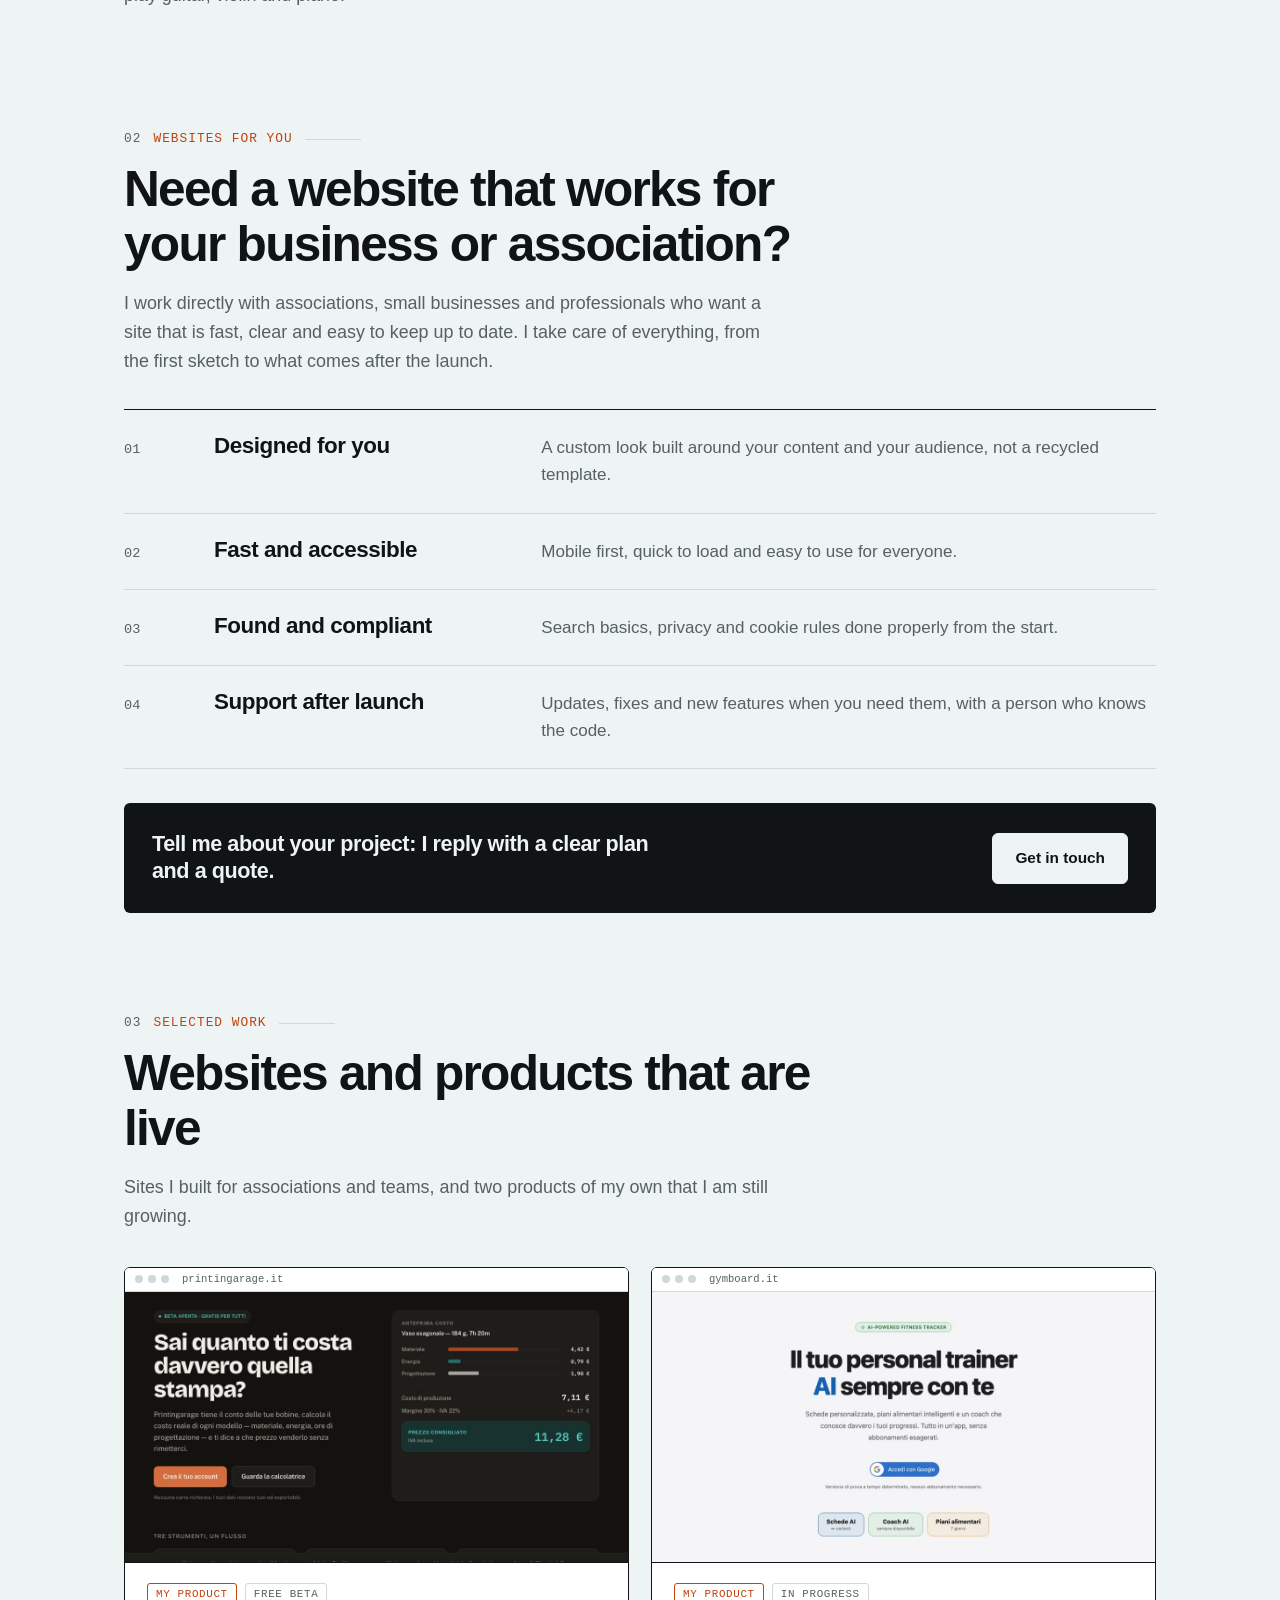
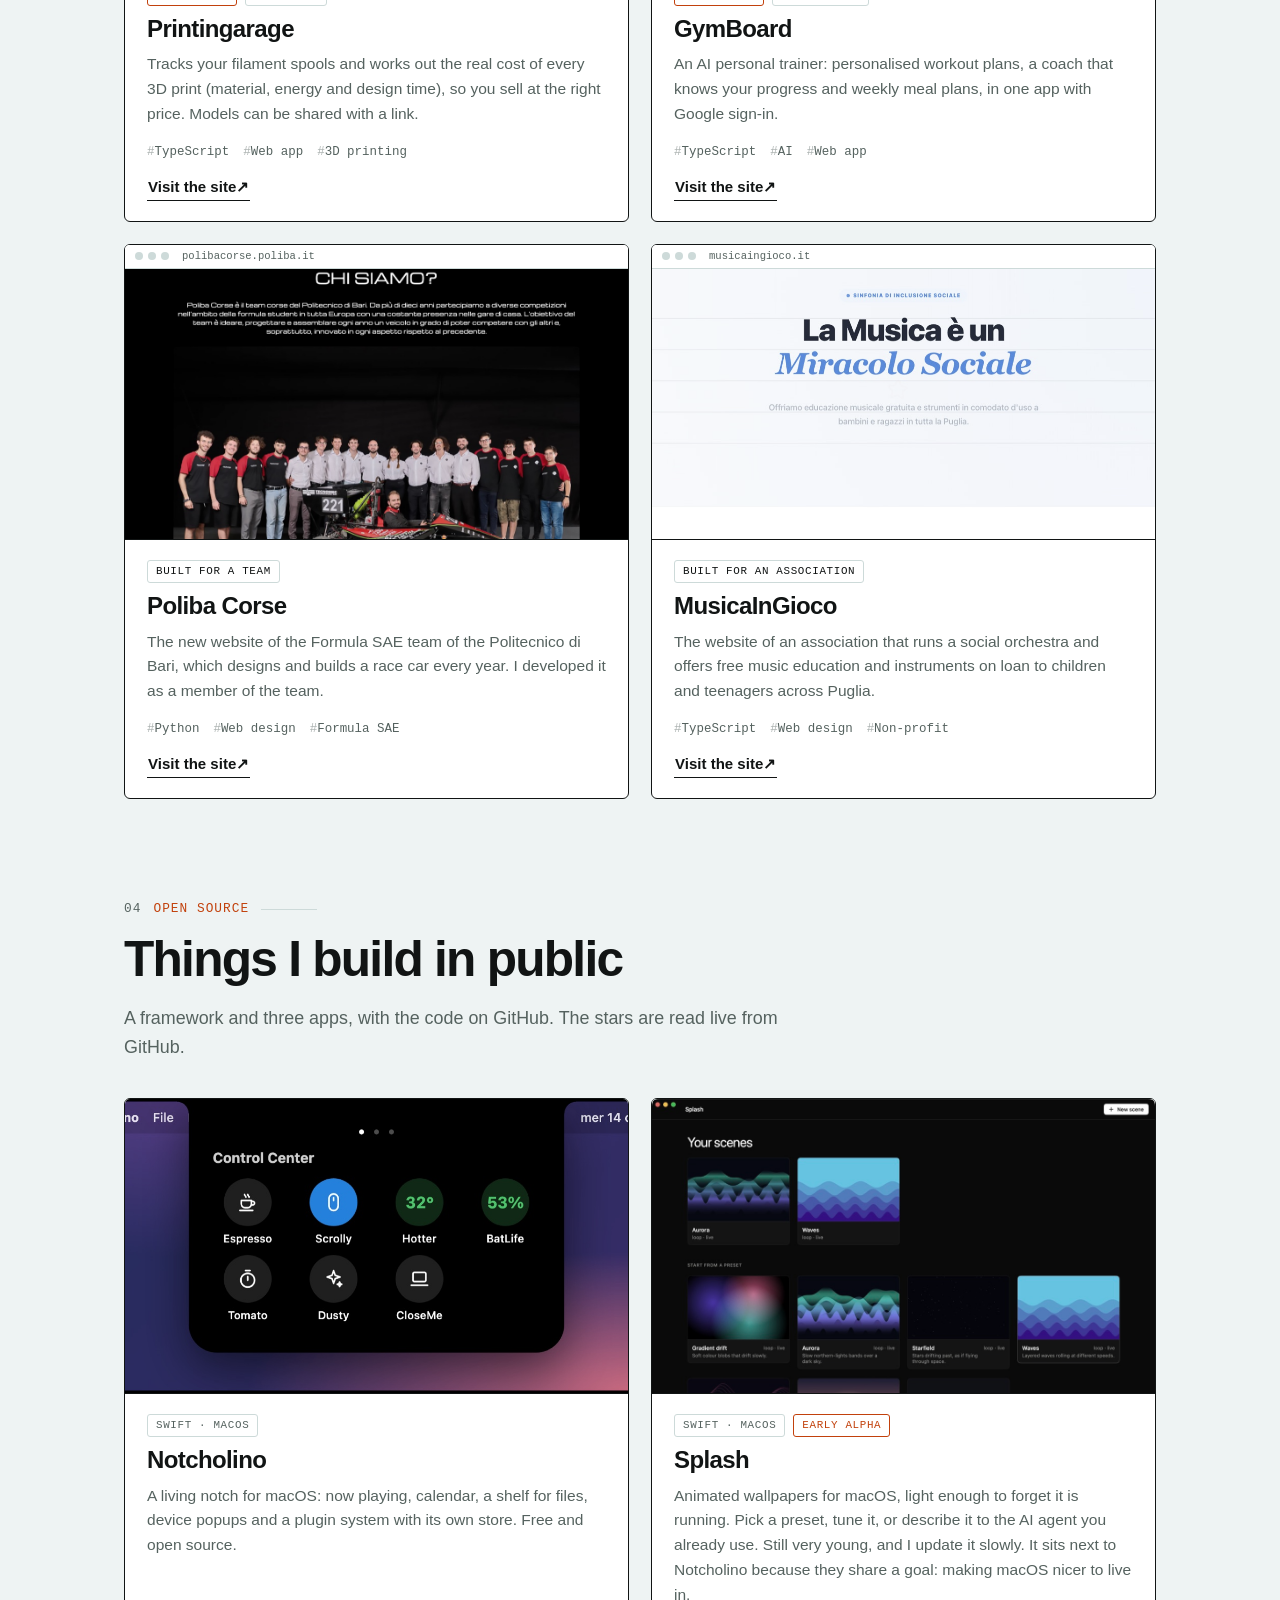
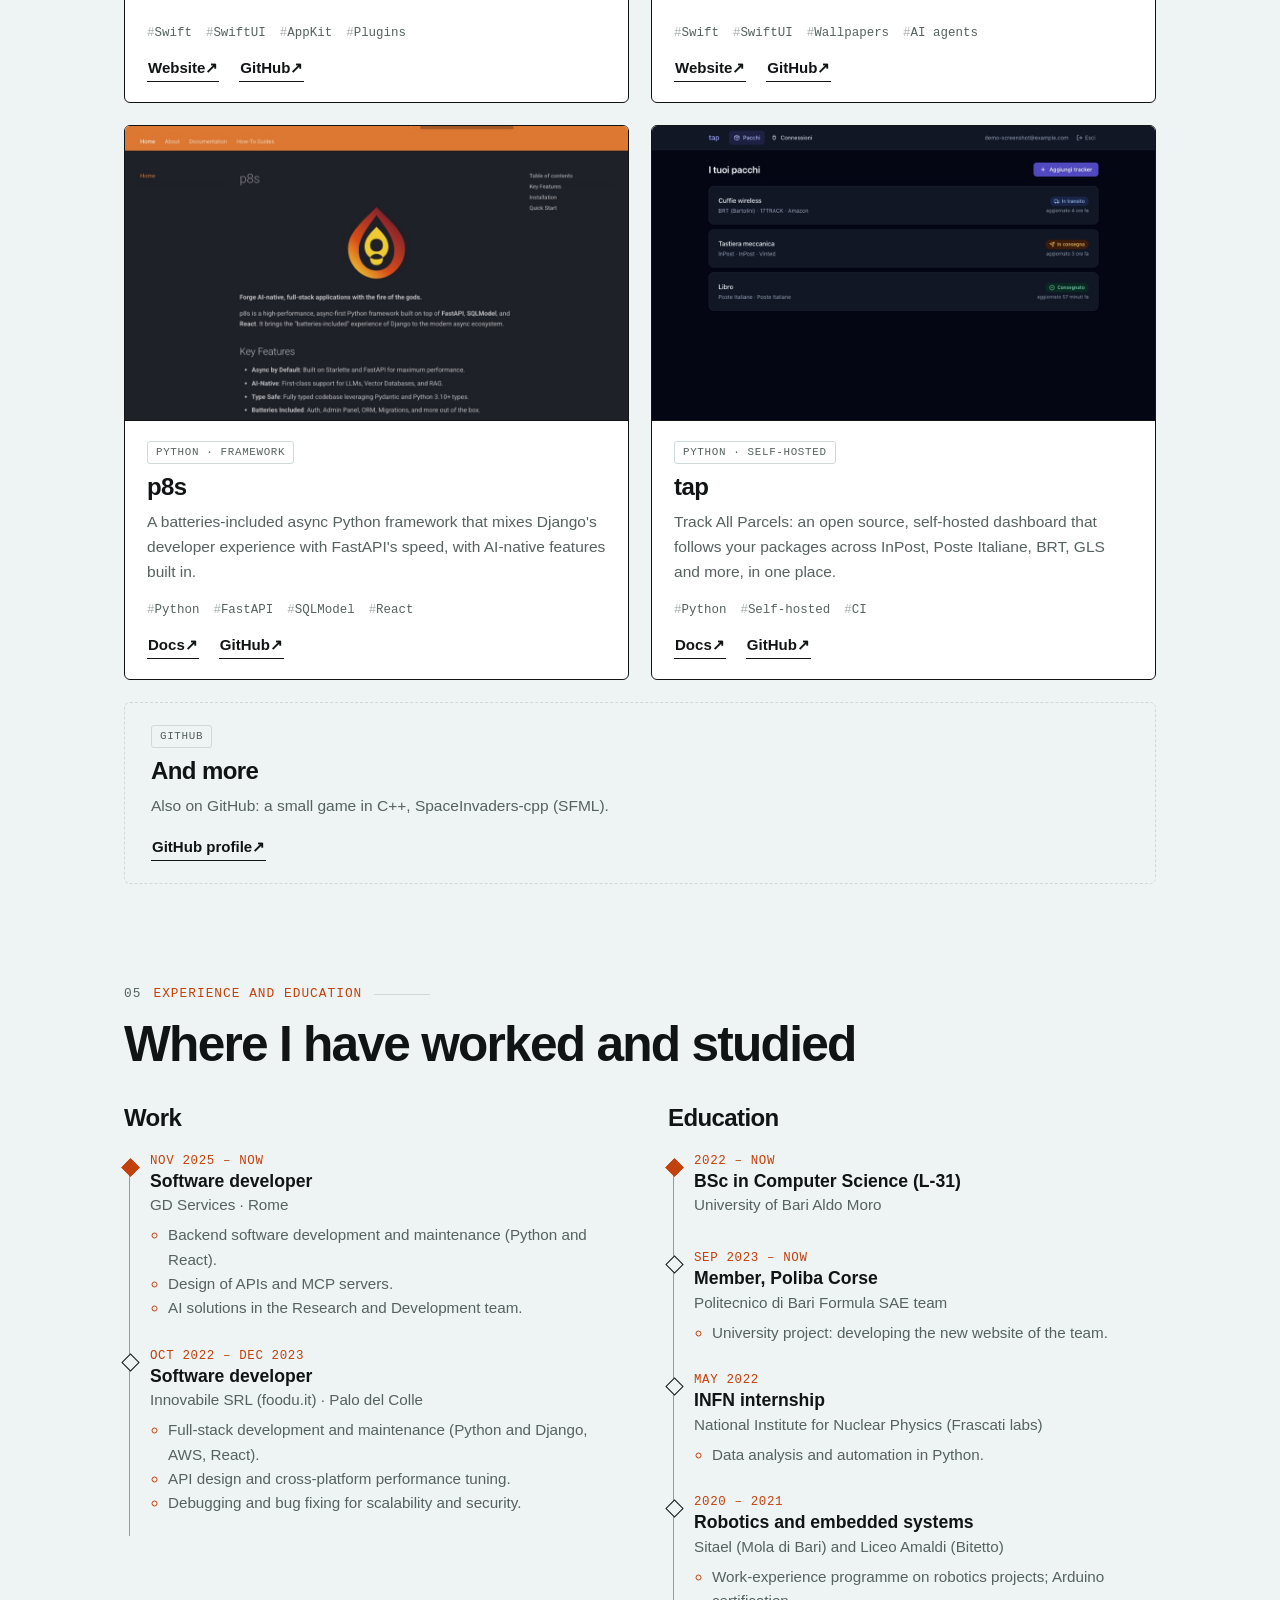
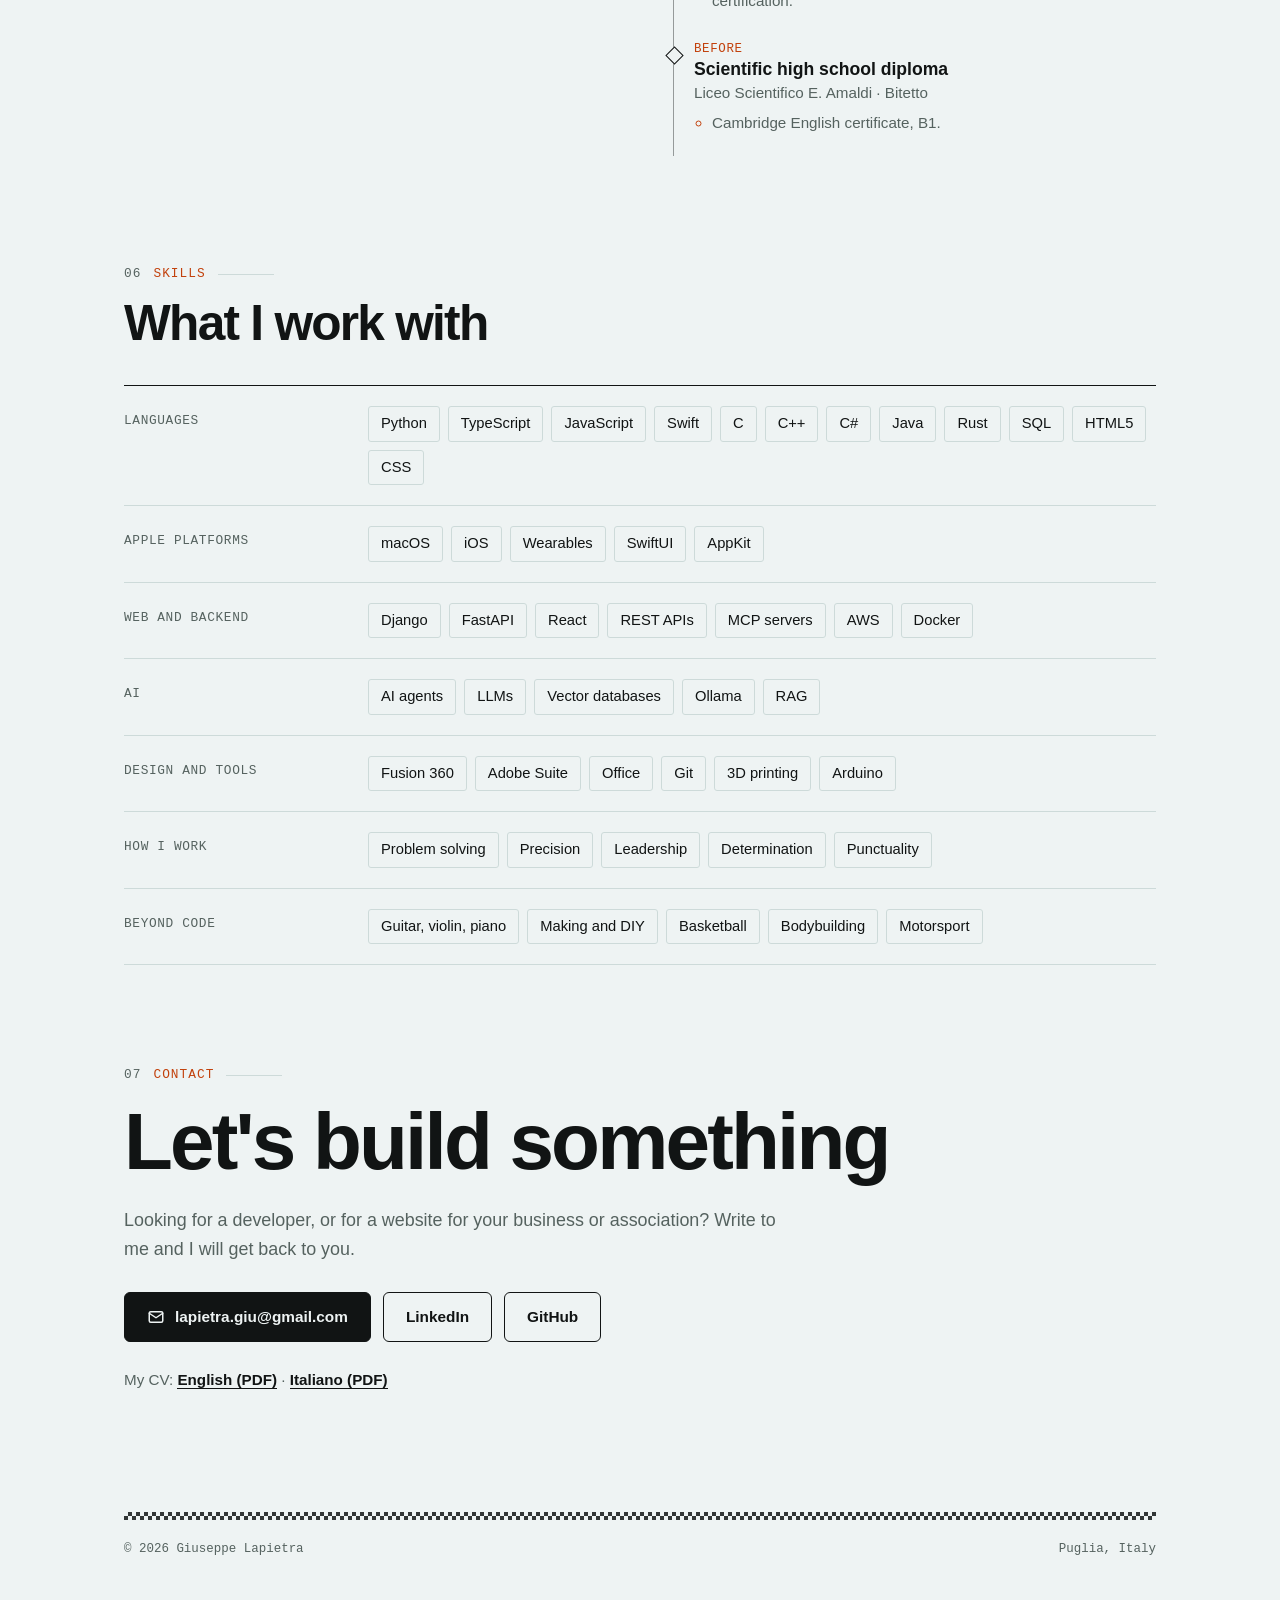
==== commit f232637b: "Portfolio: sharp slanted 3D GL badge, scroll-driven race car, load Three.js after page load The Ligh" ====
--- a/site/index.html
+++ b/site/index.html
@@ -364,11 +364,11 @@
 </dialog>
 
 <footer><span>© <span id="yr"></span> Giuseppe Lapietra</span><span>Puglia, Italy</span></footer>
+<div class="road" id="road" aria-hidden="true"><div class="trail" id="trail"></div><canvas id="car"></canvas></div>
 <button class="totop" id="totop" type="button" aria-label="Back to top"><svg width="18" height="18" viewBox="0 0 24 24" fill="none" stroke="currentColor" stroke-width="2.4" stroke-linecap="round" stroke-linejoin="round"><path d="M12 19V5M5 12l7-7 7 7"/></svg></button>
 
 <script src="js/i18n.js"></script>
-<script src="js/vendor/three.min.js"></script>
-<script src="js/glmark.js"></script>
+<script src="js/load3d.js"></script>
 <script src="js/main.js"></script>
 </body>
 </html>
--- a/site/css/style.css
+++ b/site/css/style.css
@@ -291,3 +291,10 @@
 .mono-wrap::after { left:calc(74% + 24px); width:6px; background:var(--accent2); animation-delay:.65s; }
 @keyframes stripe { to { transform:skewX(-14deg) scaleY(1); } }
 @media (max-width:860px) { .mono-wrap::before, .mono-wrap::after { display:none; } }
+
+/* ---------- The car on the road ---------- */
+.road { position:fixed; left:0; bottom:8px; z-index:35; pointer-events:none; will-change:transform; }
+.road canvas { display:block; }
+.road .trail { position:absolute; right:92%; bottom:22%; height:3px; width:0; opacity:0; background:linear-gradient(90deg, transparent, var(--accent)); box-shadow:0 -7px 0 -1px color-mix(in srgb, var(--accent2) 70%, transparent), 0 7px 0 -1px color-mix(in srgb, var(--accent2) 70%, transparent); }
+.totop { bottom:76px; }
+@media (max-width:640px) { .totop { bottom:calc(60px + env(safe-area-inset-bottom)); } }
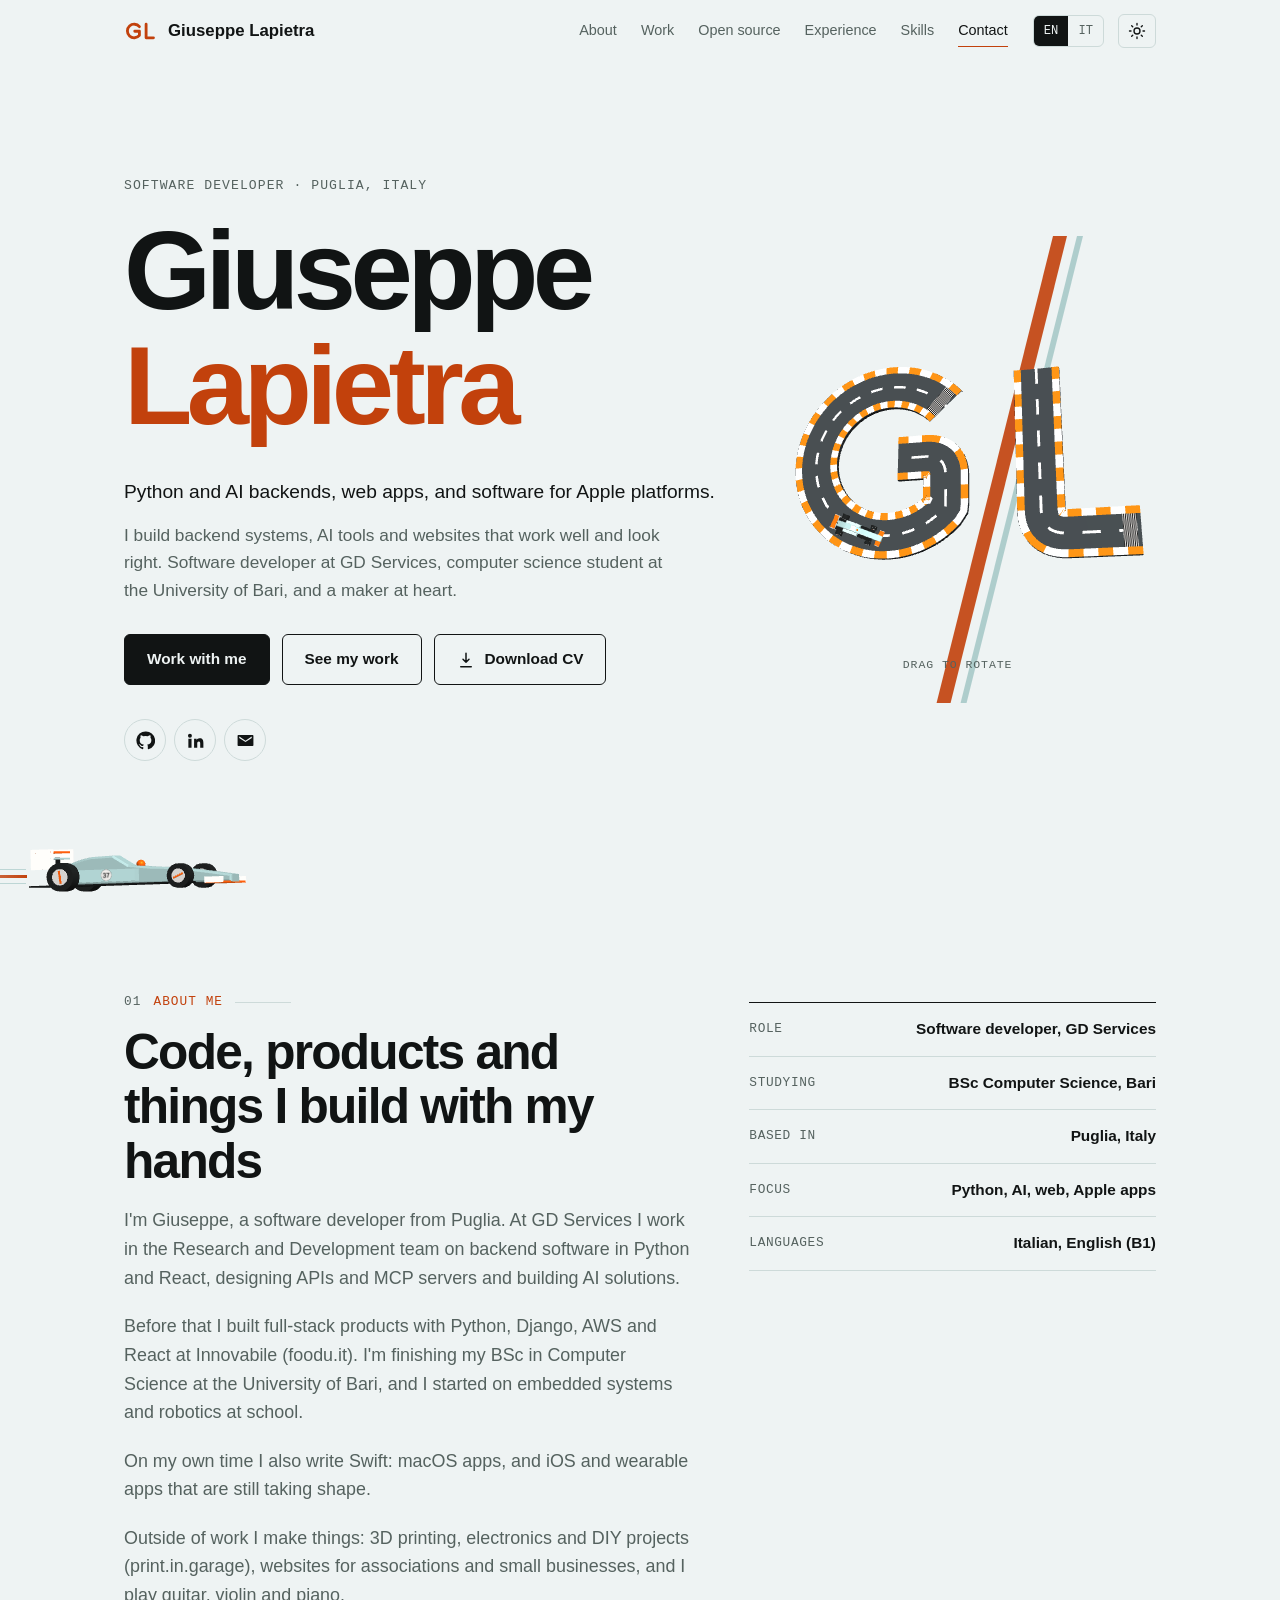
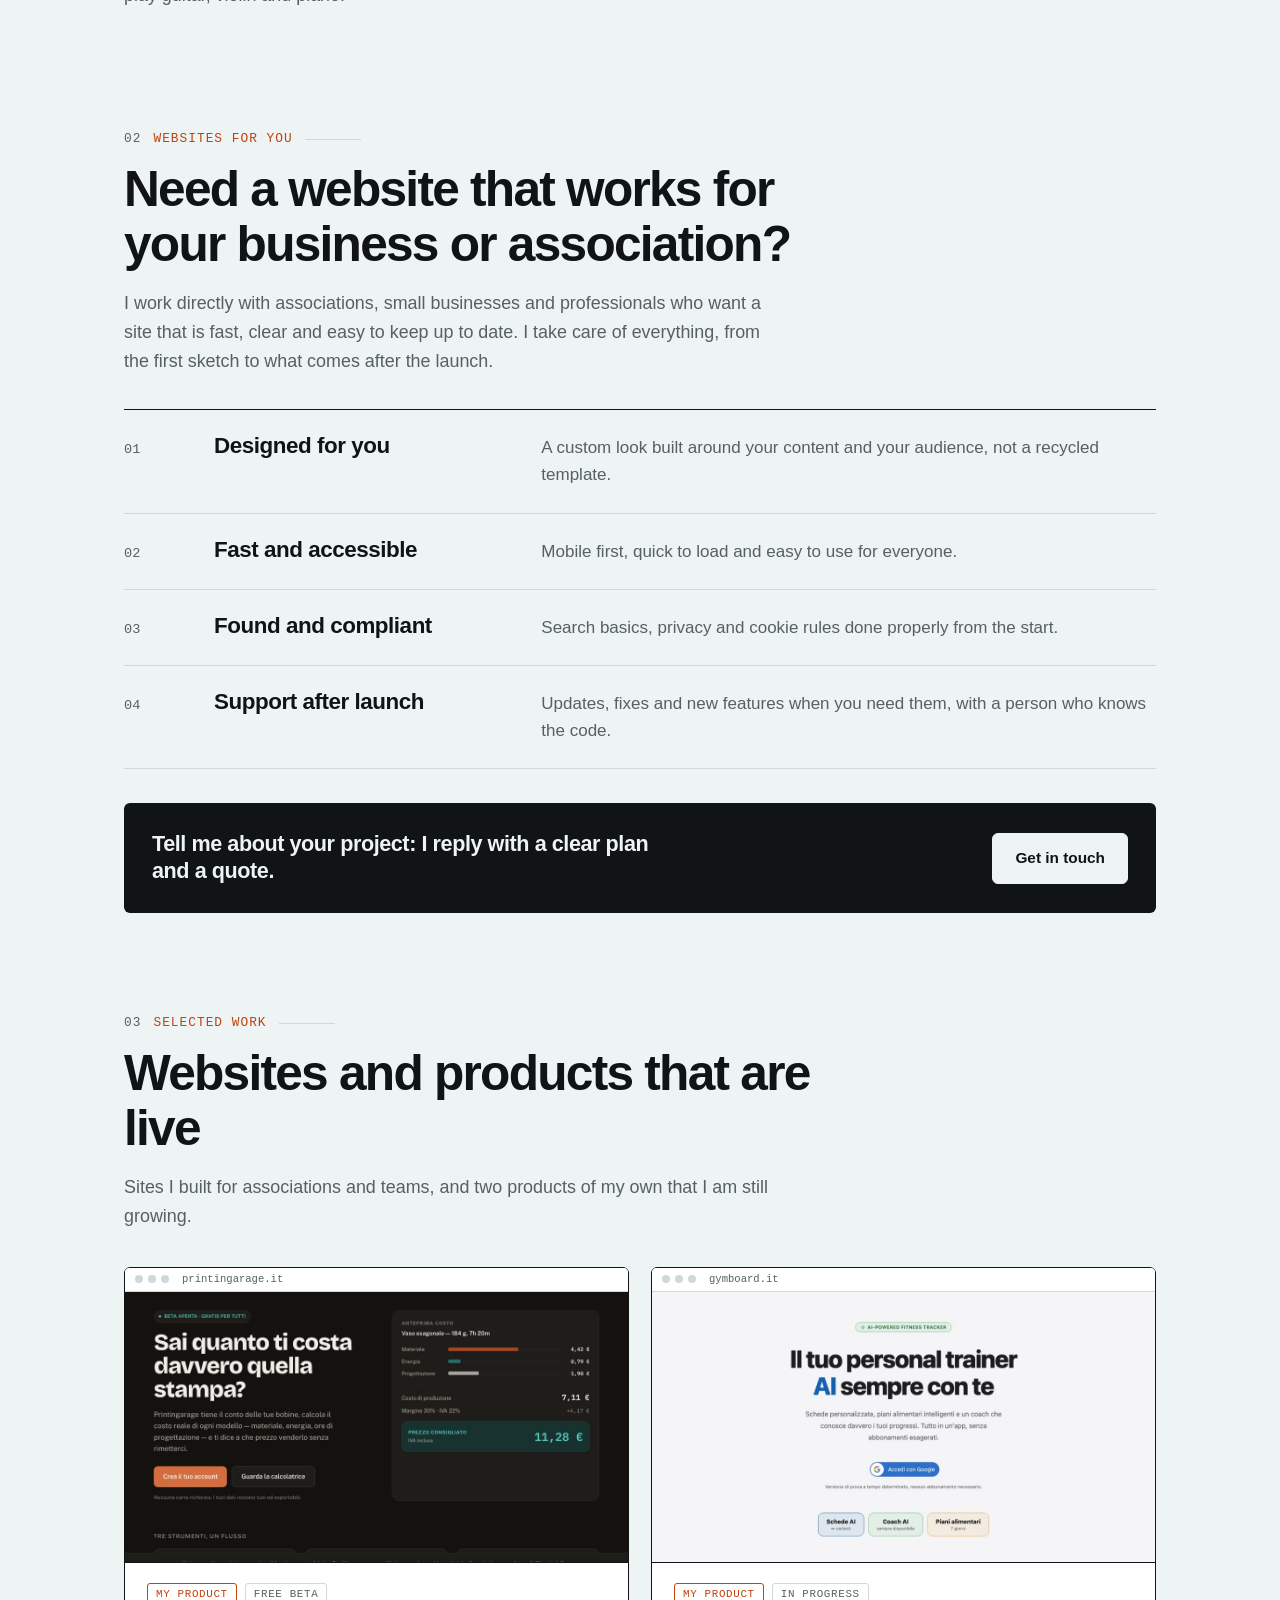
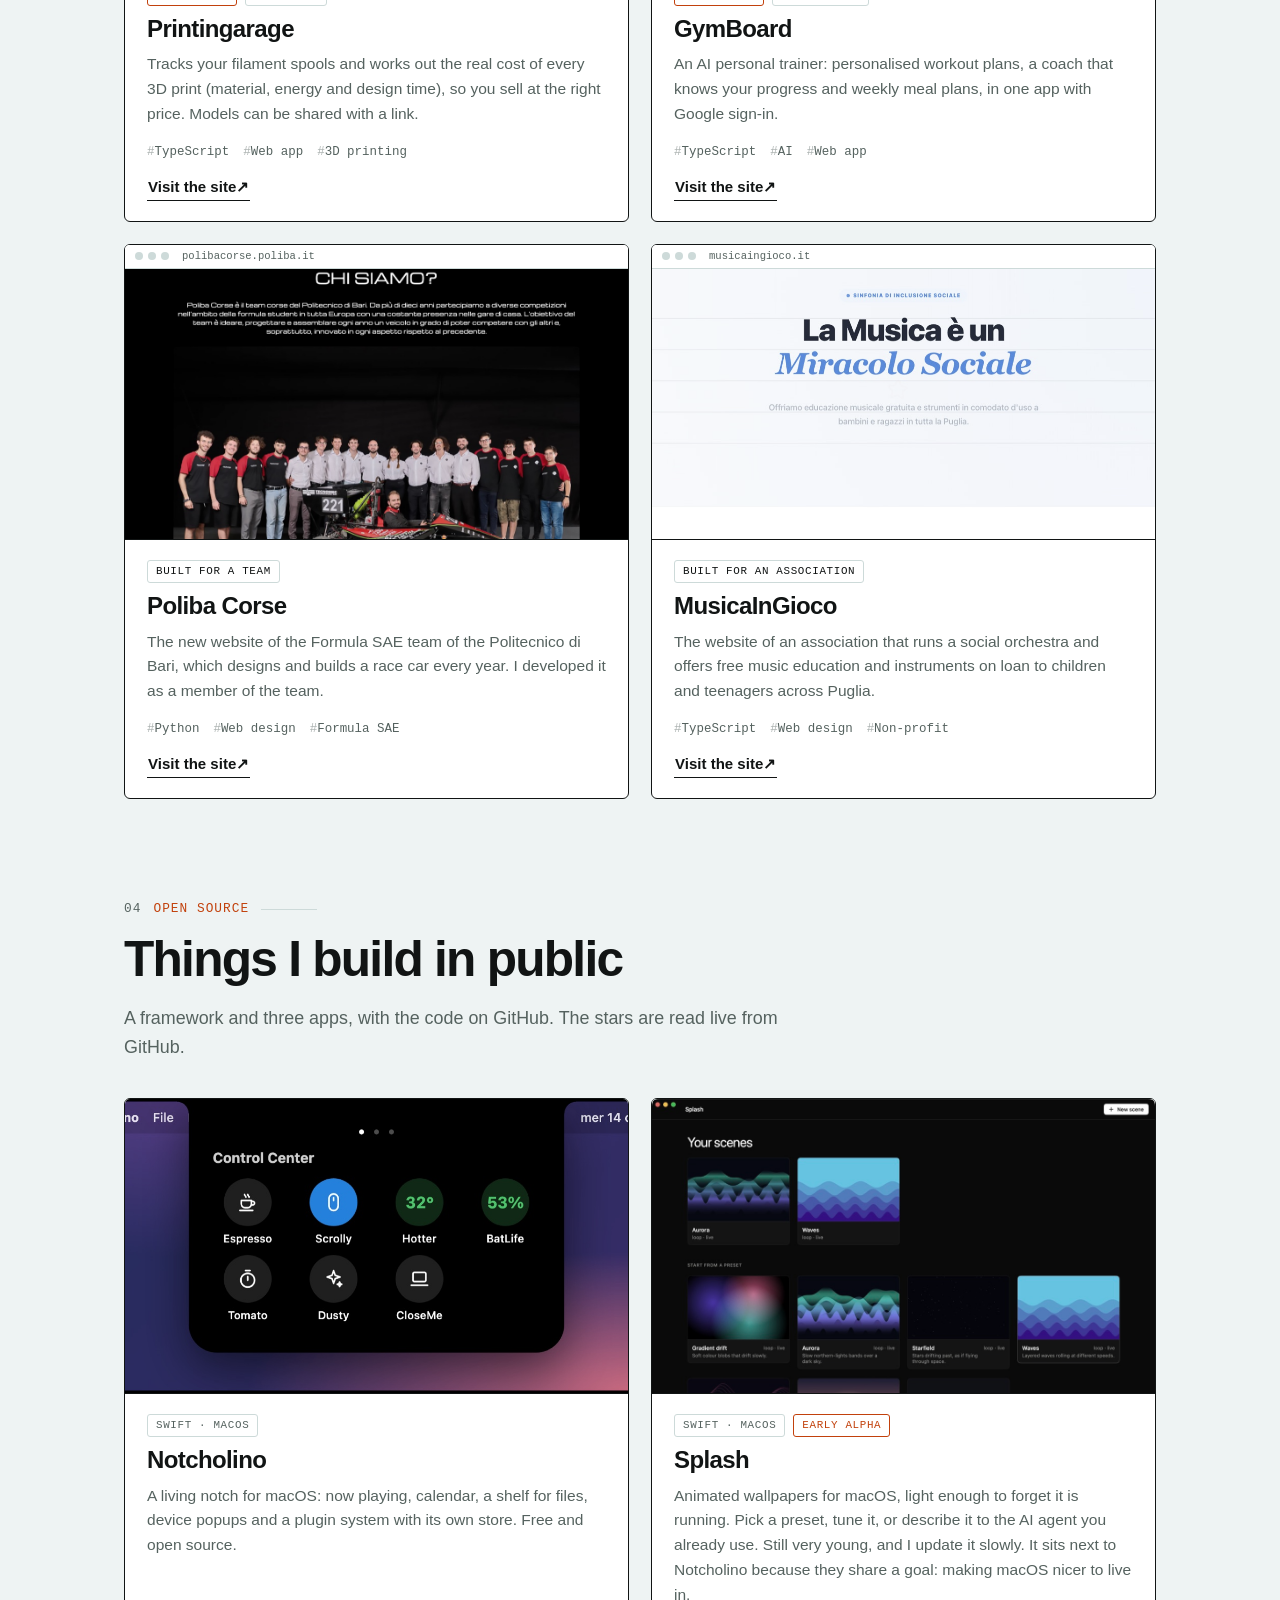
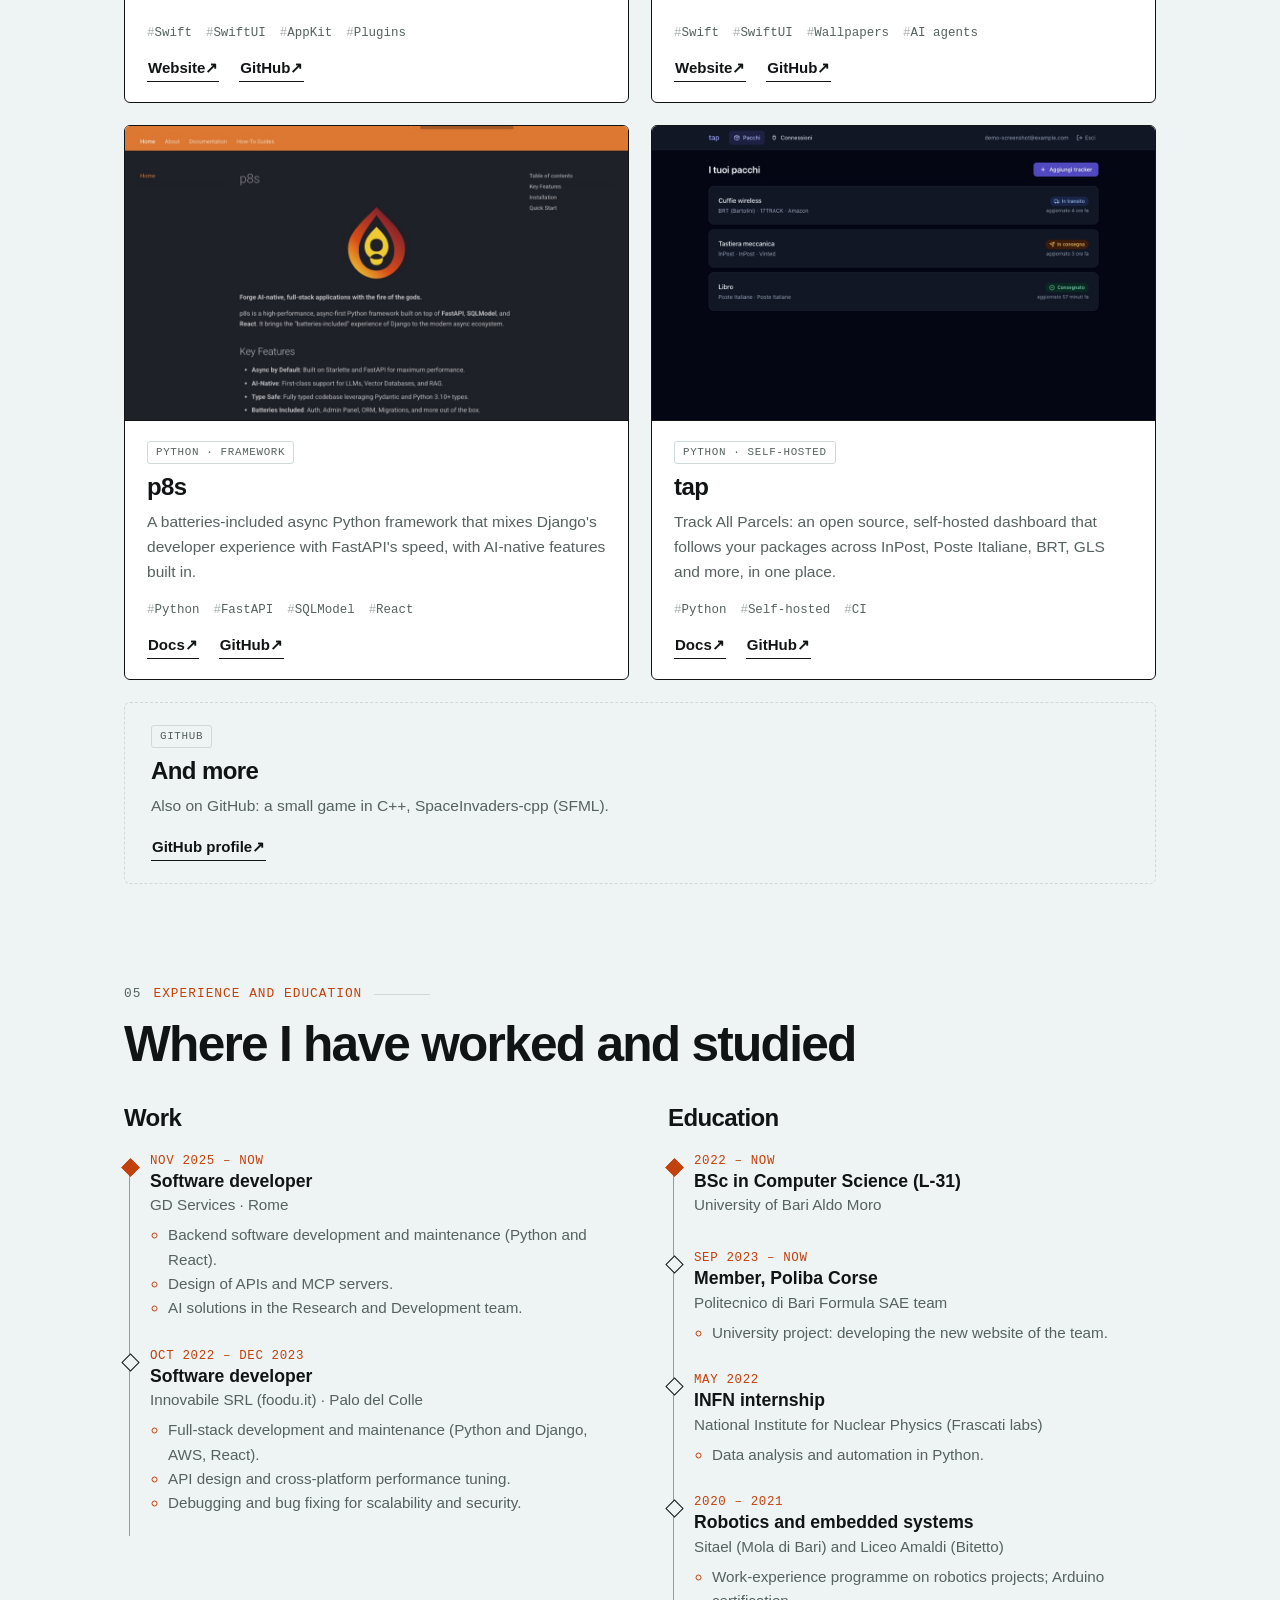
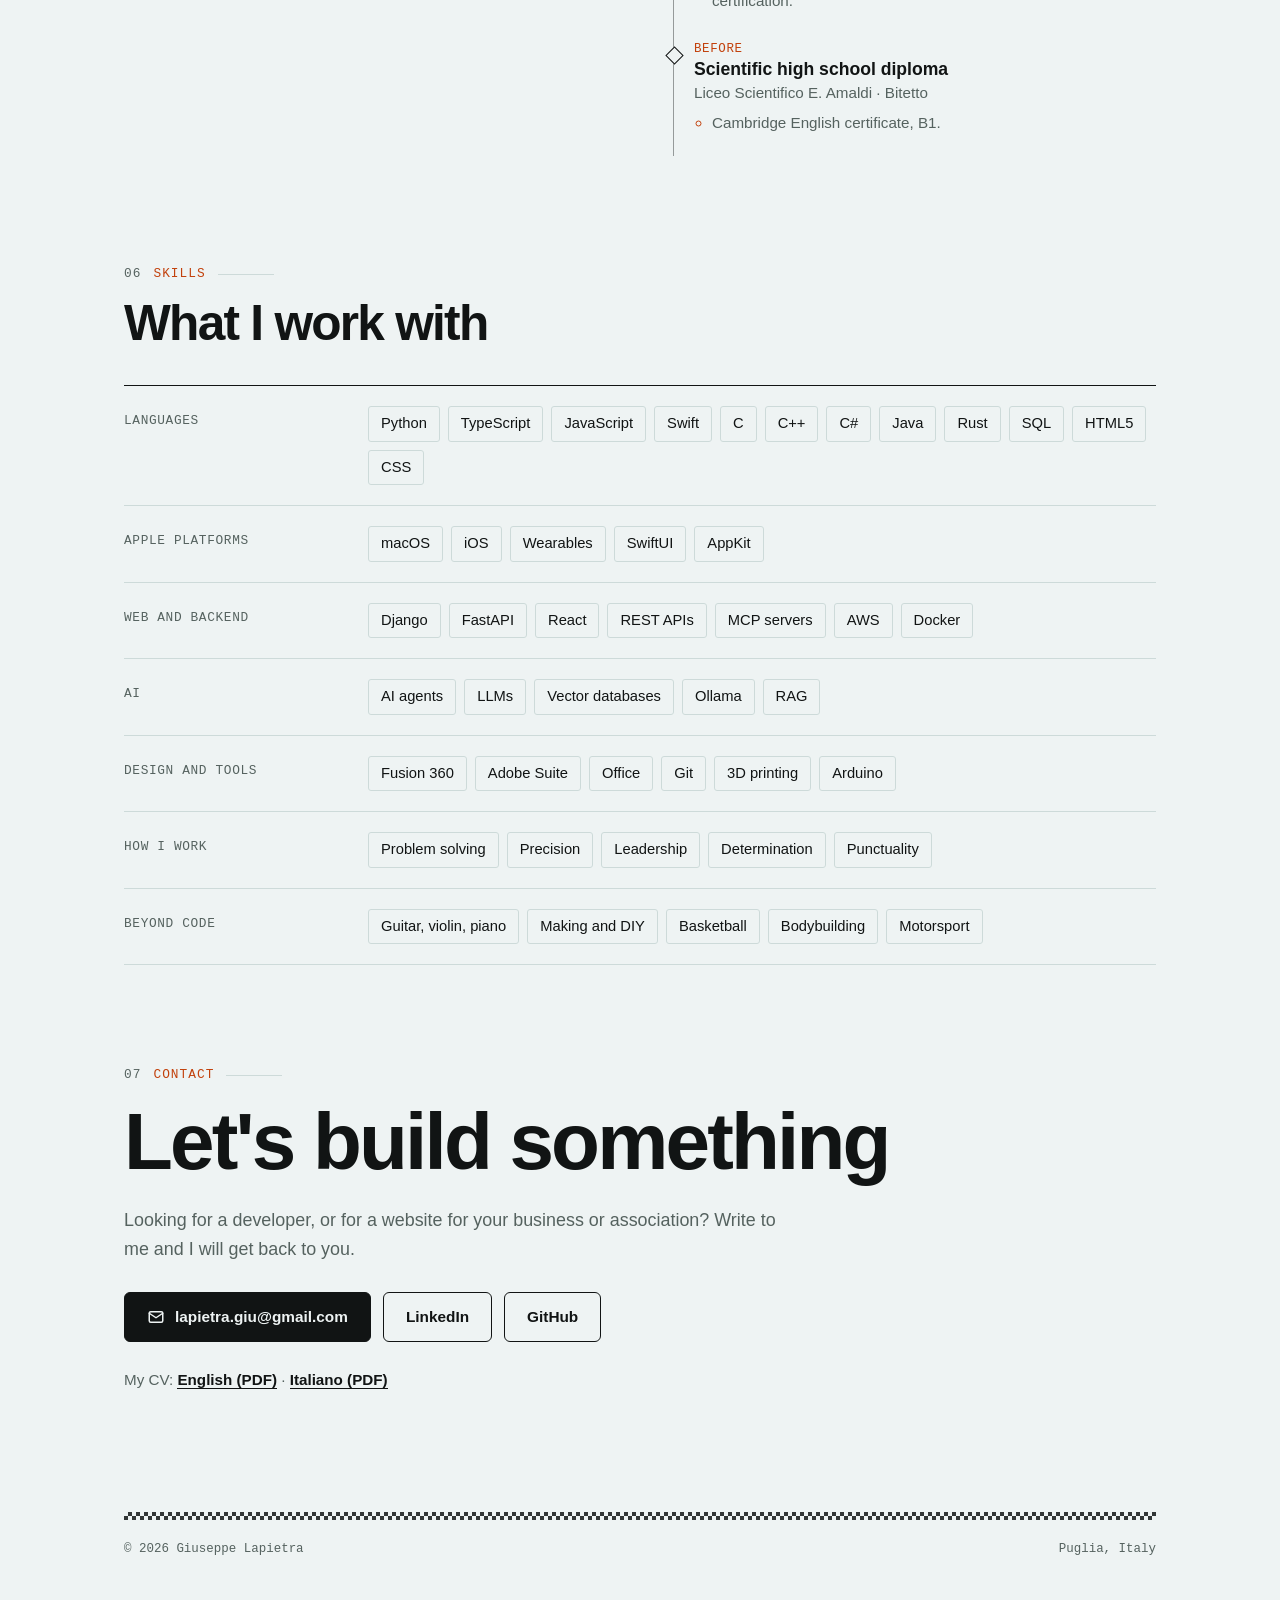
==== commit 52ca7d0f: "Sito su giulapi.dev: indirizzi canonici, sitemap, robots, CV e file CNAME Co-Authored-By: Claude Son" ====
--- a/site/index.html
+++ b/site/index.html
@@ -6,16 +6,16 @@
 <title>Giuseppe Lapietra – Software developer</title>
 <meta name="description" content="Giuseppe Lapietra, software developer from Puglia, Italy. Python and AI backends, full-stack web apps, websites for associations and small businesses, and open-source projects.">
 <link rel="icon" href="assets/favicon.svg" type="image/svg+xml">
-<link rel="canonical" href="https://peppe37.github.io/">
+<link rel="canonical" href="https://giulapi.dev/">
 <meta property="og:title" content="Giuseppe Lapietra – Software developer">
 <meta property="og:description" content="Python and AI backends, full-stack web apps, websites and open-source projects.">
-<meta property="og:image" content="https://peppe37.github.io/assets/og.png">
+<meta property="og:image" content="https://giulapi.dev/assets/og.png">
 <meta property="og:type" content="website">
-<meta property="og:url" content="https://peppe37.github.io/">
+<meta property="og:url" content="https://giulapi.dev/">
 <meta name="twitter:card" content="summary_large_image">
-<meta name="twitter:image" content="https://peppe37.github.io/assets/og.png">
+<meta name="twitter:image" content="https://giulapi.dev/assets/og.png">
 <script type="application/ld+json">
-{"@context":"https://schema.org","@type":"Person","name":"Giuseppe Lapietra","jobTitle":"Software developer","url":"https://peppe37.github.io/","email":"mailto:lapietra.giu@gmail.com","sameAs":["https://github.com/Peppe37","https://www.linkedin.com/in/giuseppe-lapietra/"],"alumniOf":{"@type":"CollegeOrUniversity","name":"Università degli Studi di Bari Aldo Moro"},"address":{"@type":"PostalAddress","addressRegion":"Puglia","addressCountry":"IT"}}
+{"@context":"https://schema.org","@type":"Person","name":"Giuseppe Lapietra","jobTitle":"Software developer","url":"https://giulapi.dev/","email":"mailto:lapietra.giu@gmail.com","sameAs":["https://github.com/Peppe37","https://www.linkedin.com/in/giuseppe-lapietra/"],"alumniOf":{"@type":"CollegeOrUniversity","name":"Università degli Studi di Bari Aldo Moro"},"address":{"@type":"PostalAddress","addressRegion":"Puglia","addressCountry":"IT"}}
 </script>
 <meta name="theme-color" content="#eef3f3" media="(prefers-color-scheme: light)">
 <meta name="theme-color" content="#121313" media="(prefers-color-scheme: dark)">
@@ -194,7 +194,7 @@
           <h3>Notcholino</h3>
           <p data-i18n="oNotch">A living notch for macOS: now playing, calendar, a shelf for files, device popups and a plugin system with its own store. Free and open source.</p>
           <div class="tags"><span>Swift</span><span>SwiftUI</span><span>AppKit</span><span>Plugins</span></div>
-          <div class="links"><a href="https://peppe37.github.io/Notcholino/" target="_blank" rel="noopener" data-i18n="site">Website</a><a href="https://github.com/Peppe37/Notcholino" target="_blank" rel="noopener">GitHub</a></div>
+          <div class="links"><a href="https://giulapi.dev/Notcholino/" target="_blank" rel="noopener" data-i18n="site">Website</a><a href="https://github.com/Peppe37/Notcholino" target="_blank" rel="noopener">GitHub</a></div>
         </div>
       </article>
 
@@ -206,7 +206,7 @@
           <h3>Splash</h3>
           <p data-i18n="oSplash">Animated wallpapers for macOS, light enough to forget it is running. Pick a preset, tune it, or describe it to the AI agent you already use. Still very young, and I update it slowly. It sits next to Notcholino because they share a goal: making macOS nicer to live in.</p>
           <div class="tags"><span>Swift</span><span>SwiftUI</span><span>Wallpapers</span><span>AI agents</span></div>
-          <div class="links"><a href="https://peppe37.github.io/Splash/" target="_blank" rel="noopener" data-i18n="site">Website</a><a href="https://github.com/Peppe37/Splash" target="_blank" rel="noopener">GitHub</a></div>
+          <div class="links"><a href="https://giulapi.dev/Splash/" target="_blank" rel="noopener" data-i18n="site">Website</a><a href="https://github.com/Peppe37/Splash" target="_blank" rel="noopener">GitHub</a></div>
         </div>
       </article>
 
@@ -217,7 +217,7 @@
           <h3>p8s</h3>
           <p data-i18n="oP8s">A batteries-included async Python framework that mixes Django's developer experience with FastAPI's speed, with AI-native features built in.</p>
           <div class="tags"><span>Python</span><span>FastAPI</span><span>SQLModel</span><span>React</span></div>
-          <div class="links"><a href="https://peppe37.github.io/p8s/" target="_blank" rel="noopener" data-i18n="docs">Docs</a><a href="https://github.com/Peppe37/p8s" target="_blank" rel="noopener">GitHub</a></div>
+          <div class="links"><a href="https://giulapi.dev/p8s/" target="_blank" rel="noopener" data-i18n="docs">Docs</a><a href="https://github.com/Peppe37/p8s" target="_blank" rel="noopener">GitHub</a></div>
         </div>
       </article>
 
@@ -228,7 +228,7 @@
           <h3>tap</h3>
           <p data-i18n="oTap">Track All Parcels: an open source, self-hosted dashboard that follows your packages across InPost, Poste Italiane, BRT, GLS and more, in one place.</p>
           <div class="tags"><span>Python</span><span>Self-hosted</span><span>CI</span></div>
-          <div class="links"><a href="https://peppe37.github.io/tap/" target="_blank" rel="noopener" data-i18n="docs">Docs</a><a href="https://github.com/Peppe37/tap" target="_blank" rel="noopener">GitHub</a></div>
+          <div class="links"><a href="https://giulapi.dev/tap/" target="_blank" rel="noopener" data-i18n="docs">Docs</a><a href="https://github.com/Peppe37/tap" target="_blank" rel="noopener">GitHub</a></div>
         </div>
       </article>
       <article class="card rv morecard">
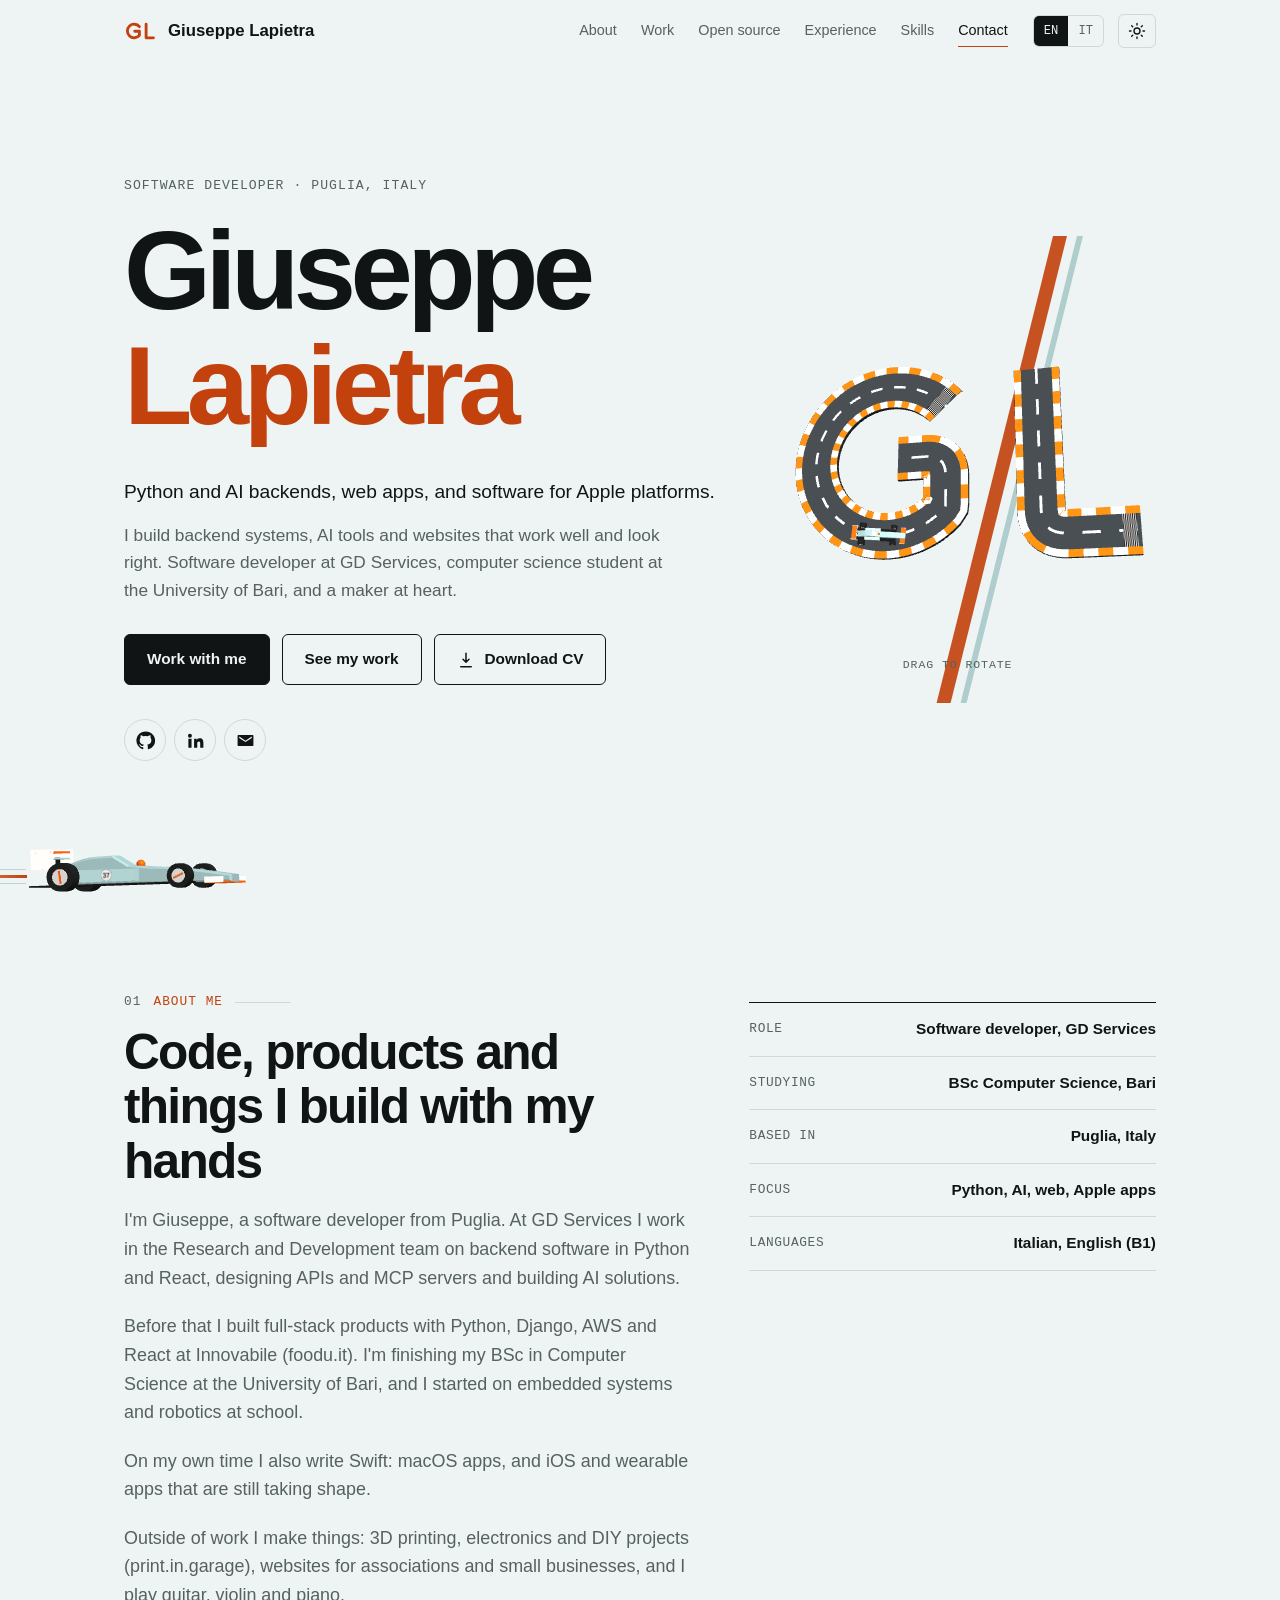
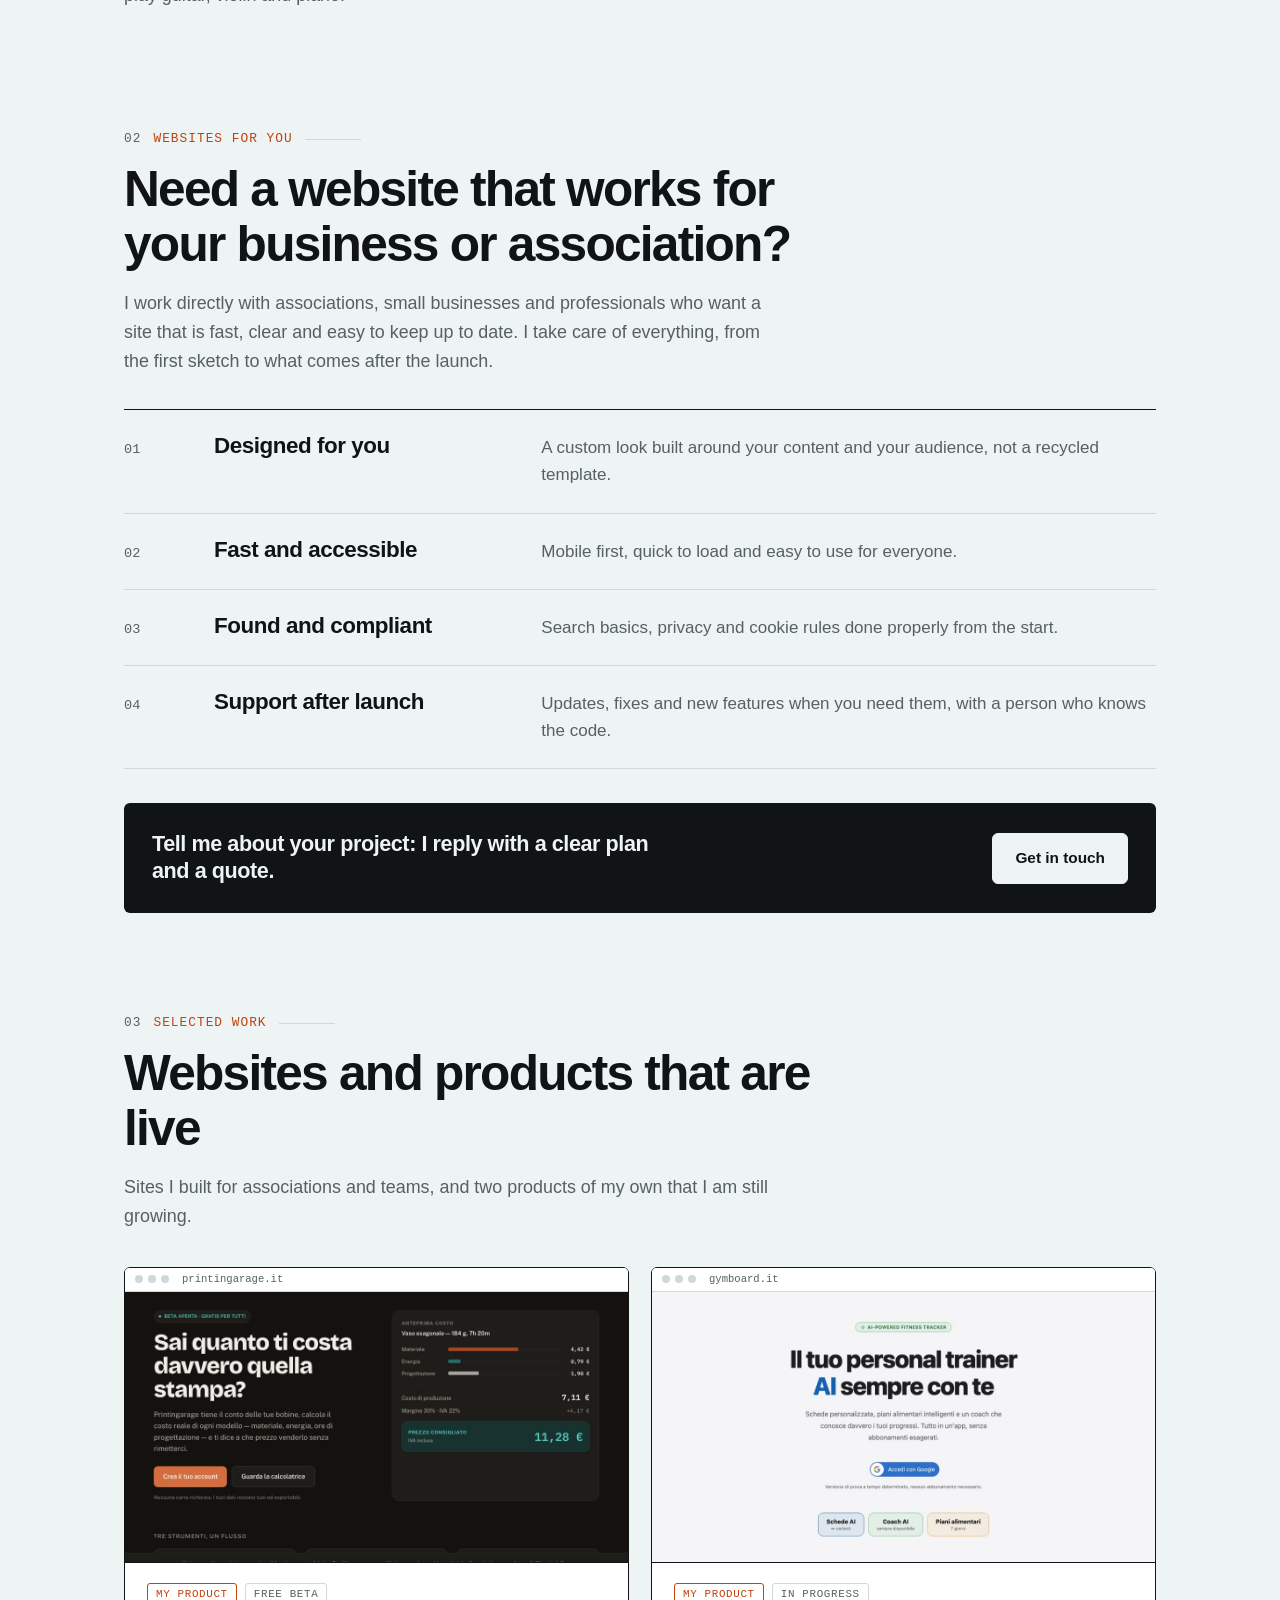
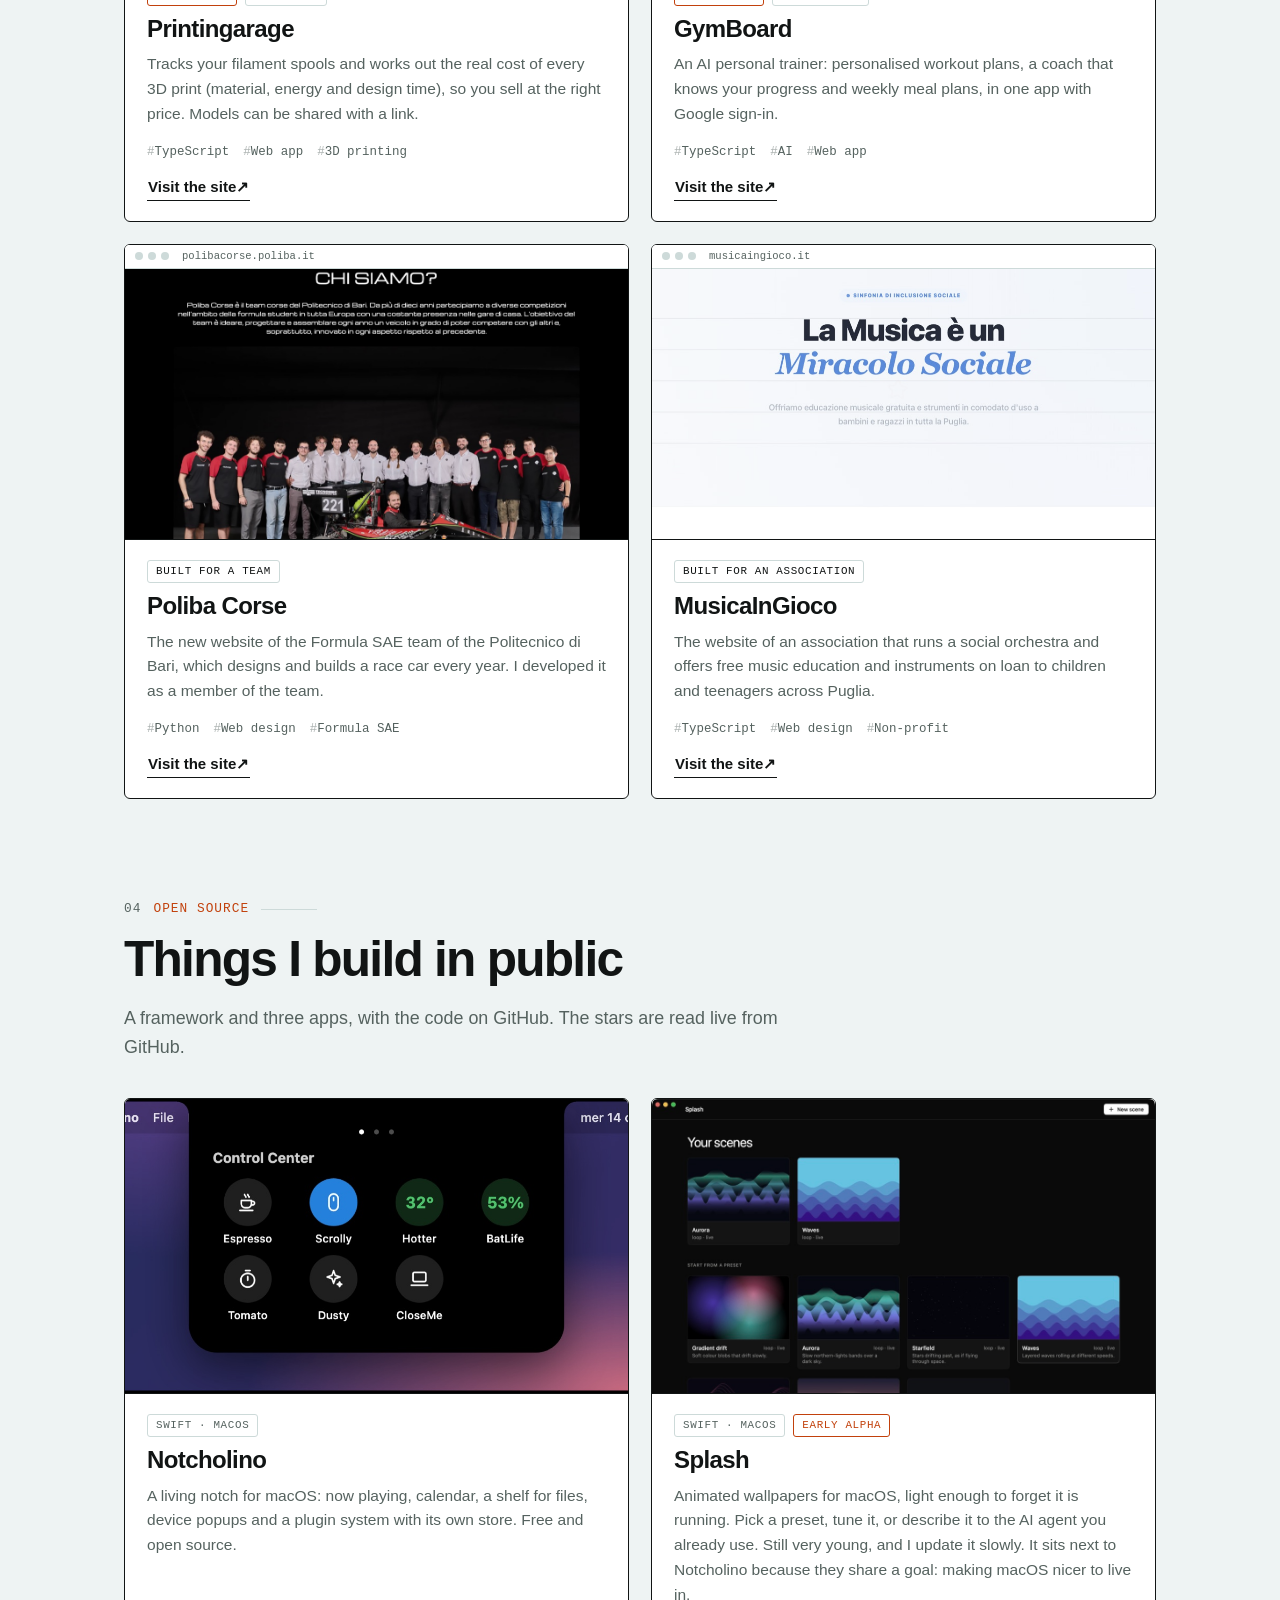
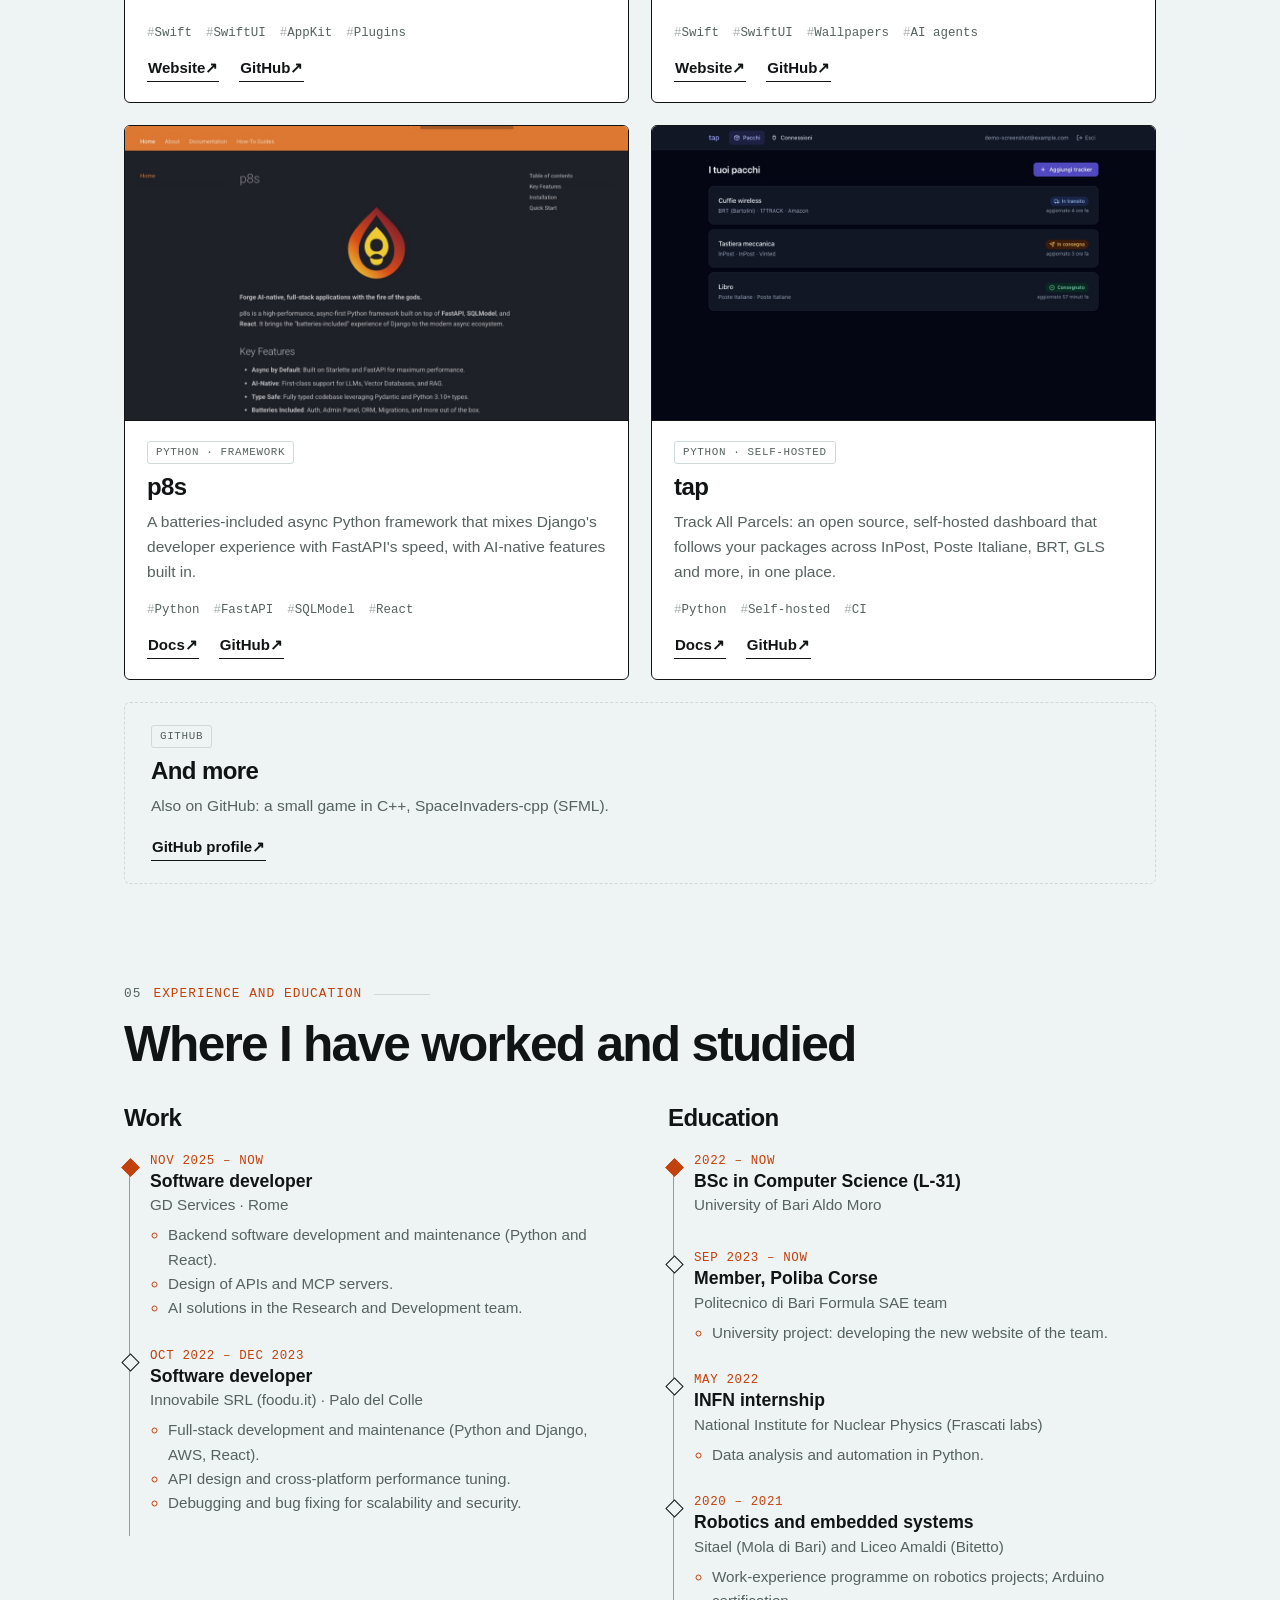
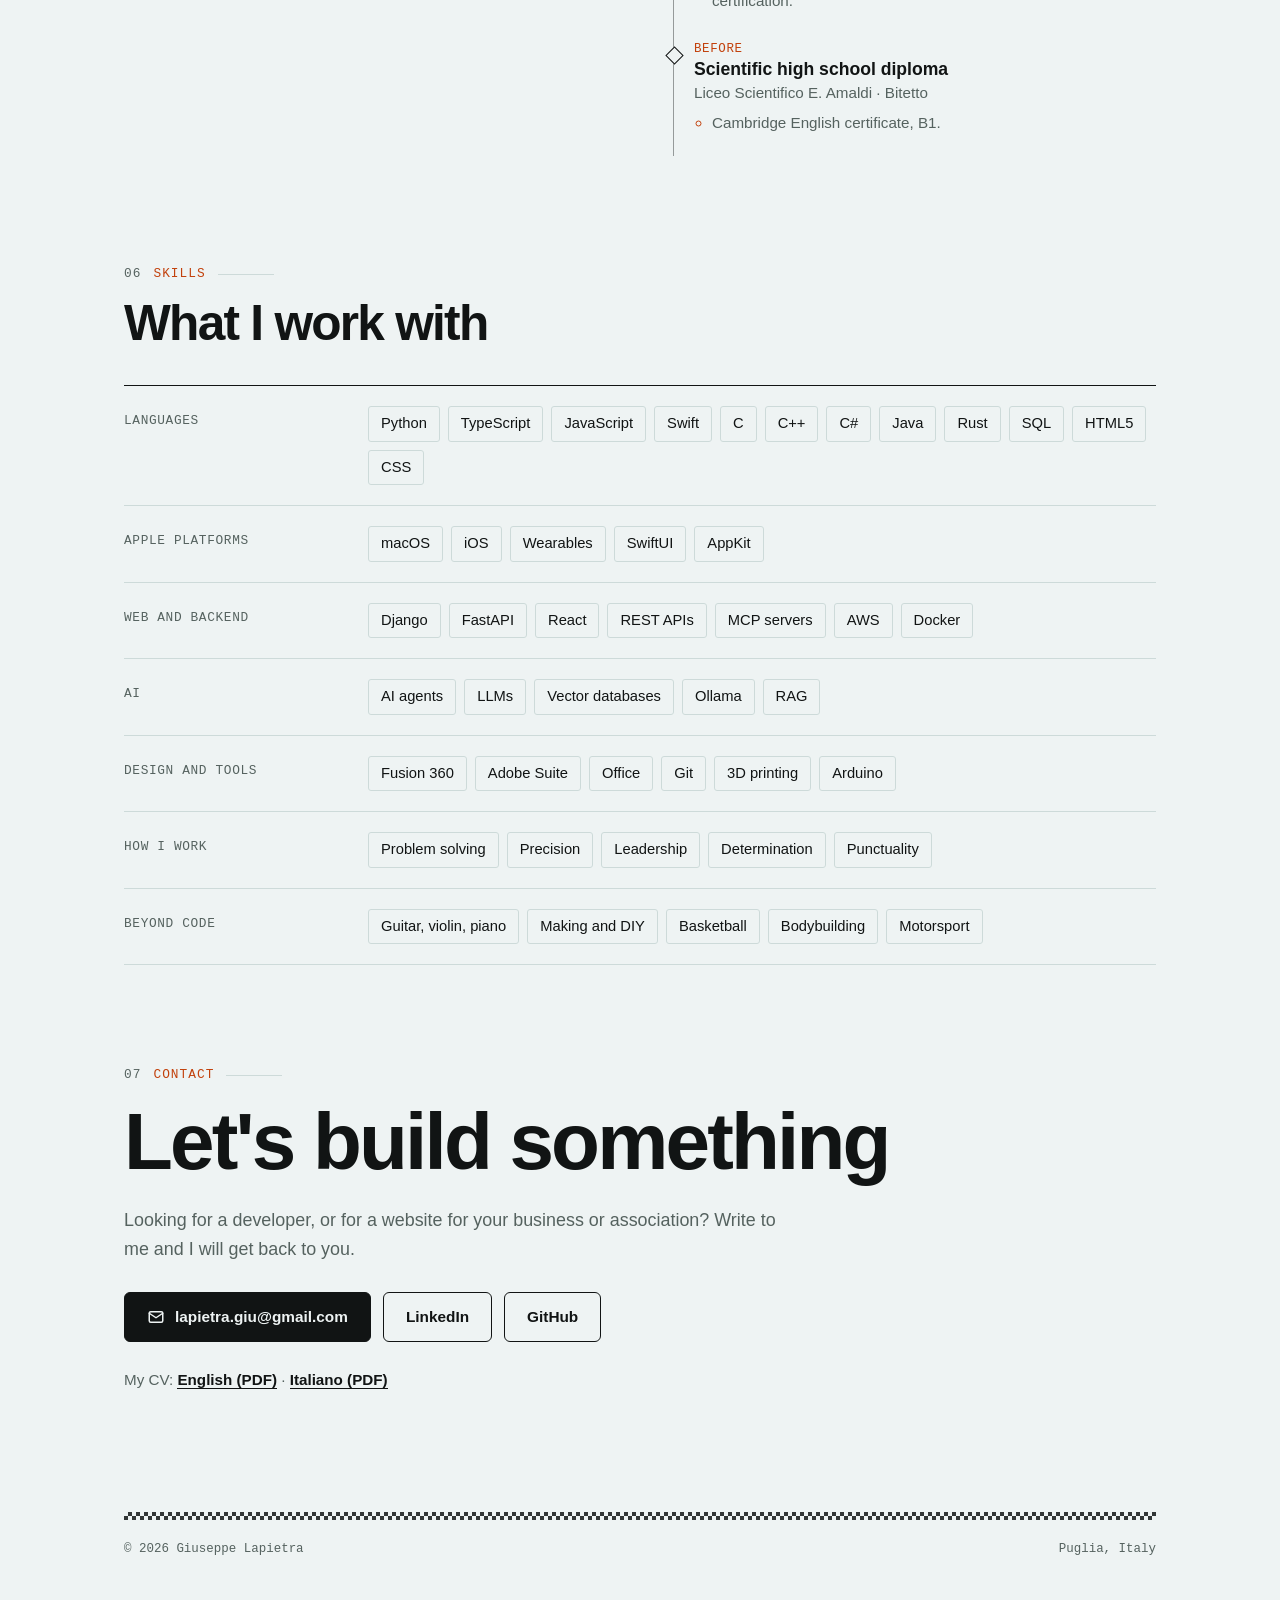
==== commit d1ee5c44: "Favicon, icona iOS e immagine di anteprima nei colori del portfolio (scuro, arancio, verde acqua), c" ====
--- a/site/index.html
+++ b/site/index.html
@@ -6,14 +6,19 @@
 <title>Giuseppe Lapietra – Software developer</title>
 <meta name="description" content="Giuseppe Lapietra, software developer from Puglia, Italy. Python and AI backends, full-stack web apps, websites for associations and small businesses, and open-source projects.">
 <link rel="icon" href="assets/favicon.svg" type="image/svg+xml">
+<link rel="alternate icon" href="assets/favicon-32.png" type="image/png" sizes="32x32">
+<link rel="apple-touch-icon" href="assets/apple-touch-icon.png">
 <link rel="canonical" href="https://giulapi.dev/">
 <meta property="og:title" content="Giuseppe Lapietra – Software developer">
 <meta property="og:description" content="Python and AI backends, full-stack web apps, websites and open-source projects.">
-<meta property="og:image" content="https://giulapi.dev/assets/og.png">
+<meta property="og:image" content="https://giulapi.dev/assets/og-giulapi.png">
+<meta property="og:image:width" content="1200">
+<meta property="og:image:height" content="630">
+<meta property="og:image:alt" content="Giuseppe Lapietra, software developer: GL monogram and number 37 on a dark background with orange accents">
 <meta property="og:type" content="website">
 <meta property="og:url" content="https://giulapi.dev/">
 <meta name="twitter:card" content="summary_large_image">
-<meta name="twitter:image" content="https://giulapi.dev/assets/og.png">
+<meta name="twitter:image" content="https://giulapi.dev/assets/og-giulapi.png">
 <script type="application/ld+json">
 {"@context":"https://schema.org","@type":"Person","name":"Giuseppe Lapietra","jobTitle":"Software developer","url":"https://giulapi.dev/","email":"mailto:lapietra.giu@gmail.com","sameAs":["https://github.com/Peppe37","https://www.linkedin.com/in/giuseppe-lapietra/"],"alumniOf":{"@type":"CollegeOrUniversity","name":"Università degli Studi di Bari Aldo Moro"},"address":{"@type":"PostalAddress","addressRegion":"Puglia","addressCountry":"IT"}}
 </script>
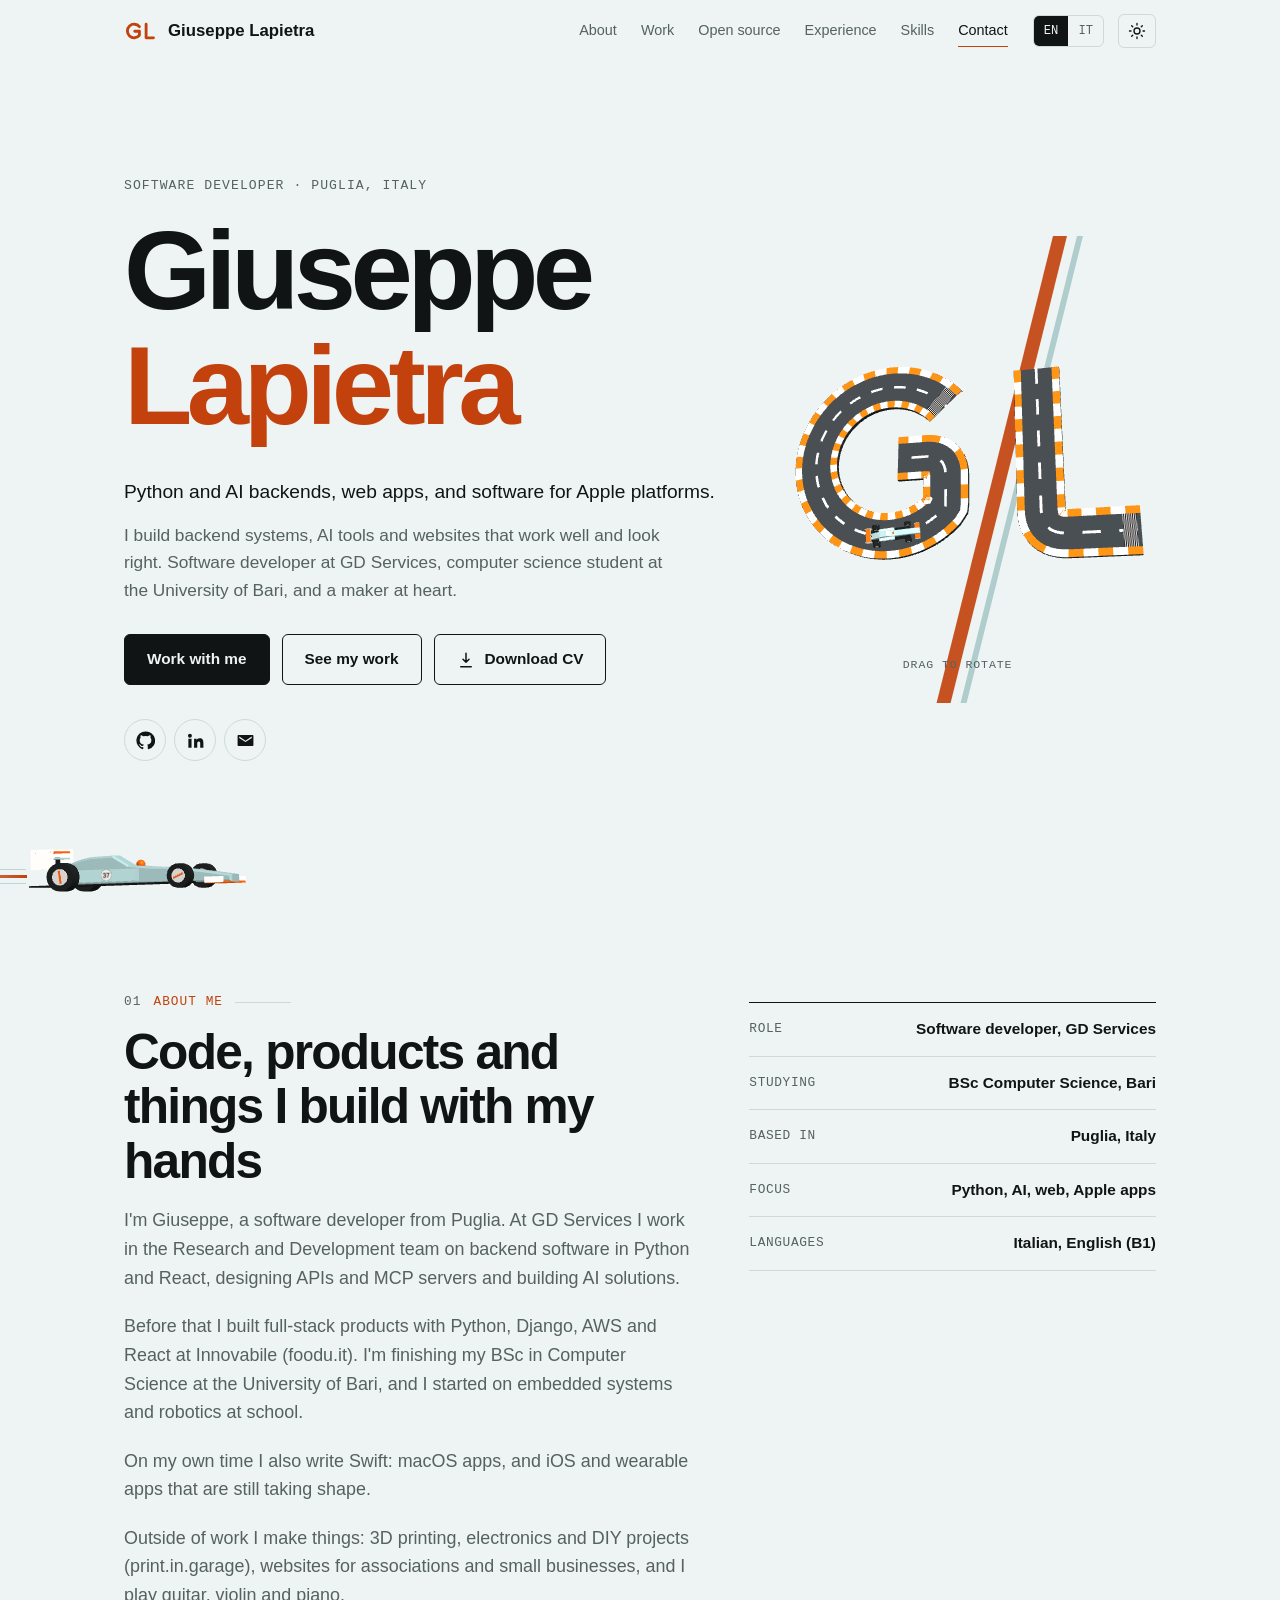
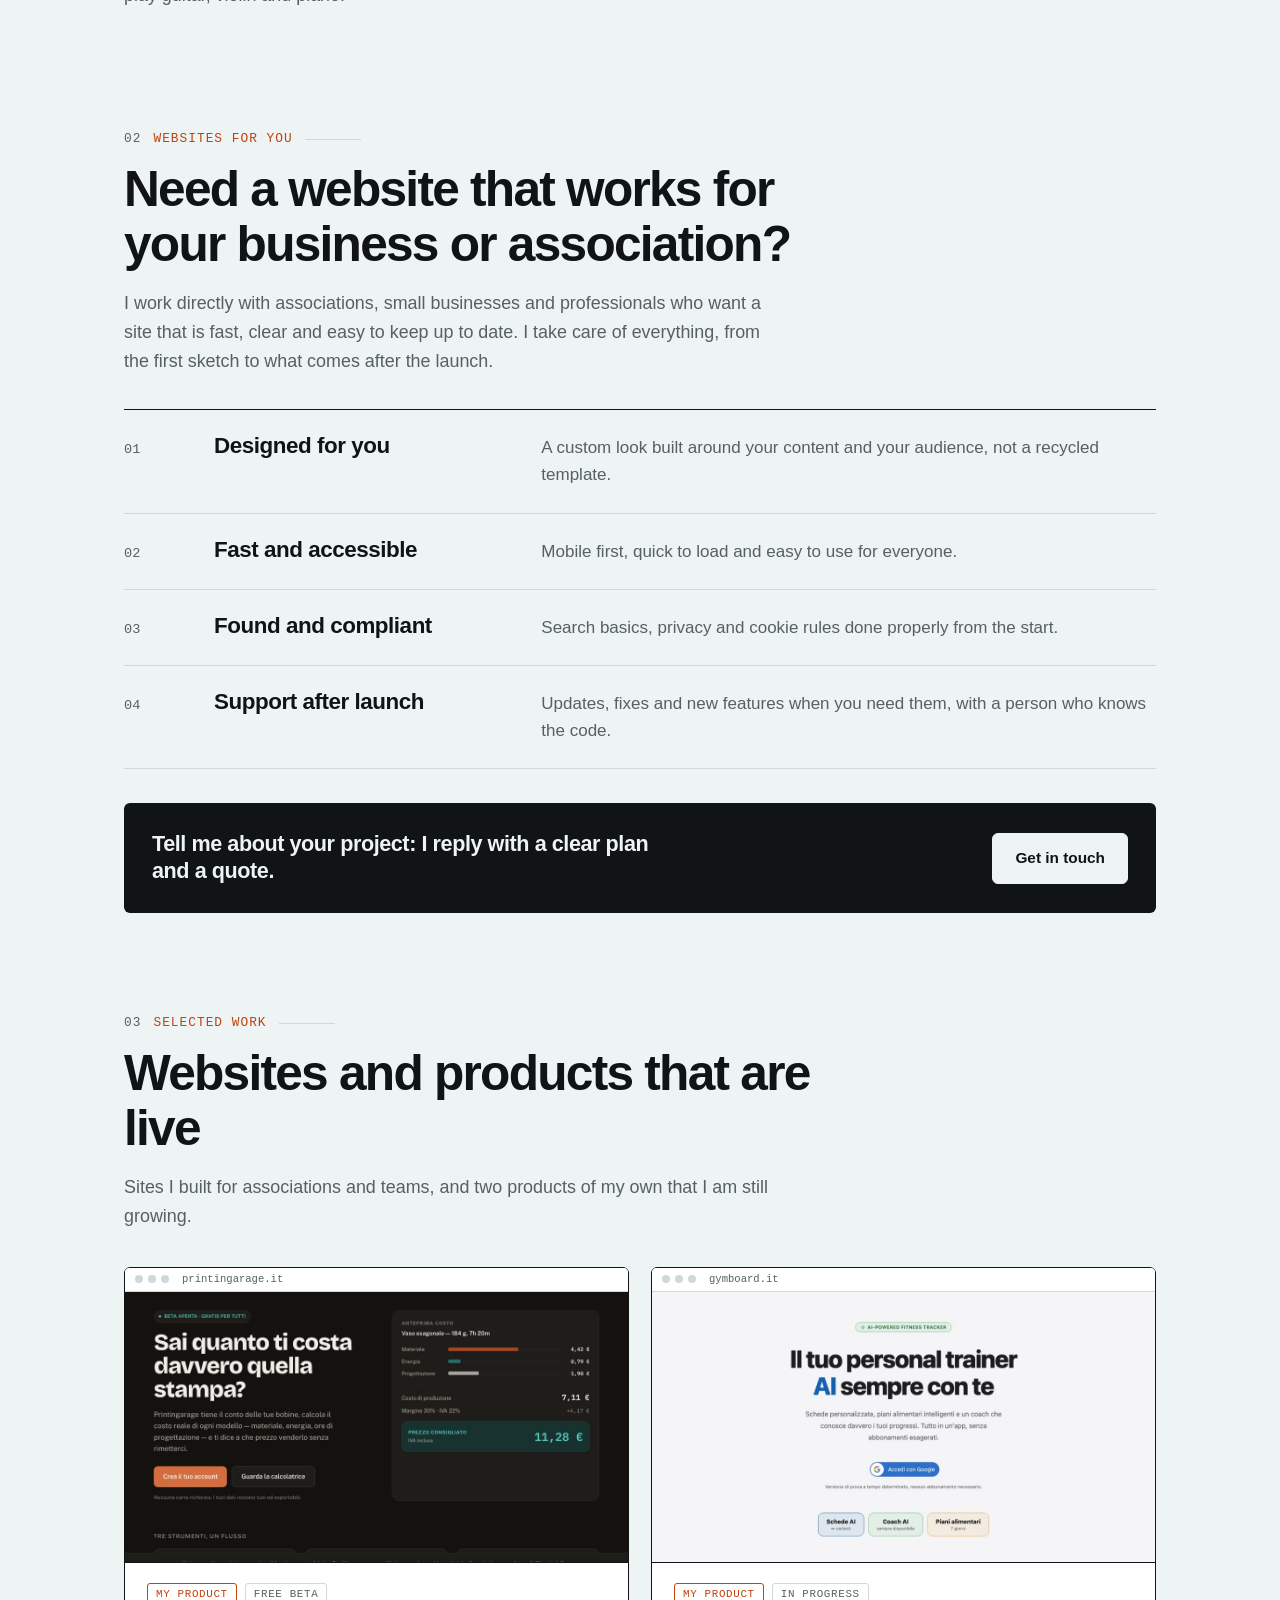
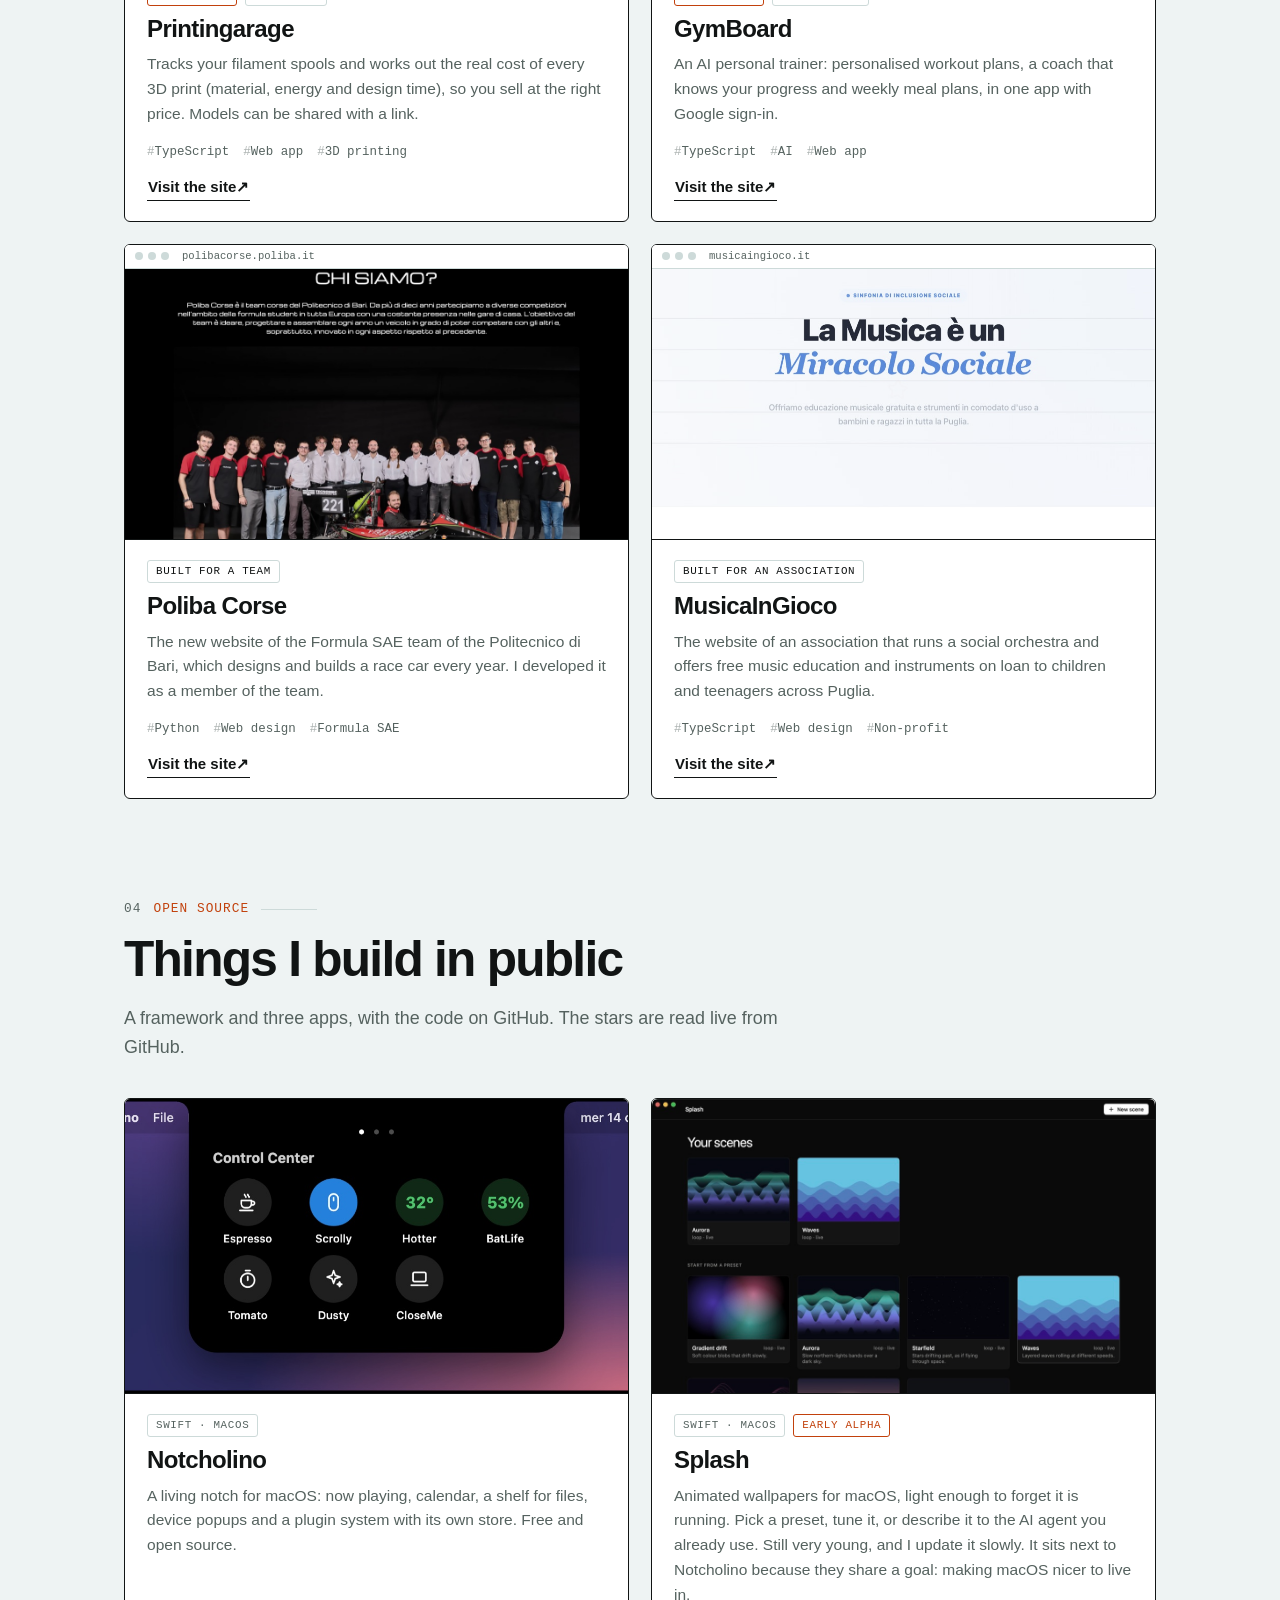
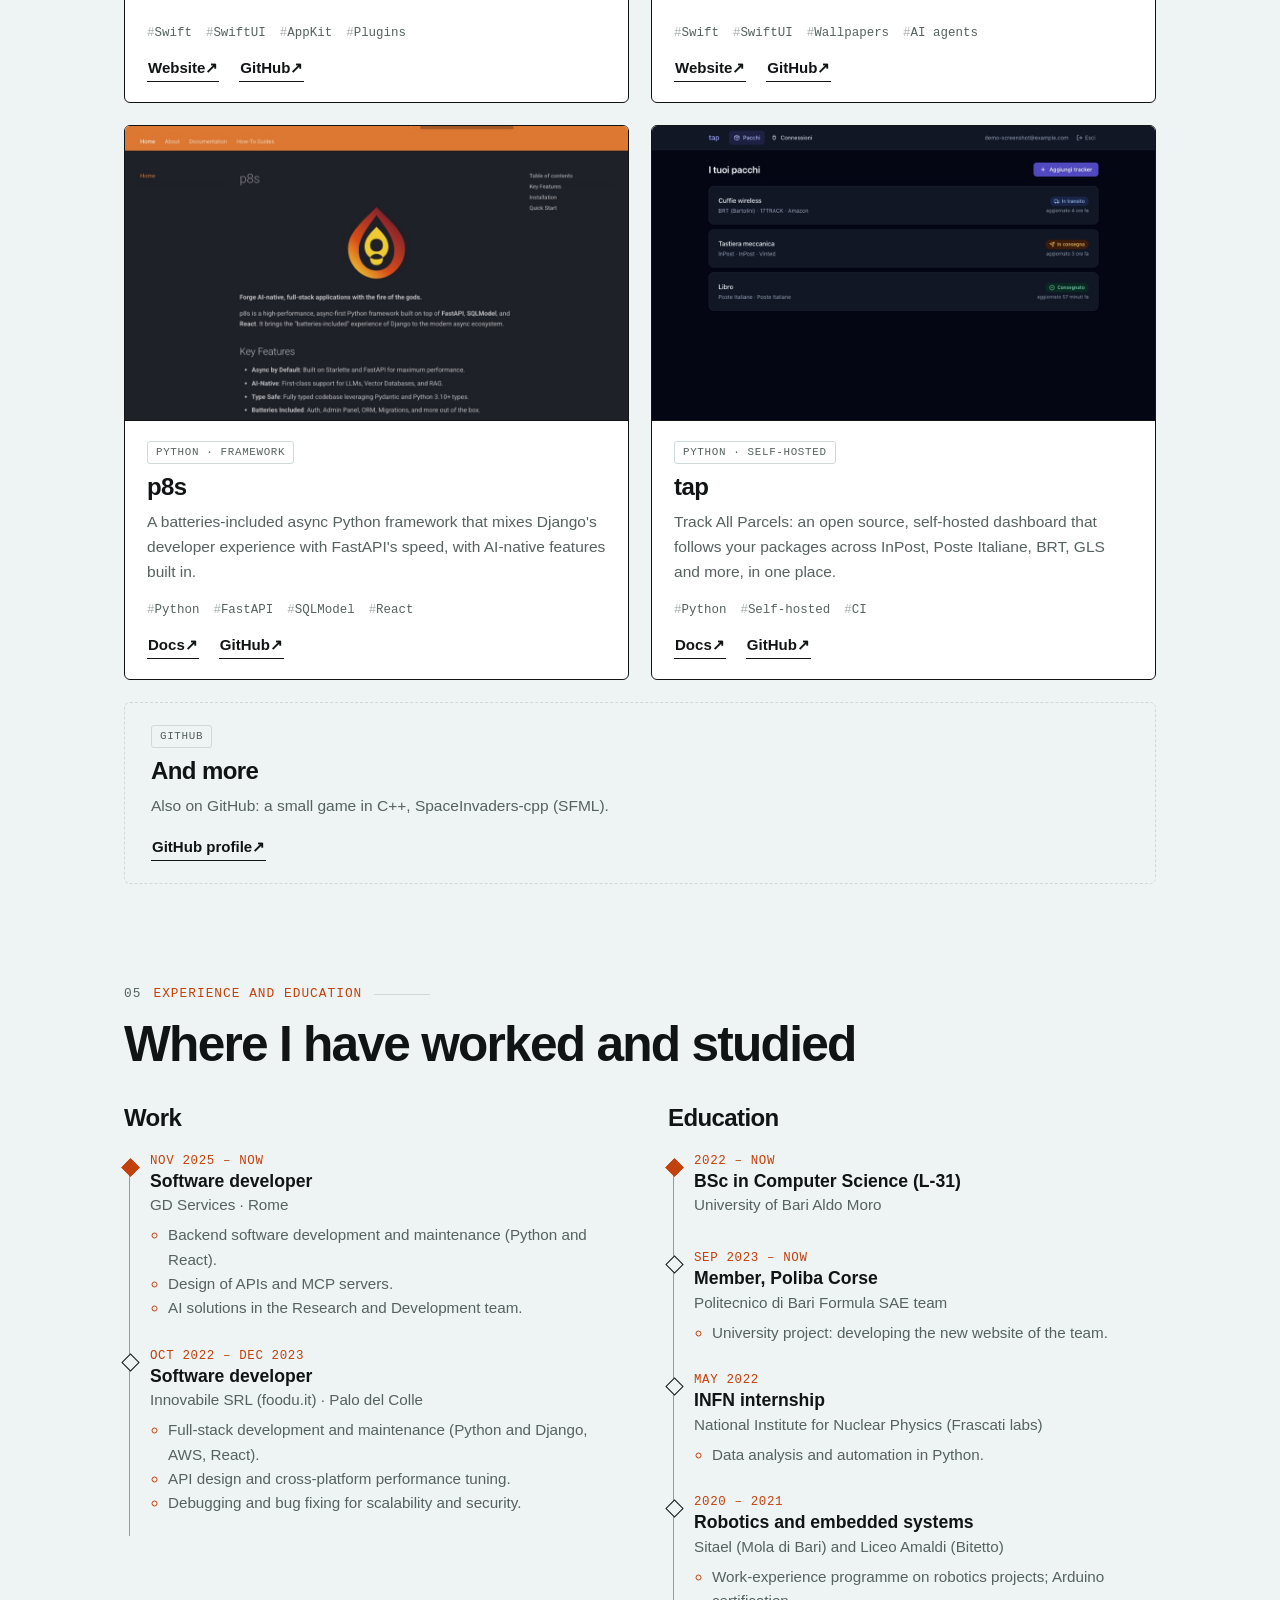
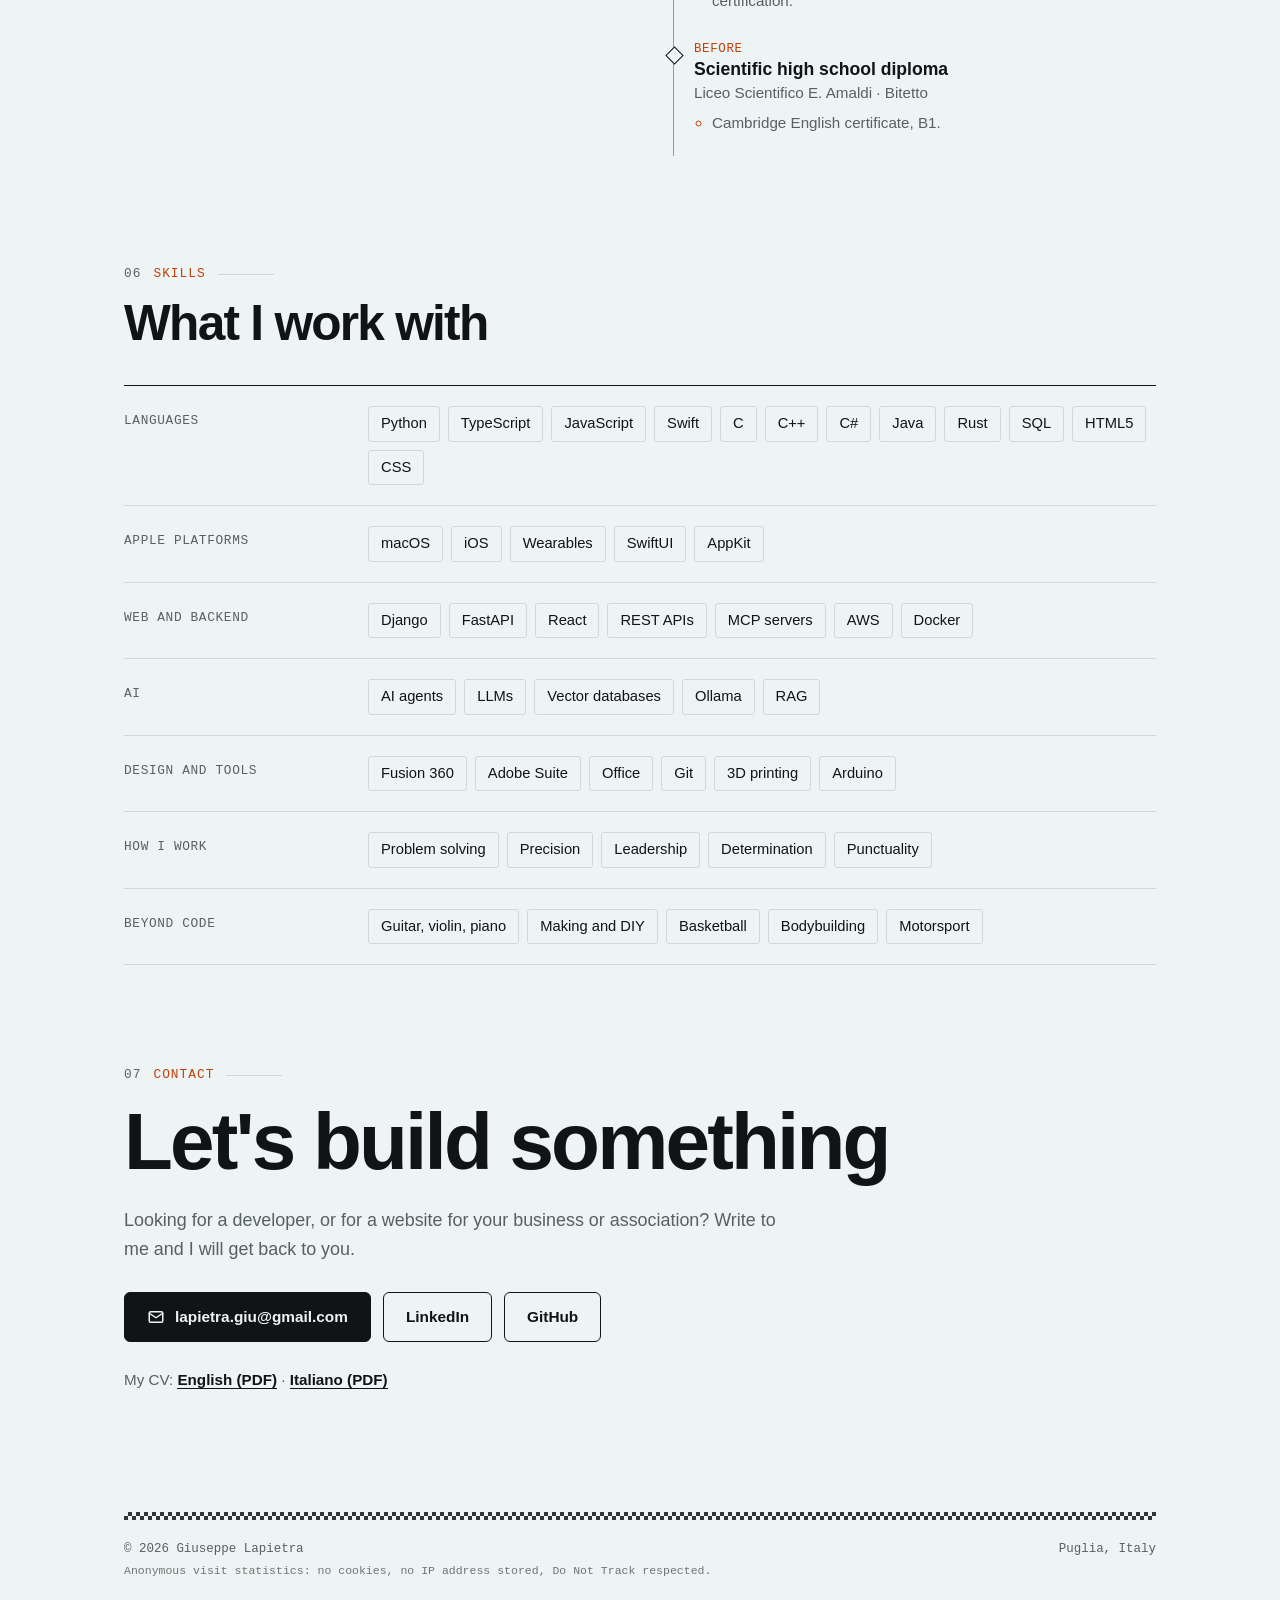
==== commit 4572137e: "Statistiche di visita anonime con Umami (stats.giulapi.dev), con avviso nel piede di pagina Co-Autho" ====
--- a/site/index.html
+++ b/site/index.html
@@ -368,10 +368,11 @@
   </div>
 </dialog>
 
-<footer><span>© <span id="yr"></span> Giuseppe Lapietra</span><span>Puglia, Italy</span></footer>
+<footer><span>© <span id="yr"></span> Giuseppe Lapietra</span><span>Puglia, Italy</span><span class="stats-note" data-i18n="fStats">Anonymous visit statistics: no cookies, no IP address stored, Do Not Track respected.</span></footer>
 <div class="road" id="road" aria-hidden="true"><div class="trail" id="trail"></div><canvas id="car"></canvas></div>
 <button class="totop" id="totop" type="button" aria-label="Back to top"><svg width="18" height="18" viewBox="0 0 24 24" fill="none" stroke="currentColor" stroke-width="2.4" stroke-linecap="round" stroke-linejoin="round"><path d="M12 19V5M5 12l7-7 7 7"/></svg></button>
 
+<script defer src="https://stats.giulapi.dev/script.js" data-website-id="98a59936-3b46-438b-b2ad-28ff1f4650f2" data-domains="giulapi.dev" data-do-not-track="true"></script>
 <script src="js/i18n.js"></script>
 <script src="js/load3d.js"></script>
 <script src="js/main.js"></script>
--- a/site/css/style.css
+++ b/site/css/style.css
@@ -298,3 +298,6 @@
 .road .trail { position:absolute; right:92%; bottom:22%; height:3px; width:0; opacity:0; background:linear-gradient(90deg, transparent, var(--accent)); box-shadow:0 -7px 0 -1px color-mix(in srgb, var(--accent2) 70%, transparent), 0 7px 0 -1px color-mix(in srgb, var(--accent2) 70%, transparent); }
 .totop { bottom:76px; }
 @media (max-width:640px) { .totop { bottom:calc(60px + env(safe-area-inset-bottom)); } }
+
+footer { flex-wrap:wrap; gap:8px 16px; }
+footer .stats-note { flex-basis:100%; font-size:.72rem; opacity:.85; }
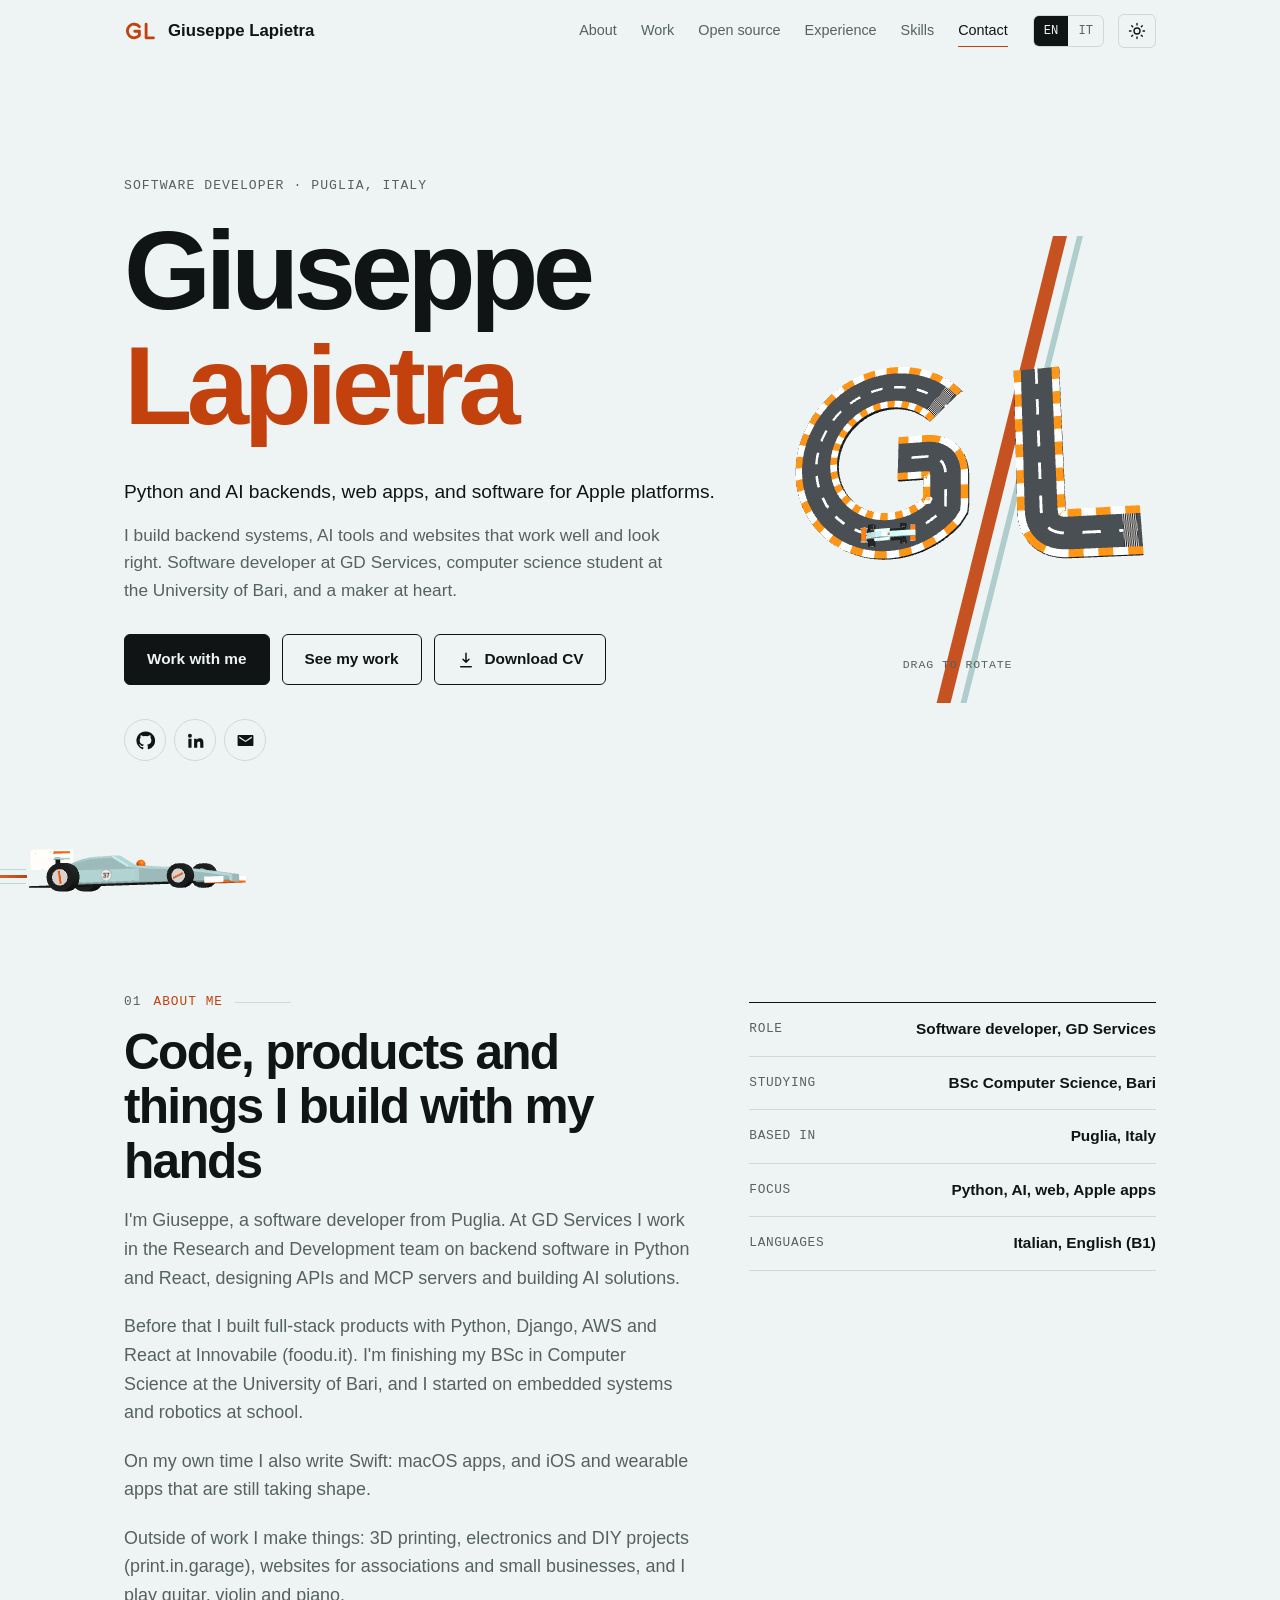
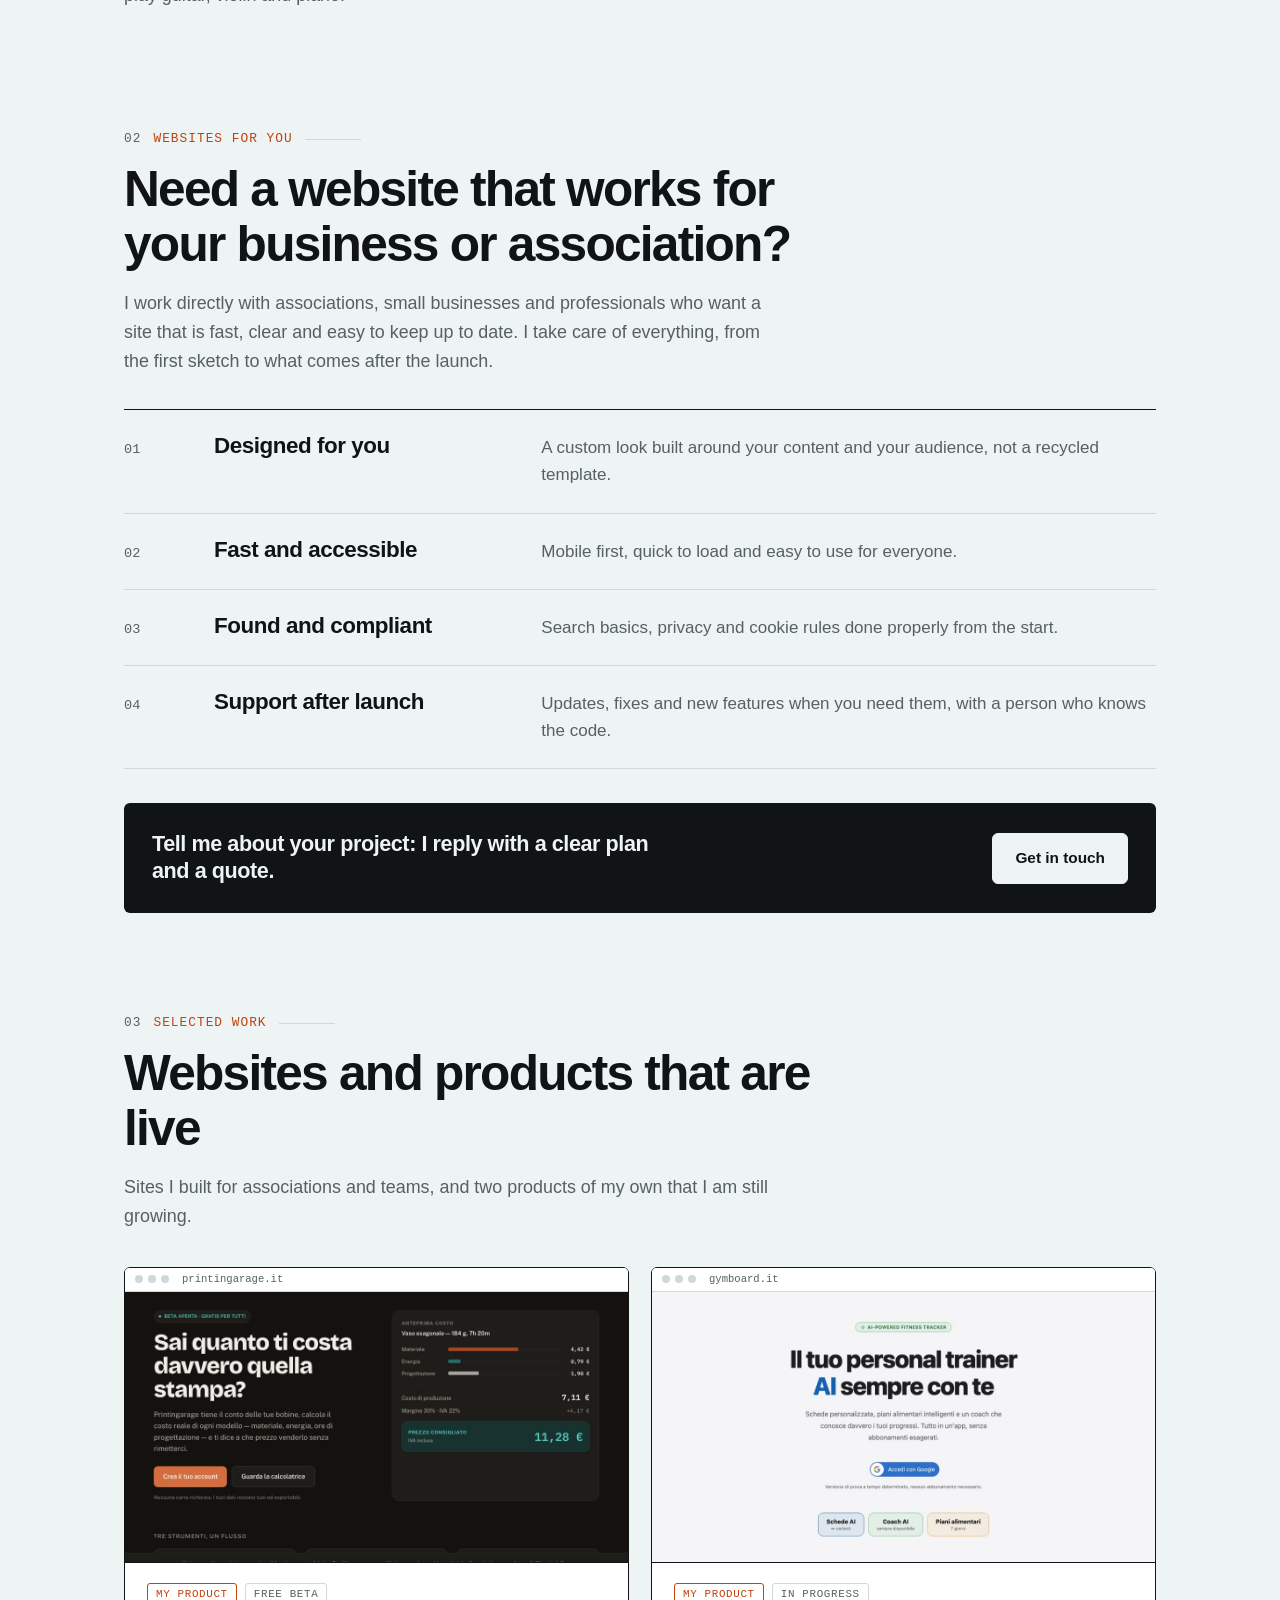
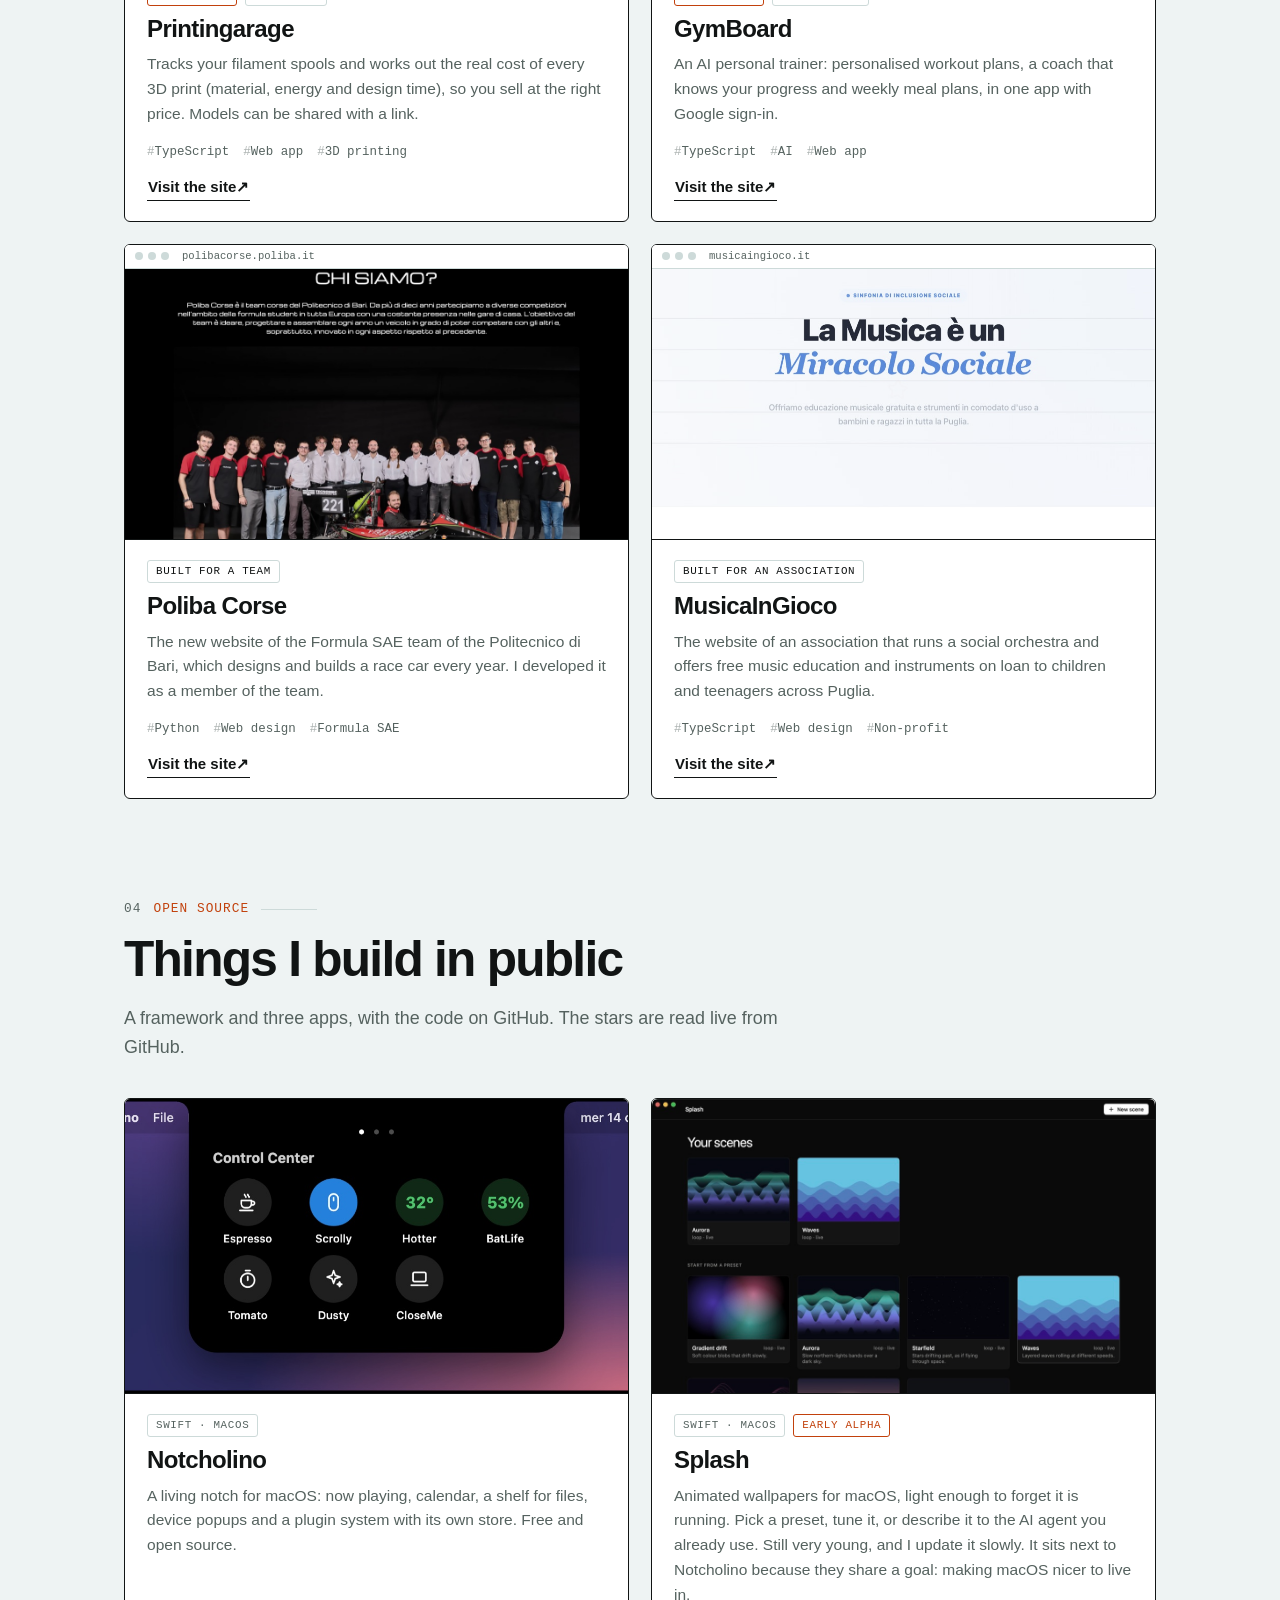
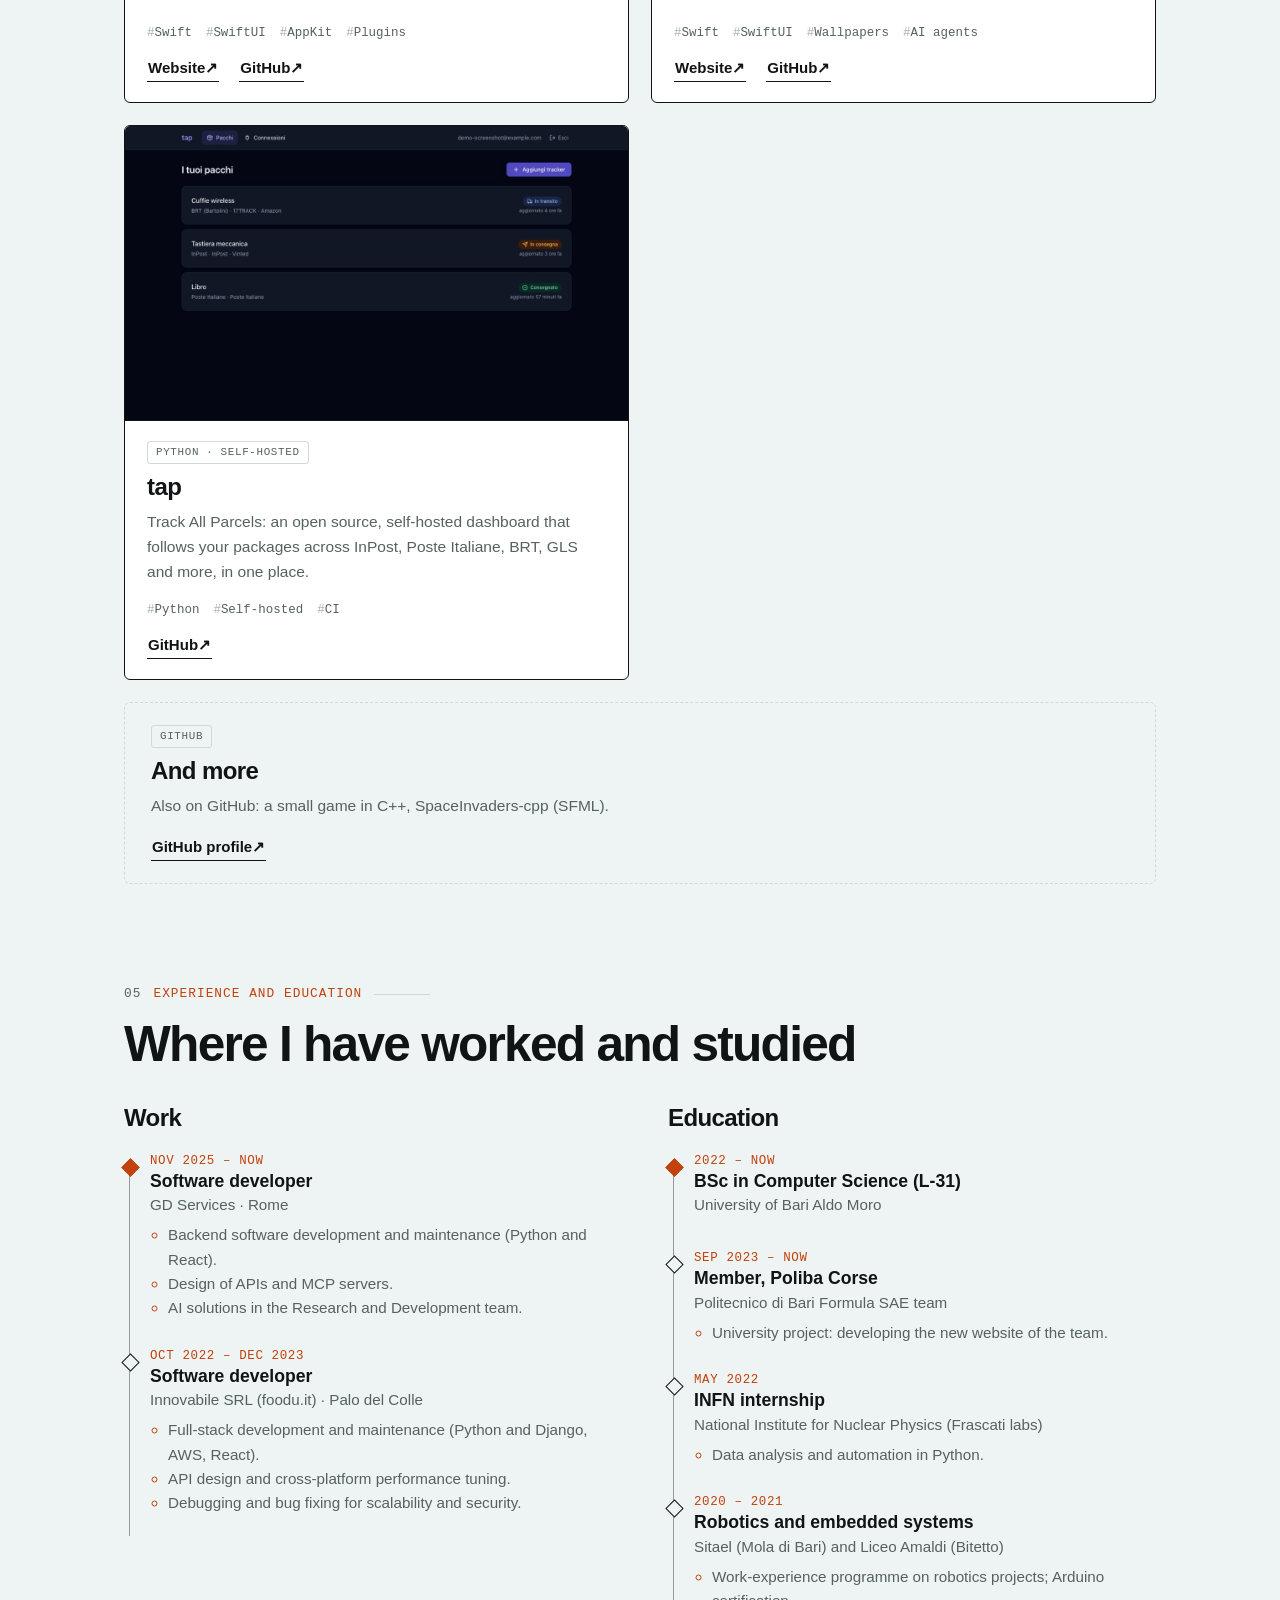
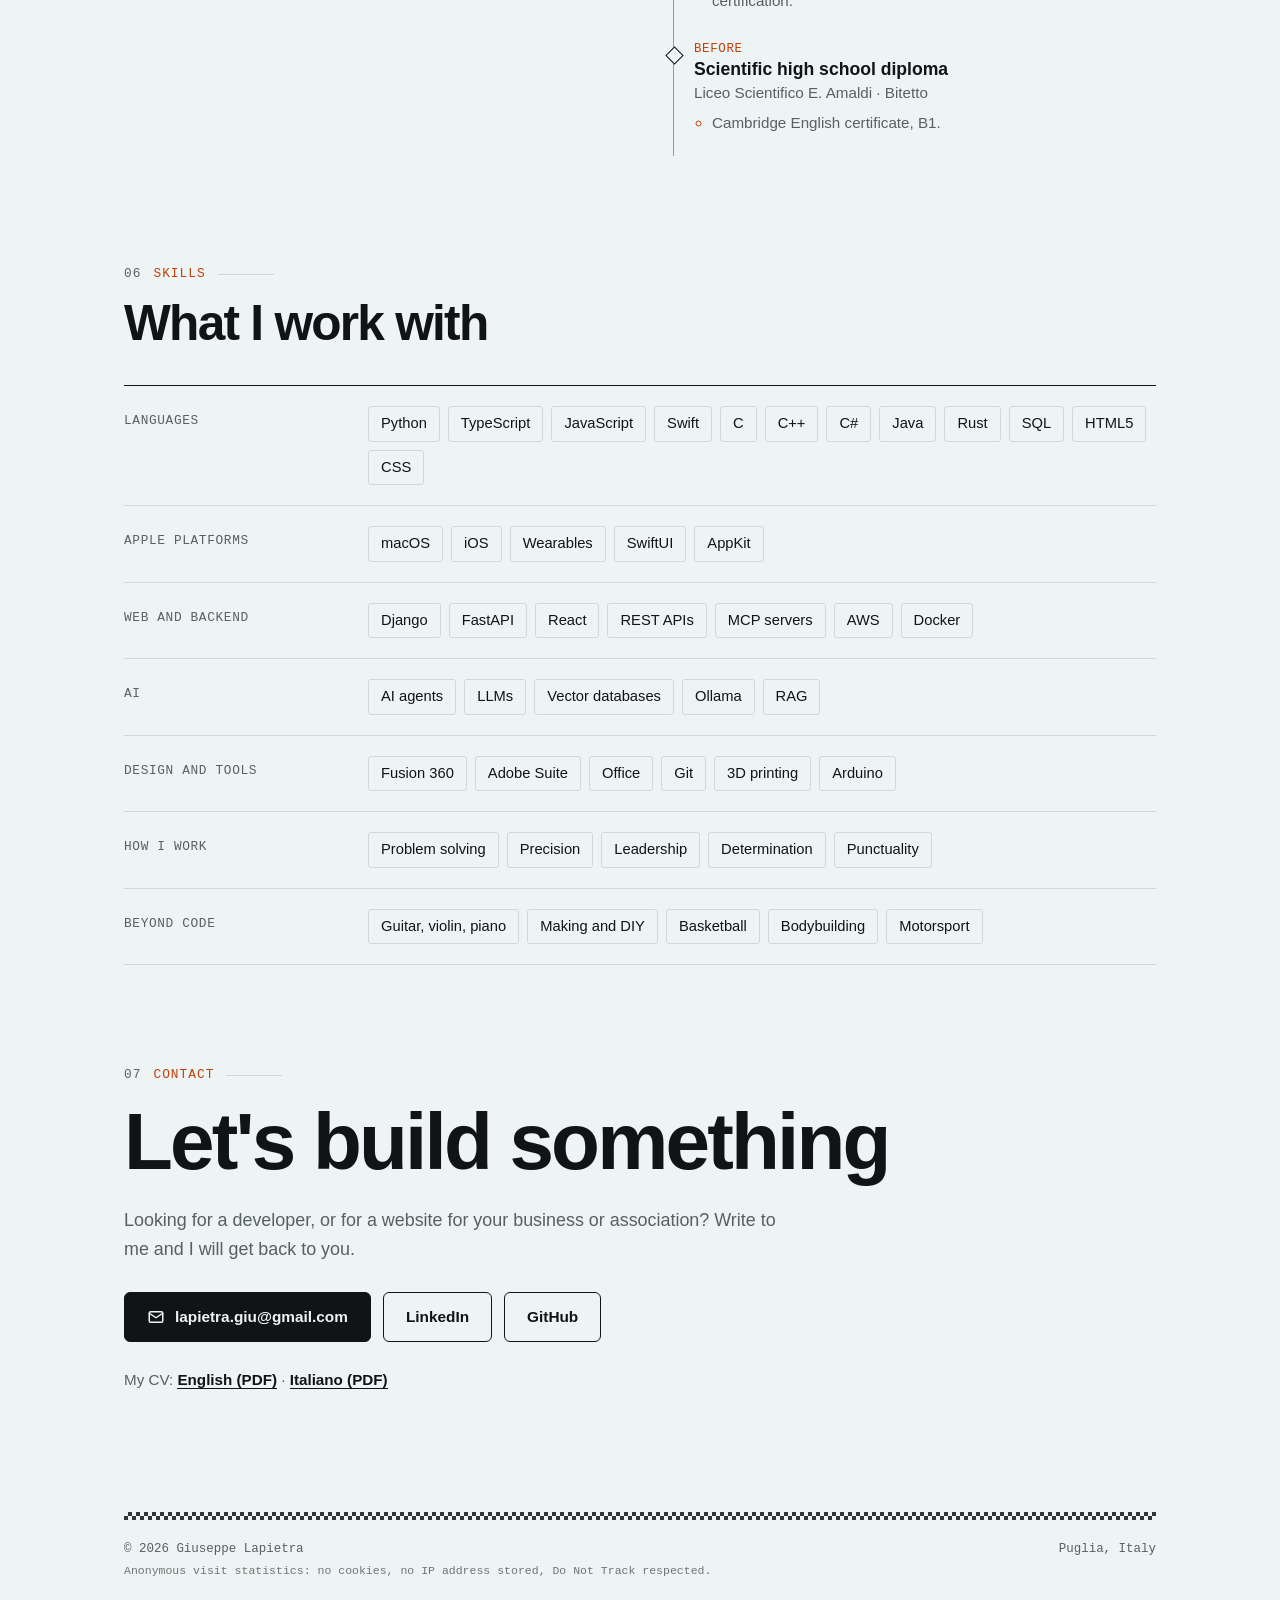
==== commit 7924c8eb: "chore: toglie p8s dal portfolio, TAP resta solo come repository, link di Notcholino e Splash sui sot" ====
--- a/site/index.html
+++ b/site/index.html
@@ -199,7 +199,7 @@
           <h3>Notcholino</h3>
           <p data-i18n="oNotch">A living notch for macOS: now playing, calendar, a shelf for files, device popups and a plugin system with its own store. Free and open source.</p>
           <div class="tags"><span>Swift</span><span>SwiftUI</span><span>AppKit</span><span>Plugins</span></div>
-          <div class="links"><a href="https://giulapi.dev/Notcholino/" target="_blank" rel="noopener" data-i18n="site">Website</a><a href="https://github.com/Peppe37/Notcholino" target="_blank" rel="noopener">GitHub</a></div>
+          <div class="links"><a href="https://notcholino.giulapi.dev/" target="_blank" rel="noopener" data-i18n="site">Website</a><a href="https://github.com/Peppe37/Notcholino" target="_blank" rel="noopener">GitHub</a></div>
         </div>
       </article>
 
@@ -211,20 +211,10 @@
           <h3>Splash</h3>
           <p data-i18n="oSplash">Animated wallpapers for macOS, light enough to forget it is running. Pick a preset, tune it, or describe it to the AI agent you already use. Still very young, and I update it slowly. It sits next to Notcholino because they share a goal: making macOS nicer to live in.</p>
           <div class="tags"><span>Swift</span><span>SwiftUI</span><span>Wallpapers</span><span>AI agents</span></div>
-          <div class="links"><a href="https://giulapi.dev/Splash/" target="_blank" rel="noopener" data-i18n="site">Website</a><a href="https://github.com/Peppe37/Splash" target="_blank" rel="noopener">GitHub</a></div>
-        </div>
-      </article>
-
-      <article class="card rv oss" data-repo="p8s" style="--d:.12s">
-        <div class="shot"><img src="assets/shots/p8s-docs.jpg" alt="p8s documentation" loading="lazy"></div>
-        <div class="body">
-          <div class="meta"><span class="badge">Python · Framework</span><span class="star"></span></div>
-          <h3>p8s</h3>
-          <p data-i18n="oP8s">A batteries-included async Python framework that mixes Django's developer experience with FastAPI's speed, with AI-native features built in.</p>
-          <div class="tags"><span>Python</span><span>FastAPI</span><span>SQLModel</span><span>React</span></div>
-          <div class="links"><a href="https://giulapi.dev/p8s/" target="_blank" rel="noopener" data-i18n="docs">Docs</a><a href="https://github.com/Peppe37/p8s" target="_blank" rel="noopener">GitHub</a></div>
-        </div>
-      </article>
+          <div class="links"><a href="https://splash.giulapi.dev/" target="_blank" rel="noopener" data-i18n="site">Website</a><a href="https://github.com/Peppe37/Splash" target="_blank" rel="noopener">GitHub</a></div>
+        </div>
+      </article>
+
 
       <article class="card rv oss" data-repo="tap" style="--d:.06s">
         <div class="shot"><img src="assets/shots/tap.jpg" alt="tap package list" loading="lazy"></div>
@@ -233,7 +223,7 @@
           <h3>tap</h3>
           <p data-i18n="oTap">Track All Parcels: an open source, self-hosted dashboard that follows your packages across InPost, Poste Italiane, BRT, GLS and more, in one place.</p>
           <div class="tags"><span>Python</span><span>Self-hosted</span><span>CI</span></div>
-          <div class="links"><a href="https://giulapi.dev/tap/" target="_blank" rel="noopener" data-i18n="docs">Docs</a><a href="https://github.com/Peppe37/tap" target="_blank" rel="noopener">GitHub</a></div>
+          <div class="links"><a href="https://github.com/Peppe37/tap" target="_blank" rel="noopener">GitHub</a></div>
         </div>
       </article>
       <article class="card rv morecard">
